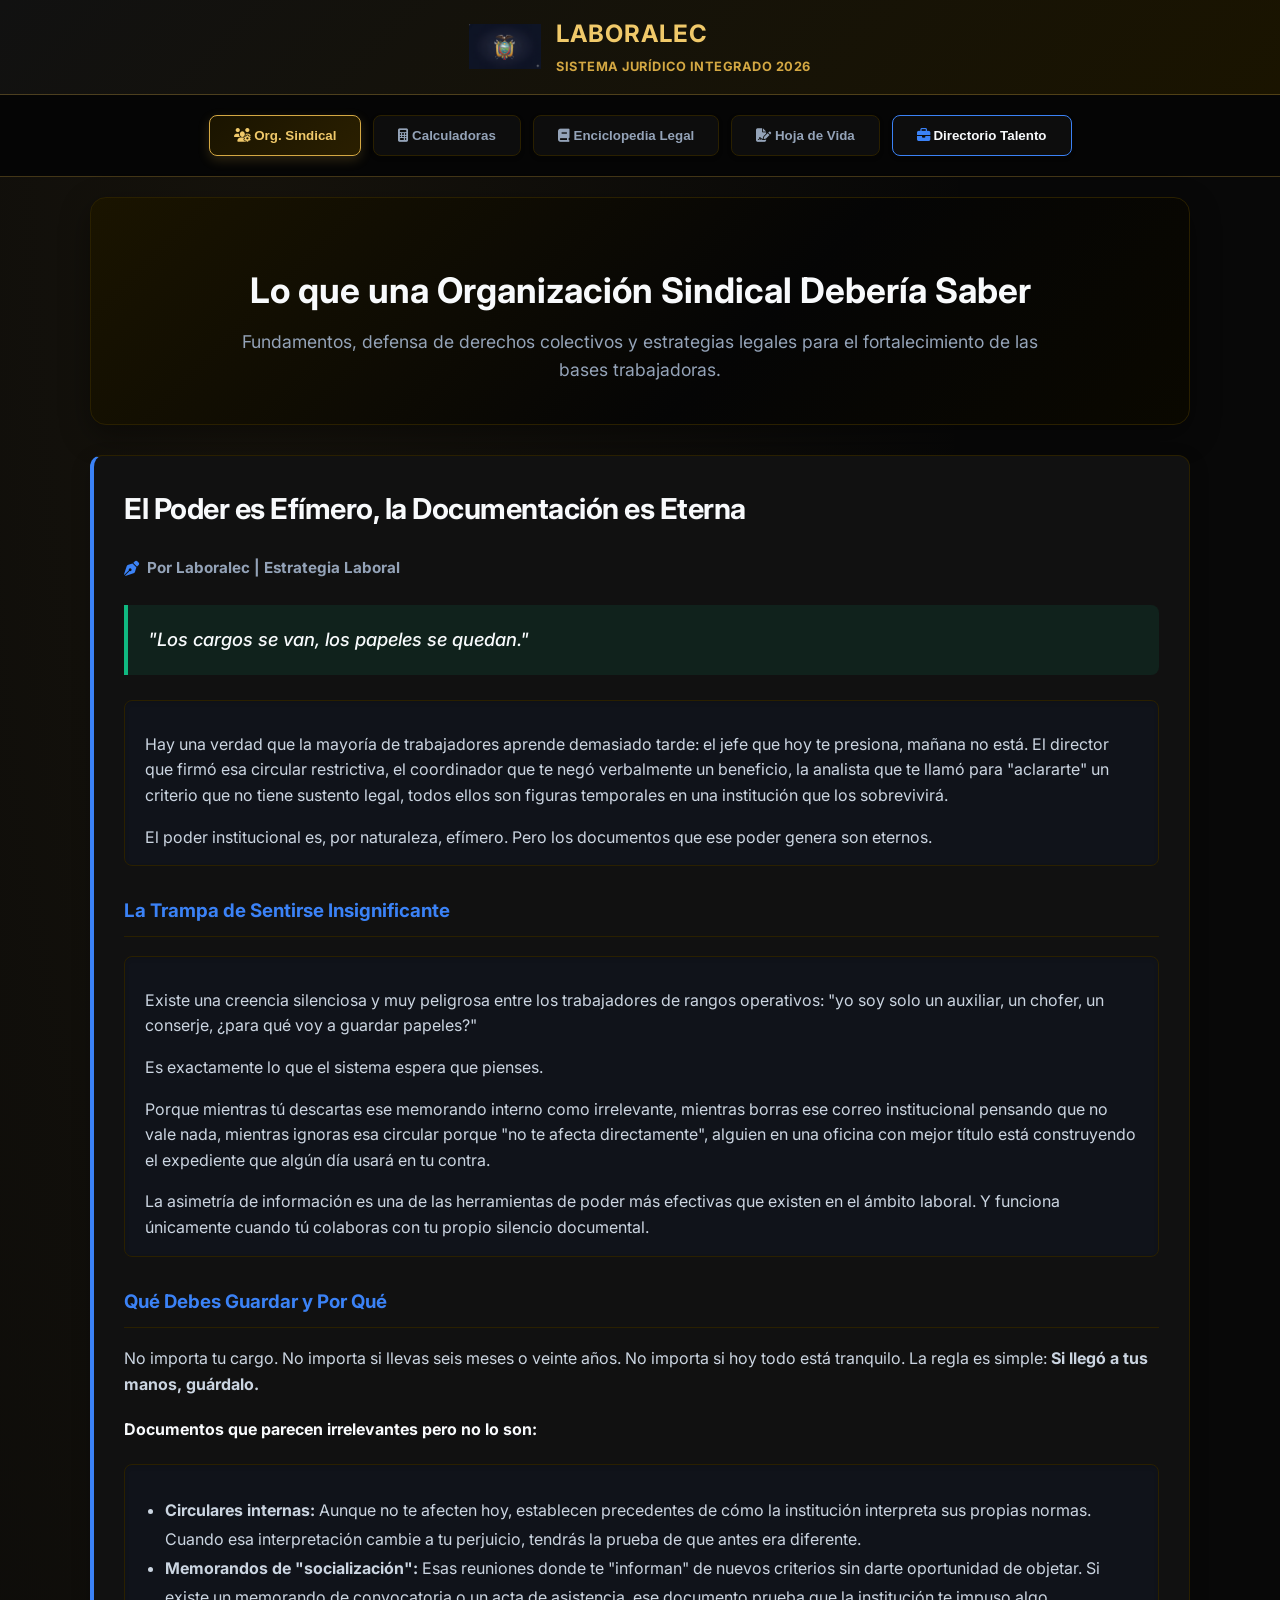
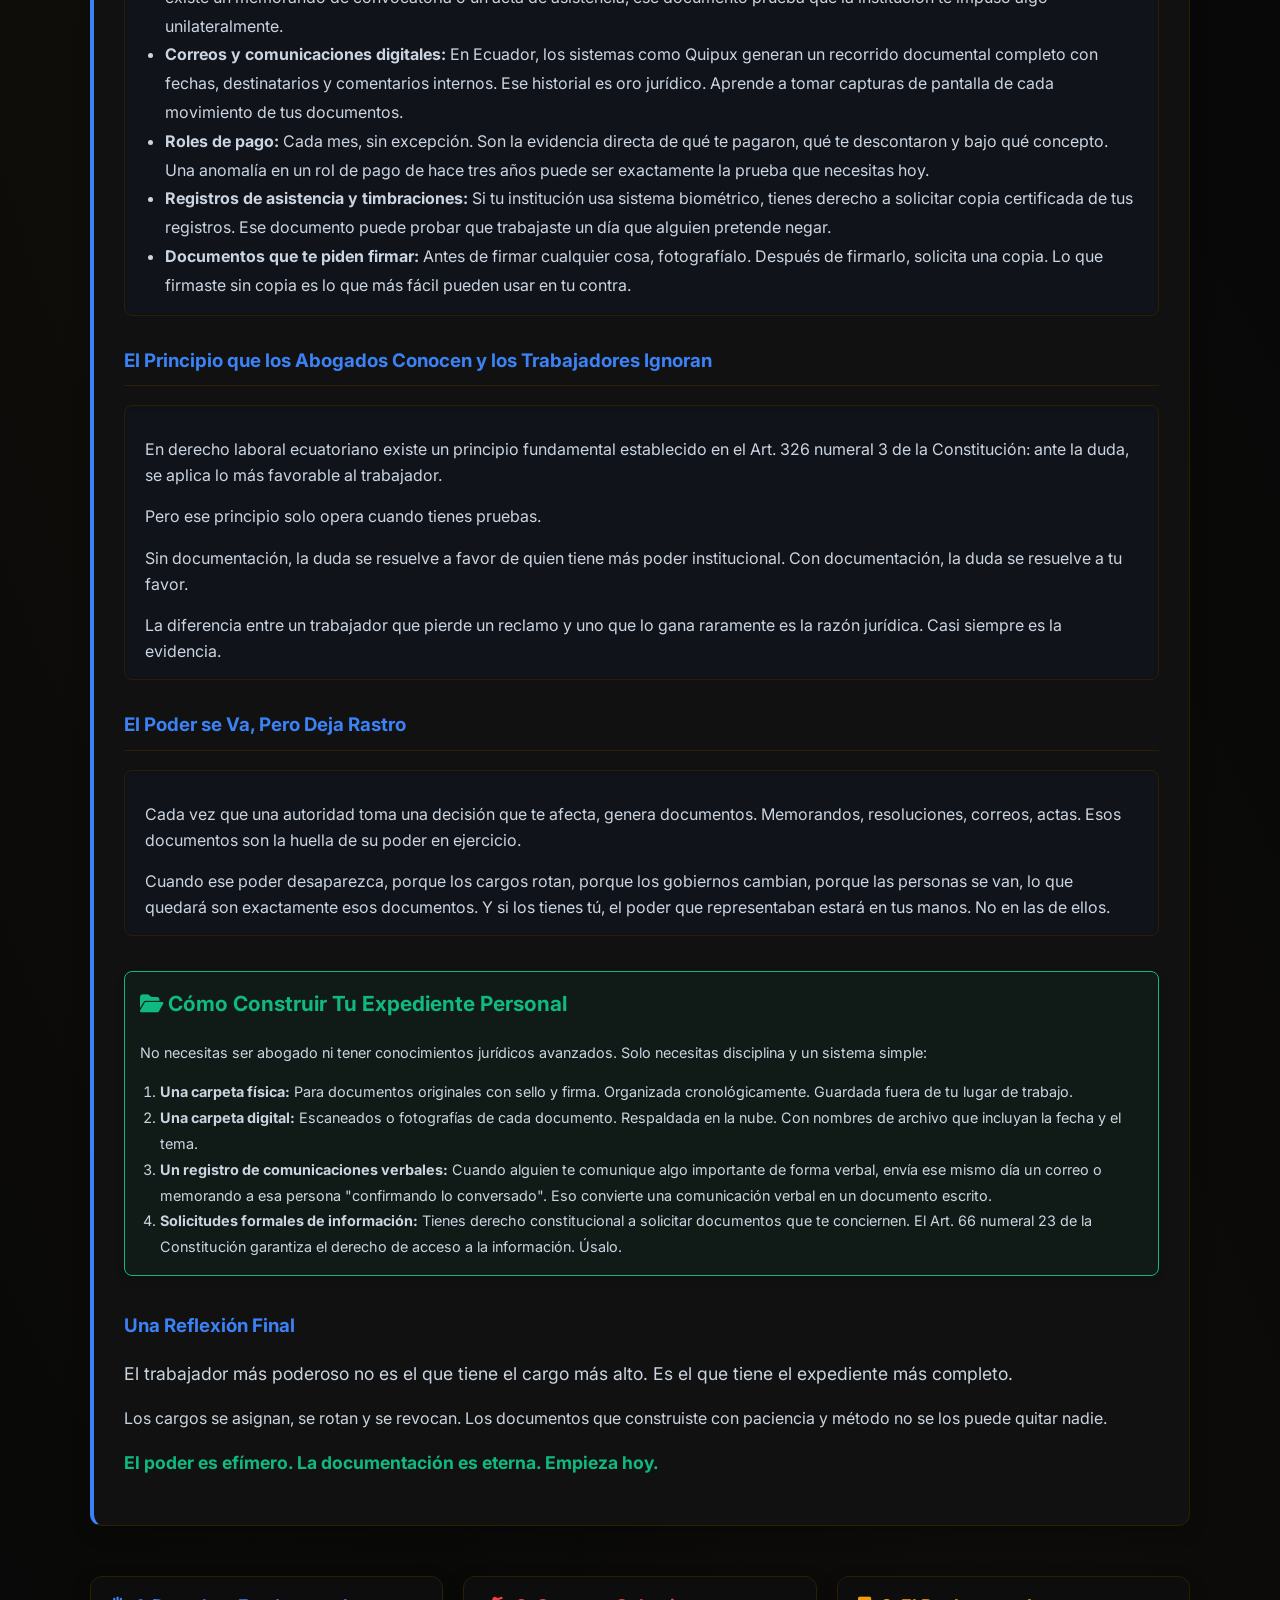
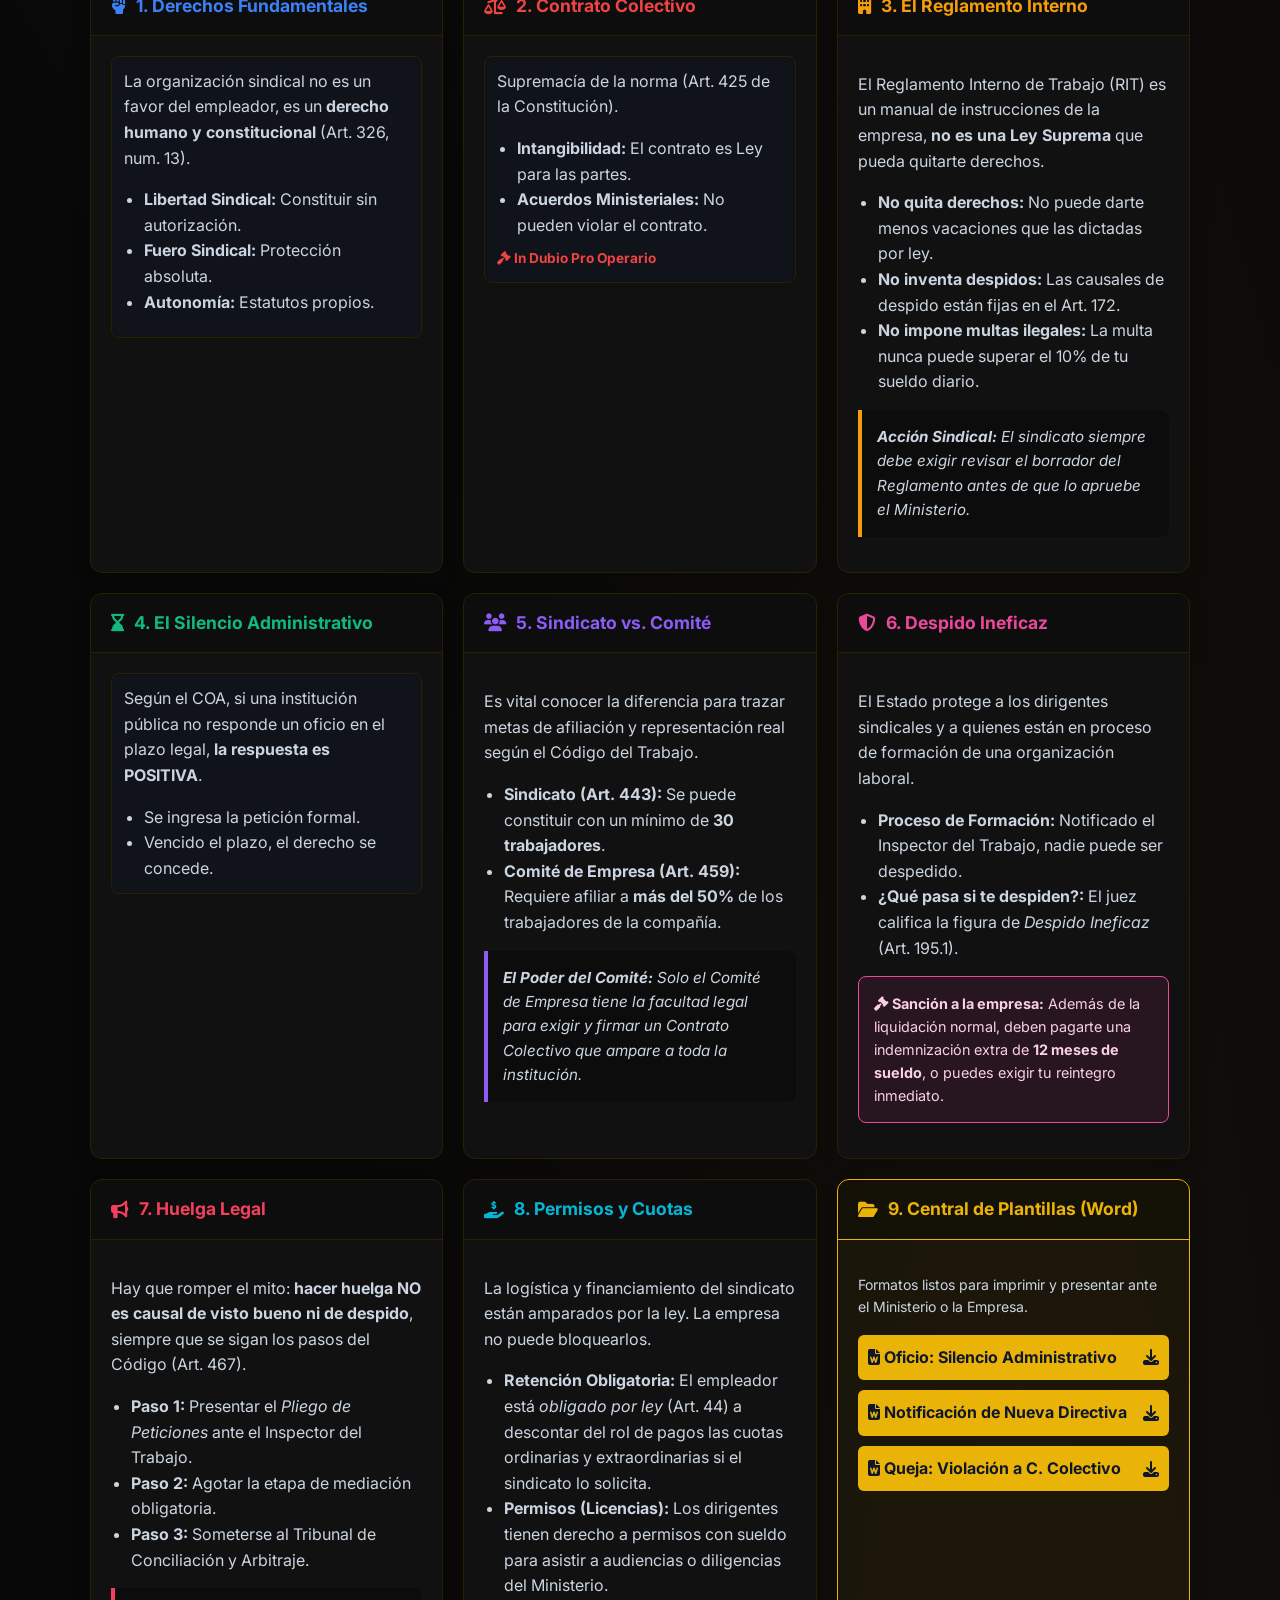
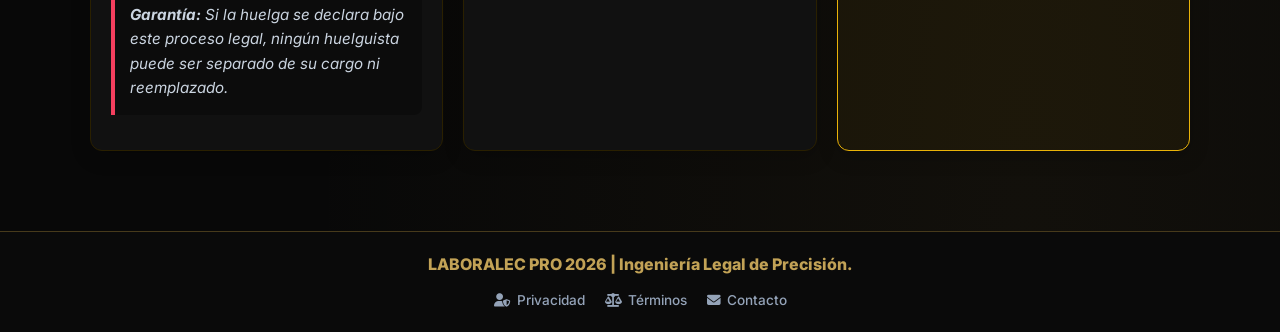
==== index.html @ 85e534f3 "Update index.html" ====
<!DOCTYPE html>
<html lang="es">
<head>
    <meta charset="UTF-8">
    <meta http-equiv="X-UA-Compatible" content="IE=edge">
    <meta name="viewport" content="width=device-width, initial-scale=1.0">
    
    <title>Calculadora Laboral Ecuador 2026 | Liquidación, Horas Extras y Más</title>
    <meta name="description" content="Calcula tu liquidación por despido intempestivo, horas extras, décimos y aportes IESS gratis. Basado en el Código del Trabajo ecuatoriano actualizado 2026.">
    <meta name="keywords" content="calculadora laboral Ecuador, despido intempestivo Ecuador, liquidación laboral 2026, derechos laborales Ecuador, calculo utilidades, Ministerio del Trabajo, buscar empleo Ecuador">
    
    <script async src="https://pagead2.googlesyndication.com/pagead/js/adsbygoogle.js?client=ca-pub-4278440613074024" crossorigin="anonymous"></script>

    <link href="https://cdnjs.cloudflare.com/ajax/libs/font-awesome/6.4.0/css/all.min.css" rel="stylesheet">
    <link href="https://fonts.googleapis.com/css2?family=Inter:wght@300;400;500;700;900&family=Roboto+Mono:wght@500&display=swap" rel="stylesheet">

    <script src="https://cdnjs.cloudflare.com/ajax/libs/pdf.js/2.16.105/pdf.min.js"></script>

    <style>
        /* --- ESTILOS GENERALES Y MODO OSCURO --- */
        :root { 
            --bg-main: #080808;          
            --card-bg: #111111;          
            --card-border: #2a2000;      
            --text-main: #cbd5e1;        
            --text-heading: #f8fafc;     
            --cv-accent: #3b82f6;        
            --btn-action: #10b981;       
            --cv-gray: #94a3b8; 
            --gold: #d4a843;
            --gold-edge: rgba(212,168,67,0.30);
            --gold-lt: #f0c96a;
            --purple: #8b5cf6;
        }
        
        body { 
            background-color: var(--bg-main);
            background-image: 
                radial-gradient(ellipse at 20% 0%, rgba(212,168,67,0.07) 0%, transparent 50%),
                radial-gradient(ellipse at 80% 100%, rgba(212,168,67,0.05) 0%, transparent 50%);
            color: var(--text-main); 
            font-family: 'Inter', sans-serif; 
            line-height: 1.6; 
            margin: 0; 
            padding: 0;
        }
        h1, h2, h3, h4, h5, h6 { color: var(--text-heading); }

        .legal-universe { max-width: 1100px; margin: 0 auto; padding: 20px; }
        .hero-legal { background: linear-gradient(135deg, #1a1400 0%, #050505 60%, #0a0800 100%); color: white; padding: 40px; border-radius: 16px; margin-bottom: 30px; text-align: center; border: 1px solid var(--card-border); box-shadow: 0 10px 30px rgba(0,0,0,0.4); }
        
        /* DISEÑO ENCUADRADO PROFESIONAL */
        .framed-text {
            background: rgba(15, 23, 42, 0.4);
            border: 1px solid var(--card-border);
            border-radius: 8px;
            padding: 15px 20px;
            margin-bottom: 15px;
            box-shadow: inset 0 2px 4px rgba(0,0,0,0.1);
        }
        .framed-text p:last-child, .framed-text ul:last-child { margin-bottom: 0; }

        input, select, textarea { 
            background-color: rgba(15, 23, 42, 0.6) !important; 
            color: var(--text-heading) !important; 
            border: 1px solid var(--card-border) !important; 
            border-radius: 6px !important;
            padding: 10px 12px !important;
            transition: all 0.3s ease;
            box-sizing: border-box;
            width: 100%;
        }
        input:focus, select:focus, textarea:focus { border-color: var(--cv-accent) !important; outline: none; box-shadow: 0 0 0 3px rgba(59, 130, 246, 0.2); }

        /* --- CUADROS (CARDS) --- */
        .grid-calculadoras { display: grid; grid-template-columns: repeat(auto-fit, minmax(320px, 1fr)); gap: 20px; padding: 20px 0; }
        .card { background: var(--card-bg); border: 1px solid var(--card-border); border-radius: 12px; overflow: hidden; transition: all 0.3s ease; box-shadow: 0 6px 20px rgba(0,0,0,0.2); }
        .card:hover { border-color: var(--gold); transform: translateY(-4px); box-shadow: 0 10px 30px rgba(212,168,67,0.1); }
        .card-header { background: rgba(0,0,0,0.25); padding: 15px 20px; border-bottom: 1px solid var(--card-border); }
        .card-header h3 { margin: 0; font-size: 1.1rem; display: flex; align-items: center; gap: 10px; }
        .card-body { padding: 20px; color: var(--text-main); }
        
        .form-group { margin-bottom: 15px; }
        .form-group label { display: block; font-size: 0.85rem; color: var(--cv-gray); margin-bottom: 6px; font-weight: 600; text-transform: uppercase; letter-spacing: 0.5px; }

        /* --- BASE LEGAL --- */
        .legal-grid { display: grid; grid-template-columns: 1fr; gap: 15px; }
        .legal-item { background: var(--card-bg); border: 1px solid var(--card-border); border-radius: 12px; overflow: hidden; transition: all 0.3s ease; box-shadow: 0 4px 10px rgba(0,0,0,0.1); }
        .legal-item:hover { border-color: var(--cv-accent); }
        summary { padding: 20px; cursor: pointer; list-style: none; display: flex; align-items: center; font-weight: 700; color: var(--text-heading); background: #0a0a0a; }
        summary:hover { background: rgba(51, 65, 85, 0.5); }
        .art-badge { background: var(--cv-accent); color: white; padding: 4px 12px; border-radius: 6px; font-size: 0.75rem; margin-right: 15px; font-family: 'Roboto Mono', monospace; min-width: 80px; text-align: center; box-shadow: 0 2px 4px rgba(0,0,0,0.2); }
        .legal-content { padding: 25px; border-top: 1px solid var(--card-border); color: var(--text-main); background: rgba(15, 23, 42, 0.2); }
        
        .law-box { background: rgba(0,0,0,0.3); padding: 15px; border-left: 4px solid var(--cv-accent); border-radius: 0 8px 8px 0; font-style: italic; margin: 15px 0; font-size: 0.95rem; }
        .tech-note { background: rgba(59,130,246,0.1); padding: 15px; border-radius: 8px; border: 1px solid var(--cv-accent); margin: 15px 0; font-size: 0.9rem; }
        .tech-table { width: 100%; border-collapse: collapse; margin: 15px 0; font-size: 0.9rem; color: var(--text-main); border-radius: 8px; overflow: hidden; }
        .tech-table th, .tech-table td { border: 1px solid var(--card-border); padding: 10px; text-align: left; }
        .tech-table th { background: rgba(0,0,0,0.4); color: var(--text-heading); font-weight: 700; }
        
        /* Animaciones para Pestañas */
        .tab-pane { display: none; animation: fadeIn 0.3s ease; }
        .tab-pane.active { display: block; }
        @keyframes fadeIn { from { opacity: 0; transform: translateY(10px); } to { opacity: 1; transform: translateY(0); } }

        /* --- GENERADOR DE CV --- */
        .cv-builder-wrapper { display: grid; grid-template-columns: 1fr 1fr; gap: 40px; margin-top: 20px; align-items: start; }
        @media(max-width: 1024px) { .cv-builder-wrapper { grid-template-columns: 1fr; } }

        .cv-editor { background: var(--card-bg); padding: 25px; border-radius: 12px; border: 1px solid var(--card-border); box-shadow: 0 6px 20px rgba(0,0,0,0.2); }
        .cv-section-title { font-size: 1.1rem; font-weight: 700; color: var(--text-heading); margin-top: 25px; margin-bottom: 15px; border-bottom: 2px solid var(--card-border); padding-bottom: 10px; display: flex; justify-content: space-between; align-items: center; }
        .cv-input-group { margin-bottom: 15px; position: relative; }
        
        .cv-btn-add { background: var(--btn-action); color: white; border: none; padding: 12px; width: 100%; border-radius: 8px; cursor: pointer; font-weight: 700; transition: all 0.2s; display: flex; align-items: center; justify-content: center; gap: 8px; margin-bottom: 15px; }
        .cv-btn-add:hover { background: #059669; transform: translateY(-1px); }
        .cv-btn-print { background: var(--cv-accent); color: white; padding: 18px; width: 100%; border: none; border-radius: 10px; font-size: 1.1rem; font-weight: 800; cursor: pointer; margin-top: 30px; display: flex; align-items: center; justify-content: center; gap: 10px; transition: transform 0.2s; box-shadow: 0 4px 15px rgba(59, 130, 246, 0.4); }
        .cv-btn-print:hover { background: #1d4ed8; transform: translateY(-2px); box-shadow: 0 6px 20px rgba(59, 130, 246, 0.6); }

        .photo-upload-container { background: rgba(59,130,246,0.1); padding: 20px; border-radius: 8px; border: 2px dashed var(--cv-accent); text-align: center; cursor: pointer; transition: all 0.2s; }
        .photo-upload-container:hover { background: rgba(59,130,246,0.2); border-color: #60a5fa; }

        /* VISTA PREVIA HOJA A4 */
        .cv-preview-container { background: #020617; padding: 40px; border-radius: 12px; display: flex; justify-content: center; overflow-x: auto; border: 1px solid var(--card-border); }
        .a4-page { width: 210mm; min-height: 297mm; background: white !important; padding: 40px; box-shadow: 0 20px 40px rgba(0,0,0,0.5); box-sizing: border-box; position: relative; color: #334155 !important; }
        
        .cv-header-grid { display: grid; grid-template-columns: 1fr; gap: 20px; align-items: center; border-bottom: 3px solid #2563eb; padding-bottom: 25px; margin-bottom: 25px; }
        .cv-header-grid.with-photo { grid-template-columns: auto 1fr; } 
        .cv-photo-display { width: 130px; height: 130px; border-radius: 50%; object-fit: cover; border: 4px solid #f1f5f9; display: none; } 
        .cv-name { font-size: 2.4rem; font-weight: 900; color: #0f172a !important; text-transform: uppercase; letter-spacing: -1px; line-height: 1; margin-bottom: 5px; }
        .cv-role { font-size: 1.2rem; color: #2563eb !important; font-weight: 600; text-transform: uppercase; letter-spacing: 1px; }
        .cv-contact-info { font-size: 0.9rem; margin-top: 10px; display: flex; flex-wrap: wrap; gap: 15px; color: #475569 !important; }
        .cv-contact-item i { color: #2563eb !important; margin-right: 5px; }
        
        .cv-body { display: grid; grid-template-columns: 2fr 1.1fr; gap: 40px; }
        .cv-section-head { font-size: 1rem; font-weight: 800; color: #0f172a !important; text-transform: uppercase; letter-spacing: 1px; margin-bottom: 15px; border-bottom: 2px solid #e2e8f0; padding-bottom: 5px; display: flex; align-items: center; gap: 10px; }
        .cv-section-head i { color: #2563eb !important; }
        
        .cv-item { margin-bottom: 20px; position: relative; }
        .cv-item::before { content: ''; position: absolute; left: -15px; top: 6px; width: 6px; height: 6px; background: #cbd5e1; border-radius: 50%; }
        .cv-item-title { font-weight: 800; color: #1e293b !important; font-size: 1.05rem; }
        .cv-item-subtitle { color: #2563eb !important; font-weight: 600; font-size: 0.9rem; }
        .cv-item-date { font-size: 0.85rem; color: #64748b !important; font-style: italic; margin-bottom: 5px; display: block; }
        .cv-item-desc { font-size: 0.95rem; text-align: justify; line-height: 1.5; color: #334155 !important; }
        .cv-skill-tag { display: inline-block; background: #e0f2fe !important; padding: 5px 10px; border-radius: 6px; font-size: 0.85rem; color: #0369a1 !important; margin: 0 5px 5px 0; font-weight: 600; border: 1px solid #bae6fd !important; }
        .ref-grid { display: grid; grid-template-columns: 1fr 1fr; gap: 15px; }
        .ref-card { background: #f8fafc !important; padding: 10px; border-radius: 6px; border: 1px solid #e2e8f0 !important; color:#334155 !important;}

        /* --- ESTILOS DE IMPRESIÓN --- */
        @media print {
            body * { visibility: hidden; }
            .cv-preview-container, .a4-page, .a4-page * { visibility: visible; }
            .cv-preview-container { position: absolute; left: 0; top: 0; width: 100%; height: 100%; margin: 0; padding: 0; background: white; border: none; }
            .a4-page { width: 100%; box-shadow: none; margin: 0; border: none; }
            header, nav, footer, .cv-editor { display: none !important; }
            @page { margin: 0; }
        }

        /* --- ESTILOS: DIRECTORIO DE TALENTO --- */
        .search-container { background: var(--card-bg); padding: 20px; border-radius: 12px; border: 1px solid var(--card-border); margin-bottom: 30px; display: flex; gap: 15px; flex-wrap: wrap; box-shadow: 0 4px 15px rgba(0,0,0,0.1); }
        .search-container input { flex: 1; min-width: 250px; }
        .search-container select { min-width: 180px; width: auto;}
        
        .candidate-card { background: var(--card-bg); border: 1px solid var(--card-border); border-radius: 12px; padding: 25px; transition: all 0.3s ease; position: relative; overflow: hidden; display: flex; flex-direction: column;}
        .candidate-card:hover { border-color: var(--btn-action); transform: translateY(-3px); box-shadow: 0 8px 25px rgba(16, 185, 129, 0.2); }
        .candidate-card::before { content: ''; position: absolute; top: 0; left: 0; width: 4px; height: 100%; background: var(--btn-action); }
        
        .candidate-header { display: flex; align-items: center; gap: 15px; margin-bottom: 15px; }
        .candidate-avatar { width: 60px; height: 60px; border-radius: 50%; background: rgba(59, 130, 246, 0.2); color: var(--cv-accent); display: flex; align-items: center; justify-content: center; font-size: 1.5rem; border: 2px solid var(--card-border); flex-shrink: 0; overflow: hidden;}
        .candidate-info h3 { margin: 0 0 5px 0; font-size: 1.2rem; }
        .candidate-info p { margin: 0; color: var(--cv-gray); font-size: 0.9rem; font-weight: 500; }
        
        .candidate-desc { font-size: 0.95rem; color: var(--text-main); margin-bottom: 20px; line-height: 1.5; display: -webkit-box; -webkit-line-clamp: 4; -webkit-box-orient: vertical; overflow: hidden; flex-grow: 1;}
        
        .btn-hire { background: rgba(16, 185, 129, 0.1); color: var(--btn-action); border: 1px solid var(--btn-action); padding: 10px 15px; width: 100%; border-radius: 8px; font-weight: 700; cursor: pointer; transition: all 0.2s; display: flex; justify-content: center; gap: 8px; align-items: center; text-decoration: none;}
        .btn-hire:hover { background: var(--btn-action); color: white; }

        .post-profile-btn { background: var(--cv-accent); color: white; padding: 15px 30px; border: none; border-radius: 8px; font-weight: bold; font-size: 1.1rem; cursor: pointer; transition: all 0.2s; box-shadow: 0 4px 15px rgba(59, 130, 246, 0.4); }
        .post-profile-btn:hover { background: #1d4ed8; transform: translateY(-2px); box-shadow: 0 6px 20px rgba(59, 130, 246, 0.6); }

        /* --- MODAL (VENTANA EMERGENTE) --- */
        .modal-overlay { position: fixed; top: 0; left: 0; width: 100%; height: 100%; background: rgba(0,0,0,0.8); z-index: 1000; display: none; justify-content: center; align-items: center; backdrop-filter: blur(5px); animation: fadeIn 0.3s ease; }
        .modal-container { background: var(--card-bg); border: 1px solid var(--cv-accent); border-radius: 12px; width: 90%; max-width: 600px; max-height: 90vh; overflow-y: auto; box-shadow: 0 15px 40px rgba(0,0,0,0.5); position: relative; animation: slideUp 0.4s ease; }
        .modal-header { padding: 20px 25px; border-bottom: 1px solid var(--card-border); display: flex; justify-content: space-between; align-items: center; background: rgba(0,0,0,0.2); }
        .modal-header h3 { margin: 0; color: var(--text-heading); font-size: 1.3rem; }
        .close-btn { background: transparent; border: none; color: var(--cv-gray); font-size: 1.5rem; cursor: pointer; transition: color 0.2s; }
        .close-btn:hover { color: #ef4444; }
        .modal-body { padding: 25px; }
        .form-grid { display: grid; grid-template-columns: 1fr 1fr; gap: 15px; margin-bottom: 15px; }
        @media(max-width: 600px) { .form-grid { grid-template-columns: 1fr; } }
        @keyframes slideUp { from { transform: translateY(30px); opacity: 0; } to { transform: translateY(0); opacity: 1; } }

        /* --- FOOTER Y NAVEGACIÓN --- */
        .legal-footer { text-align: center; padding: 20px; color: var(--cv-gray); font-size: 0.85rem; margin-top: 40px; border-top: 1px solid var(--gold-edge); background: #0a0a0a; }
        .footer-title { font-weight: 800; margin: 0; opacity: 0.8; font-size: 1rem; color: var(--text-heading); }
        .footer-links { display: flex; justify-content: center; gap: 20px; flex-wrap: wrap; margin-top: 12px; }
        .footer-links a { color: var(--cv-gray); text-decoration: none; display: flex; align-items: center; gap: 6px; transition: color 0.2s; font-weight: 500; }
        .footer-links a:hover { color: var(--cv-accent); }
        .footer-links a.highlight { color: var(--cv-accent); font-weight: 600; }
        
        .tab-btn { background: #0d0d0d; color: var(--cv-gray); padding: 12px 24px; border: 1px solid var(--card-border); border-radius: 8px; cursor: pointer; font-weight: bold; transition: all 0.2s ease; box-shadow: 0 2px 5px rgba(0,0,0,0.1); }
        .tab-btn:hover { border-color: var(--cv-gray); color: var(--text-heading); }
        .tab-btn.active { background: linear-gradient(135deg, #1a1400, #2a1f00); color: var(--gold-lt); border-color: var(--gold); box-shadow: 0 4px 12px rgba(212,168,67,0.2); }

        .result-panel { margin-top: 15px; padding: 15px; border-radius: 8px; background: rgba(59, 130, 246, 0.1); border: 1px solid var(--cv-accent); display: none; color: var(--text-heading); font-size: 0.95rem; line-height: 1.5; box-shadow: inset 0 2px 5px rgba(0,0,0,0.1); }
        
        /* INGENIERO ALASK - CUSTOM CHECKBOXES PARA DIAS LABORADOS */
        .chip-check { display: none; }
        .chip-label { border: 1px solid var(--card-border); padding: 6px 12px; border-radius: 6px; font-size: 0.8rem; cursor: pointer; display: flex; align-items: center; gap: 6px; background: rgba(15,23,42,0.6); transition:all 0.2s; user-select: none; }
        .chip-check:checked + .chip-label { background: rgba(59,130,246,0.15); border-color: var(--cv-accent); color: white; }
        .chip-label.feriado { border-color: var(--purple); color: var(--purple); }
        .chip-check:checked + .chip-label.feriado { background: rgba(139,92,246,0.15); color: white; }
        .chip-label.puente { border-color: var(--gold); color: var(--gold); }
        .chip-check:checked + .chip-label.puente { background: rgba(212,168,67,0.15); color: white; }
        .chip-label.finde { border-color: var(--cv-gray); color: var(--cv-gray); }
        .chip-check:checked + .chip-label.finde { background: rgba(148,163,184,0.15); color: white; }
    </style>
</head>
<body>

    <header>
        <div class="header-container" style="background: linear-gradient(135deg, #111111 0%, #1a1400 100%); border-bottom: 1px solid var(--gold-edge); padding: 15px; box-shadow: 0 4px 20px rgba(0,0,0,0.6);">
            <div class="brand-wrapper" style="display:flex; align-items:center; justify-content:center; gap: 15px;">
               <img src="escudo.svg.png" class="escudo-img" alt="Escudo Ecuador" style="height: 45px;">
                <div class="brand-text">
                    <h1 style="margin:0; font-size:1.5rem; letter-spacing: 1px; color: var(--gold-lt);">LABORALEC</h1>
                    <span style="font-size:0.8rem; color:var(--gold); font-weight: 700; letter-spacing: 0.5px;">SISTEMA JURÍDICO INTEGRADO 2026</span>
                </div>
            </div>
        </div>
    </header>

    <nav class="nav-wrapper" style="background: #050505; padding: 20px 0; text-align: center; border-bottom: 1px solid var(--gold-edge);">
        <div class="nav-tabs" id="main-nav" style="display:inline-flex; gap: 12px; flex-wrap: wrap; justify-content:center;">
            <button class="tab-btn active" onclick="app.navigate('tab-sindical', this)">
                <i class="fas fa-users-cog"></i> Org. Sindical
            </button>
            <button class="tab-btn" onclick="app.navigate('tab-calculadoras', this)">
                <i class="fas fa-calculator"></i> Calculadoras
            </button>
            <button class="tab-btn" onclick="app.navigate('tab-base-legal', this)">
                <i class="fas fa-book"></i> Enciclopedia Legal
            </button>
            <button class="tab-btn" onclick="app.navigate('tab-cv', this)">
                <i class="fas fa-file-signature"></i> Hoja de Vida
            </button>
            <button class="tab-btn" onclick="app.navigate('tab-talento', this)" style="border-color: var(--cv-accent); color: var(--text-heading);">
                <i class="fas fa-briefcase" style="color: var(--cv-accent);"></i> Directorio Talento
            </button>
        </div>
    </nav>

    <main class="main-content">

        <div id="tab-sindical" class="tab-pane active">
            <div class="legal-universe">
                <div class="hero-legal">
                    <h1 style="font-size: 2.2rem; margin-bottom: 10px;">Lo que una Organización Sindical Debería Saber</h1>
                    <p style="color:var(--cv-gray); font-size: 1.1rem; max-width: 800px; margin: 0 auto;">Fundamentos, defensa de derechos colectivos y estrategias legales para el fortalecimiento de las bases trabajadoras.</p>
                </div>

                <div class="card" style="margin-bottom: 30px; border-left: 4px solid var(--cv-accent);">
                    <div class="card-body" style="padding: 30px;">
                        <h2 style="color: var(--text-heading); margin-top: 0; font-size: 1.8rem; letter-spacing: -0.5px;">El Poder es Efímero, la Documentación es Eterna</h2>
                        <p style="color: var(--cv-gray); font-size: 0.95rem; margin-bottom: 25px; display: flex; align-items: center; gap: 8px;">
                            <i class="fas fa-pen-nib" style="color: var(--cv-accent);"></i> 
                            <strong>Por Laboralec | Estrategia Laboral</strong>
                        </p>
                        
                        <blockquote style="border-left: 4px solid var(--btn-action); padding-left: 20px; font-style: italic; font-size: 1.15rem; color: var(--text-heading); margin: 0 0 25px 0; background: rgba(16, 185, 129, 0.1); padding: 20px; border-radius: 0 8px 8px 0; font-weight: 500;">
                            "Los cargos se van, los papeles se quedan."
                        </blockquote>
                        
                        <div class="framed-text">
                            <p>Hay una verdad que la mayoría de trabajadores aprende demasiado tarde: el jefe que hoy te presiona, mañana no está. El director que firmó esa circular restrictiva, el coordinador que te negó verbalmente un beneficio, la analista que te llamó para "aclararte" un criterio que no tiene sustento legal, todos ellos son figuras temporales en una institución que los sobrevivirá.</p>
                            <p>El poder institucional es, por naturaleza, efímero. Pero los documentos que ese poder genera son eternos.</p>
                        </div>

                        <h3 style="color: var(--cv-accent); margin-top: 30px; border-bottom: 1px solid var(--card-border); padding-bottom: 10px;">La Trampa de Sentirse Insignificante</h3>
                        <div class="framed-text">
                            <p>Existe una creencia silenciosa y muy peligrosa entre los trabajadores de rangos operativos: "yo soy solo un auxiliar, un chofer, un conserje, ¿para qué voy a guardar papeles?"</p>
                            <p>Es exactamente lo que el sistema espera que pienses.</p>
                            <p>Porque mientras tú descartas ese memorando interno como irrelevante, mientras borras ese correo institucional pensando que no vale nada, mientras ignoras esa circular porque "no te afecta directamente", alguien en una oficina con mejor título está construyendo el expediente que algún día usará en tu contra.</p>
                            <p>La asimetría de información es una de las herramientas de poder más efectivas que existen en el ámbito laboral. Y funciona únicamente cuando tú colaboras con tu propio silencio documental.</p>
                        </div>

                        <h3 style="color: var(--cv-accent); margin-top: 30px; border-bottom: 1px solid var(--card-border); padding-bottom: 10px;">Qué Debes Guardar y Por Qué</h3>
                        <p>No importa tu cargo. No importa si llevas seis meses o veinte años. No importa si hoy todo está tranquilo. La regla es simple: <strong>Si llegó a tus manos, guárdalo.</strong></p>

                        <h4 style="color: var(--text-heading); margin-top: 20px;">Documentos que parecen irrelevantes pero no lo son:</h4>
                        <div class="framed-text">
                            <ul style="padding-left: 20px; line-height: 1.8;">
                                <li><strong>Circulares internas:</strong> Aunque no te afecten hoy, establecen precedentes de cómo la institución interpreta sus propias normas. Cuando esa interpretación cambie a tu perjuicio, tendrás la prueba de que antes era diferente.</li>
                                <li><strong>Memorandos de "socialización":</strong> Esas reuniones donde te "informan" de nuevos criterios sin darte oportunidad de objetar. Si existe un memorando de convocatoria o un acta de asistencia, ese documento prueba que la institución te impuso algo unilateralmente.</li>
                                <li><strong>Correos y comunicaciones digitales:</strong> En Ecuador, los sistemas como Quipux generan un recorrido documental completo con fechas, destinatarios y comentarios internos. Ese historial es oro jurídico. Aprende a tomar capturas de pantalla de cada movimiento de tus documentos.</li>
                                <li><strong>Roles de pago:</strong> Cada mes, sin excepción. Son la evidencia directa de qué te pagaron, qué te descontaron y bajo qué concepto. Una anomalía en un rol de pago de hace tres años puede ser exactamente la prueba que necesitas hoy.</li>
                                <li><strong>Registros de asistencia y timbraciones:</strong> Si tu institución usa sistema biométrico, tienes derecho a solicitar copia certificada de tus registros. Ese documento puede probar que trabajaste un día que alguien pretende negar.</li>
                                <li><strong>Documentos que te piden firmar:</strong> Antes de firmar cualquier cosa, fotografíalo. Después de firmarlo, solicita una copia. Lo que firmaste sin copia es lo que más fácil pueden usar en tu contra.</li>
                            </ul>
                        </div>

                        <h3 style="color: var(--cv-accent); margin-top: 30px; border-bottom: 1px solid var(--card-border); padding-bottom: 10px;">El Principio que los Abogados Conocen y los Trabajadores Ignoran</h3>
                        <div class="framed-text">
                            <p>En derecho laboral ecuatoriano existe un principio fundamental establecido en el Art. 326 numeral 3 de la Constitución: ante la duda, se aplica lo más favorable al trabajador.</p>
                            <p>Pero ese principio solo opera cuando tienes pruebas.</p>
                            <p>Sin documentación, la duda se resuelve a favor de quien tiene más poder institucional. Con documentación, la duda se resuelve a tu favor.</p>
                            <p>La diferencia entre un trabajador que pierde un reclamo y uno que lo gana raramente es la razón jurídica. Casi siempre es la evidencia.</p>
                        </div>

                        <h3 style="color: var(--cv-accent); margin-top: 30px; border-bottom: 1px solid var(--card-border); padding-bottom: 10px;">El Poder se Va, Pero Deja Rastro</h3>
                        <div class="framed-text">
                            <p>Cada vez que una autoridad toma una decisión que te afecta, genera documentos. Memorandos, resoluciones, correos, actas. Esos documentos son la huella de su poder en ejercicio.</p>
                            <p>Cuando ese poder desaparezca, porque los cargos rotan, porque los gobiernos cambian, porque las personas se van, lo que quedará son exactamente esos documentos. Y si los tienes tú, el poder que representaban estará en tus manos. No en las de ellos.</p>
                        </div>

                        <div class="tech-note" style="border-color: var(--btn-action); background: rgba(16, 185, 129, 0.05); margin-top: 35px; box-shadow: 0 4px 10px rgba(0,0,0,0.1);">
                            <h3 style="color: var(--btn-action); margin-top: 0; font-size: 1.3rem;"><i class="fas fa-folder-open"></i> Cómo Construir Tu Expediente Personal</h3>
                            <p>No necesitas ser abogado ni tener conocimientos jurídicos avanzados. Solo necesitas disciplina y un sistema simple:</p>
                            <ol style="padding-left: 20px; line-height: 1.8; margin-bottom: 0;">
                                <li><strong>Una carpeta física:</strong> Para documentos originales con sello y firma. Organizada cronológicamente. Guardada fuera de tu lugar de trabajo.</li>
                                <li><strong>Una carpeta digital:</strong> Escaneados o fotografías de cada documento. Respaldada en la nube. Con nombres de archivo que incluyan la fecha y el tema.</li>
                                <li><strong>Un registro de comunicaciones verbales:</strong> Cuando alguien te comunique algo importante de forma verbal, envía ese mismo día un correo o memorando a esa persona "confirmando lo conversado". Eso convierte una comunicación verbal en un documento escrito.</li>
                                <li><strong>Solicitudes formales de información:</strong> Tienes derecho constitucional a solicitar documentos que te conciernen. El Art. 66 numeral 23 de la Constitución garantiza el derecho de acceso a la información. Úsalo.</li>
                            </ol>
                        </div>

                        <h3 style="color: var(--cv-accent); margin-top: 35px;">Una Reflexión Final</h3>
                        <p style="font-size: 1.1rem;">El trabajador más poderoso no es el que tiene el cargo más alto. Es el que tiene el expediente más completo.</p>
                        <p>Los cargos se asignan, se rotan y se revocan. Los documentos que construiste con paciencia y método no se los puede quitar nadie.</p>
                        <p style="color: var(--btn-action); font-weight: 700; font-size: 1.1rem;">El poder es efímero. La documentación es eterna. Empieza hoy.</p>
                    </div>
                </div>

                <div class="grid-calculadoras">
                    <div class="card">
                        <div class="card-header"><h3 style="color:#3b82f6;"><i class="fas fa-fist-raised"></i> 1. Derechos Fundamentales</h3></div>
                        <div class="card-body">
                            <div class="framed-text" style="margin-bottom: 0; padding: 12px;">
                                <p style="margin-top: 0;">La organización sindical no es un favor del empleador, es un <strong>derecho humano y constitucional</strong> (Art. 326, num. 13).</p>
                                <ul style="padding-left: 20px; margin-bottom: 10px;">
                                    <li><strong>Libertad Sindical:</strong> Constituir sin autorización.</li>
                                    <li><strong>Fuero Sindical:</strong> Protección absoluta.</li>
                                    <li><strong>Autonomía:</strong> Estatutos propios.</li>
                                </ul>
                            </div>
                        </div>
                    </div>

                    <div class="card">
                        <div class="card-header"><h3 style="color:#ef4444;"><i class="fas fa-balance-scale-left"></i> 2. Contrato Colectivo</h3></div>
                        <div class="card-body">
                            <div class="framed-text" style="margin-bottom: 0; padding: 12px;">
                                <p style="margin-top: 0;">Supremacía de la norma (Art. 425 de la Constitución).</p>
                                <ul style="padding-left: 20px; margin-bottom: 10px;">
                                    <li><strong>Intangibilidad:</strong> El contrato es Ley para las partes.</li>
                                    <li><strong>Acuerdos Ministeriales:</strong> No pueden violar el contrato.</li>
                                </ul>
                                <div style="color:#ef4444; font-weight: bold; margin-top: 10px; font-size: 0.85rem;"><i class="fas fa-gavel"></i> In Dubio Pro Operario</div>
                            </div>
                        </div>
                    </div>

                    <div class="card">
                        <div class="card-header"><h3 style="color:#f59e0b;"><i class="fas fa-building"></i> 3. El Reglamento Interno</h3></div>
                        <div class="card-body">
                            <p>El Reglamento Interno de Trabajo (RIT) es un manual de instrucciones de la empresa, <strong>no es una Ley Suprema</strong> que pueda quitarte derechos.</p>
                            <ul style="padding-left: 20px; margin-bottom: 15px;">
                                <li><strong>No quita derechos:</strong> No puede darte menos vacaciones que las dictadas por ley.</li>
                                <li><strong>No inventa despidos:</strong> Las causales de despido están fijas en el Art. 172.</li>
                                <li><strong>No impone multas ilegales:</strong> La multa nunca puede superar el 10% de tu sueldo diario.</li>
                            </ul>
                            <div class="law-box" style="border-left-color: #f59e0b;"><strong>Acción Sindical:</strong> El sindicato siempre debe exigir revisar el borrador del Reglamento antes de que lo apruebe el Ministerio.</div>
                        </div>
                    </div>

                    <div class="card">
                        <div class="card-header"><h3 style="color:#10b981;"><i class="fas fa-hourglass-end"></i> 4. El Silencio Administrativo</h3></div>
                        <div class="card-body">
                            <div class="framed-text" style="margin-bottom: 0; padding: 12px;">
                                <p style="margin-top: 0;">Según el COA, si una institución pública no responde un oficio en el plazo legal, <strong>la respuesta es POSITIVA</strong>.</p>
                                <ul style="padding-left: 20px; margin-bottom: 0;">
                                    <li>Se ingresa la petición formal.</li>
                                    <li>Vencido el plazo, el derecho se concede.</li>
                                </ul>
                            </div>
                        </div>
                    </div>

                    <div class="card">
                        <div class="card-header"><h3 style="color:#8b5cf6;"><i class="fas fa-users"></i> 5. Sindicato vs. Comité</h3></div>
                        <div class="card-body">
                            <p>Es vital conocer la diferencia para trazar metas de afiliación y representación real según el Código del Trabajo.</p>
                            <ul style="padding-left: 20px; margin-bottom: 15px;">
                                <li><strong>Sindicato (Art. 443):</strong> Se puede constituir con un mínimo de <strong>30 trabajadores</strong>.</li>
                                <li><strong>Comité de Empresa (Art. 459):</strong> Requiere afiliar a <strong>más del 50%</strong> de los trabajadores de la compañía.</li>
                            </ul>
                            <div class="law-box" style="border-left-color: #8b5cf6;"><strong>El Poder del Comité:</strong> Solo el Comité de Empresa tiene la facultad legal para exigir y firmar un Contrato Colectivo que ampare a toda la institución.</div>
                        </div>
                    </div>

                    <div class="card">
                        <div class="card-header"><h3 style="color:#ec4899;"><i class="fas fa-shield-alt"></i> 6. Despido Ineficaz</h3></div>
                        <div class="card-body">
                            <p>El Estado protege a los dirigentes sindicales y a quienes están en proceso de formación de una organización laboral.</p>
                            <ul style="padding-left: 20px; margin-bottom: 15px;">
                                <li><strong>Proceso de Formación:</strong> Notificado el Inspector del Trabajo, nadie puede ser despedido.</li>
                                <li><strong>¿Qué pasa si te despiden?:</strong> El juez califica la figura de <em>Despido Ineficaz</em> (Art. 195.1).</li>
                            </ul>
                            <div class="tech-note" style="border-color:#ec4899; color:#fbcfe8; background: rgba(236, 72, 153, 0.1);"><i class="fas fa-gavel"></i> <strong>Sanción a la empresa:</strong> Además de la liquidación normal, deben pagarte una indemnización extra de <strong>12 meses de sueldo</strong>, o puedes exigir tu reintegro inmediato.</div>
                        </div>
                    </div>

                    <div class="card">
                        <div class="card-header"><h3 style="color:#f43f5e;"><i class="fas fa-bullhorn"></i> 7. Huelga Legal</h3></div>
                        <div class="card-body">
                            <p>Hay que romper el mito: <strong>hacer huelga NO es causal de visto bueno ni de despido</strong>, siempre que se sigan los pasos del Código (Art. 467).</p>
                            <ul style="padding-left: 20px; margin-bottom: 15px;">
                                <li><strong>Paso 1:</strong> Presentar el <em>Pliego de Peticiones</em> ante el Inspector del Trabajo.</li>
                                <li><strong>Paso 2:</strong> Agotar la etapa de mediación obligatoria.</li>
                                <li><strong>Paso 3:</strong> Someterse al Tribunal de Conciliación y Arbitraje.</li>
                            </ul>
                            <div class="law-box" style="border-left-color: #f43f5e;"><strong>Garantía:</strong> Si la huelga se declara bajo este proceso legal, ningún huelguista puede ser separado de su cargo ni reemplazado.</div>
                        </div>
                    </div>

                    <div class="card">
                        <div class="card-header"><h3 style="color:#06b6d4;"><i class="fas fa-hand-holding-usd"></i> 8. Permisos y Cuotas</h3></div>
                        <div class="card-body">
                            <p>La logística y financiamiento del sindicato están amparados por la ley. La empresa no puede bloquearlos.</p>
                            <ul style="padding-left: 20px; margin-bottom: 15px;">
                                <li><strong>Retención Obligatoria:</strong> El empleador está <em>obligado por ley</em> (Art. 44) a descontar del rol de pagos las cuotas ordinarias y extraordinarias si el sindicato lo solicita.</li>
                                <li><strong>Permisos (Licencias):</strong> Los dirigentes tienen derecho a permisos con sueldo para asistir a audiencias o diligencias del Ministerio.</li>
                            </ul>
                        </div>
                    </div>

                    <div class="card" style="border-color: #eab308; background: rgba(234, 179, 8, 0.05);">
                        <div class="card-header" style="border-bottom-color: #eab308;"><h3 style="color:#eab308;"><i class="fas fa-folder-open"></i> 9. Central de Plantillas (Word)</h3></div>
                        <div class="card-body">
                            <p style="margin-bottom:16px; font-size:0.88rem;">Formatos listos para imprimir y presentar ante el Ministerio o la Empresa.</p>
                            
                            <a href="silencio_administrativo.docx" download style="background:#eab308; color:#0f172a; padding:10px; width:100%; border:none; border-radius:6px; cursor:pointer; font-weight:bold; margin-bottom:10px; display:flex; justify-content:space-between; align-items:center; text-decoration:none; box-sizing:border-box;">
                                <span><i class="fas fa-file-word"></i> Oficio: Silencio Administrativo</span> <i class="fas fa-download"></i>
                            </a>
                            
                            <a href="notificacion_directiva.docx" download style="background:#eab308; color:#0f172a; padding:10px; width:100%; border:none; border-radius:6px; cursor:pointer; font-weight:bold; margin-bottom:10px; display:flex; justify-content:space-between; align-items:center; text-decoration:none; box-sizing:border-box;">
                                <span><i class="fas fa-file-word"></i> Notificación de Nueva Directiva</span> <i class="fas fa-download"></i>
                            </a>

                            <a href="queja_contrato_colectivo.docx" download style="background:#eab308; color:#0f172a; padding:10px; width:100%; border:none; border-radius:6px; cursor:pointer; font-weight:bold; display:flex; justify-content:space-between; align-items:center; text-decoration:none; box-sizing:border-box;">
                                <span><i class="fas fa-file-word"></i> Queja: Violación a C. Colectivo</span> <i class="fas fa-download"></i>
                            </a>
                        </div>
                    </div>
                </div>
            </div>
        </div>

        <div id="tab-calculadoras" class="tab-pane">
            <div class="legal-universe">
                <div class="hero-legal">
                    <h1 style="font-size: 2.2rem; margin-bottom: 10px;">Calculadoras Laborales 2026</h1>
                    <p style="color:var(--cv-gray); font-size: 1.1rem; max-width: 800px; margin: 0 auto;">Resultados basados en el Código del Trabajo ecuatoriano y el SBU vigente de $482.00.</p>
                </div>
                
                <div class="grid-calculadoras">
                    
                    <div class="card">
                        <div class="card-header"><h3><i class="fas fa-hand-holding-medical" style="color:#60a5fa"></i> Aportes IESS</h3></div>
                        <div class="card-body">
                            <div class="framed-text" style="padding: 15px; margin-bottom: 15px;">
                                <div class="form-group"><label>Sueldo Nominal ($)</label><input type="number" id="iess_sueldo" value="482.00"></div>
                                <div class="form-group" style="margin-bottom:0;">
                                    <label>Régimen</label>
                                    <select id="iess_tipo">
                                        <option value="privado">Sector Privado (9.45%)</option>
                                        <option value="publico">Sector Público (11.45%)</option>
                                    </select>
                                </div>
                            </div>
                            <button class="btn-calc" onclick="calculators.iess()" style="background:#3b82f6; color:white; padding:12px; width:100%; border:none; border-radius:6px; cursor:pointer; font-weight:bold; box-shadow: 0 4px 10px rgba(59, 130, 246, 0.3);">CALCULAR</button>
                            <div id="res_iess" class="result-panel"></div>
                        </div>
                    </div>

                    <div class="card">
                        <div class="card-header"><h3><i class="fas fa-door-open" style="color:#ef4444"></i> Liquidación Final</h3></div>
                        <div class="card-body">
                            <div class="framed-text" style="padding: 15px; margin-bottom: 15px;">
                                <div class="form-group"><label>Remuneración ($)</label><input type="number" id="liq_sueldo"></div>
                                <div class="form-group"><label>Años de Servicio</label><input type="number" id="liq_anios"></div>
                                <div class="form-group" style="margin-bottom:0;">
                                    <label>Causal</label>
                                    <select id="liq_causa">
                                        <option value="intempestivo">Despido Intempestivo</option>
                                        <option value="renuncia">Renuncia / Desahucio</option>
                                    </select>
                                </div>
                            </div>
                            <button class="btn-action" onclick="calculators.liquidacion()" style="background:#10b981; color:white; padding:12px; width:100%; border:none; border-radius:6px; cursor:pointer; font-weight:bold; box-shadow: 0 4px 10px rgba(16, 185, 129, 0.3);">SIMULAR</button>
                            <div id="res_liq" class="result-panel"></div>
                        </div>
                    </div>

                    <div class="card">
                        <div class="card-header"><h3><i class="fas fa-clock" style="color:#f59e0b"></i> Horas Extras</h3></div>
                        <div class="card-body">
                            <div class="framed-text" style="padding: 15px; margin-bottom: 15px;">
                                <div class="form-group"><label>Sueldo ($)</label><input type="number" id="he_sueldo"></div>
                                <div class="grid-2" style="display:grid; grid-template-columns:1fr 1fr; gap:10px; margin-bottom:0;">
                                    <div class="form-group" style="margin-bottom:0;"><label>Horas 50%</label><input type="number" id="he_50"></div>
                                    <div class="form-group" style="margin-bottom:0;"><label>Horas 100%</label><input type="number" id="he_100"></div>
                                </div>
                            </div>
                            <button class="btn-calc" onclick="calculators.extras()" style="background:#3b82f6; color:white; padding:12px; width:100%; border:none; border-radius:6px; cursor:pointer; font-weight:bold; box-shadow: 0 4px 10px rgba(59, 130, 246, 0.3);">CALCULAR VALORES</button>
                            <div id="res_he" class="result-panel"></div>
                            
                            <a href="informe-horas.html" target="_blank" style="display:block; text-align:center; background: rgba(212,168,67,0.1); border: 1px solid var(--gold-edge); color: var(--gold); margin-top: 15px; padding: 12px; border-radius: 6px; text-decoration: none; font-weight: bold; font-size: 0.9rem; transition: all 0.2s;">
                                <i class="fas fa-file-alt" style="color:var(--gold);"></i> Redactar Informe MDT
                            </a>
                        </div>
                    </div>

                    <div class="card">
                        <div class="card-header"><h3><i class="fas fa-coins" style="color:#10b981"></i> Décimos</h3></div>
                        <div class="card-body">
                            <div class="framed-text" style="padding: 15px; margin-bottom: 15px;">
                                <div class="form-group"><label>Sueldo ($)</label><input type="number" id="dec_sueldo"></div>
                                <div class="form-group" style="margin-bottom:0;"><label>Meses</label><input type="number" id="dec_meses" value="12"></div>
                            </div>
                            <button class="btn-action" onclick="calculators.decimos()" style="background:#10b981; color:white; padding:12px; width:100%; border:none; border-radius:6px; cursor:pointer; font-weight:bold; box-shadow: 0 4px 10px rgba(16, 185, 129, 0.3);">CALCULAR</button>
                            <div id="res_dec" class="result-panel"></div>
                        </div>
                    </div>

                    <div class="card">
                        <div class="card-header"><h3><i class="fas fa-blind" style="color:#8b5cf6"></i> Jubilación Patronal</h3></div>
                        <div class="card-body">
                            <div class="framed-text" style="padding: 15px; margin-bottom: 15px;">
                                <div class="form-group"><label>Promedio 5 años ($)</label><input type="number" id="jub_prom"></div>
                                <div class="form-group"><label>Años Servicio</label><input type="number" id="jub_anios"></div>
                                <div class="form-group" style="margin-bottom:0;"><label>Edad Actual</label><input type="number" id="jub_edad"></div>
                            </div>
                            <button class="btn-calc" onclick="calculators.jubilacion()" style="background:#3b82f6; color:white; padding:12px; width:100%; border:none; border-radius:6px; cursor:pointer; font-weight:bold; box-shadow: 0 4px 10px rgba(59, 130, 246, 0.3);">CALCULAR PENSIÓN</button>
                            <div id="res_jub" class="result-panel"></div>
                        </div>
                    </div>

                    <div class="card">
                        <div class="card-header"><h3><i class="fas fa-landmark" style="color:#3b82f6"></i> LOSEP</h3></div>
                        <div class="card-body">
                            <div class="framed-text" style="padding: 15px; margin-bottom: 15px;">
                                <div class="form-group"><label>RMU Actual ($)</label><input type="number" id="losep_rmu"></div>
                                <div class="form-group" style="margin-bottom:0;"><label>Años Servicio</label><input type="number" id="losep_anios"></div>
                            </div>
                            <button class="btn-action" onclick="calculators.losep()" style="background:#10b981; color:white; padding:12px; width:100%; border:none; border-radius:6px; cursor:pointer; font-weight:bold; box-shadow: 0 4px 10px rgba(16, 185, 129, 0.3);">SIMULAR</button>
                            <div id="res_losep" class="result-panel"></div>
                        </div>
                    </div>

                    <div class="card" style="border-top:2px solid #d946ef; grid-column: 1 / -1;">
                        <div class="card-header">
                            <h3 style="color:#d946ef;"><i class="fas fa-hand-holding-heart"></i> Beneficio Social</h3>
                        </div>
                        <div class="card-body">
                            <div class="framed-text" style="padding: 15px; margin-bottom: 15px;">
                                <div class="grid-2" style="display:grid; grid-template-columns:1fr 1fr; gap:10px;">
                                    <div class="form-group"><label>Sueldo/RMU ($)</label><input type="text" id="bs_rmu" placeholder="Ej: 800"></div>
                                    <div class="form-group"><label>SBU Actual ($)</label><input type="text" id="bs_sbu" value="482.00"></div>
                                </div>
                                <div class="grid-2" style="display:grid; grid-template-columns:1fr 1fr; gap:10px;">
                                    <div class="form-group"><label>Años Servicio</label><input type="number" id="bs_anios" placeholder="Ej: 5"></div>
                                    <div class="form-group"><label>N° de Hijos</label><input type="number" id="bs_hijos" placeholder="Ej: 2"></div>
                                </div>
                                
                                <div class="form-group" style="margin-bottom:0;">
                                    <label style="display:flex; justify-content:space-between; align-items:center; margin-bottom: 8px;">
                                        <span>Días Laborados (Para Alimentación)</span>
                                        <label for="pdf-dias-laborados" style="margin:0; background:rgba(217, 70, 239, 0.1); color:#d946ef; padding:4px 10px; border-radius:4px; cursor:pointer; font-size:0.7rem; border:1px solid #d946ef; transition: all 0.2s;">
                                            <i class="fas fa-file-pdf"></i> Leer Biométrico
                                        </label>
                                        <input type="file" id="pdf-dias-laborados" accept="application/pdf" style="display:none;" onchange="procesarPDFDiasLaborados(event)">
                                    </label>
                                    <input type="number" id="bs_dias_laborados" placeholder="Ej: 20">
                                    <div id="pdf-dias-status" style="font-size: 0.75rem; color: #10b981; margin-top: 5px; display: none; font-weight: bold;">Calculando...</div>
                                    
                                    <div id="contenedor-dias-bs" style="margin-top: 10px;"></div>
                                </div>
                            </div>
                            <p style="font-size:0.75rem; color:var(--cv-gray); margin-top:-5px; margin-bottom:15px; line-height:1.3; font-style: italic;">
                                *Hijos hasta 18 años o con discapacidad. Aplica Art. 23 (1% SBU) y Art. 24 (0.25% RMU). Alimentación calculada a $4.50 por día laborado.
                            </p>
                            <button type="button" id="btnCalcBS" style="background:#d946ef; color:white; padding:12px; width:100%; border:none; border-radius:6px; cursor:pointer; font-weight:bold; box-shadow: 0 4px 10px rgba(217, 70, 239, 0.3);">CALCULAR</button>
                            <div id="contenedorResultadoBS" class="result-panel" style="border-color:#d946ef;"></div>
                        </div>
                    </div>

                </div>
            </div>
        </div>

        <div id="tab-base-legal" class="tab-pane">
            <div class="legal-universe">
                <div class="hero-legal">
                    <h1 style="font-size: 2.2rem; margin-bottom: 10px;">Compendio Jurídico Laboral 2026</h1>
                    <p style="color:var(--cv-gray); font-size: 1.1rem;">Los Pilares Fundamentales del Código del Trabajo Ecuatoriano estructurados para consulta rápida.</p>
                </div>

                <div style="background: rgba(2, 132, 199, 0.15); border: 1px solid #0284c7; border-radius: 12px; padding: 20px; margin-bottom: 20px; display: flex; align-items: center; gap: 15px;">
                    <i class="fas fa-book-reader" style="font-size: 2rem; color: #38bdf8;"></i>
                    <div>
                        <h3 style="margin: 0 0 5px 0; color: #f8fafc;">Guía Completa: Despido Intempestivo 2026</h3>
                        <p style="margin: 0 0 10px 0; color: #cbd5e1; font-size: 0.95rem;">¿Te despidieron? Conoce tus derechos y cómo calcular tu liquidación paso a paso según la ley.</p>
                        <a href="despido-intempestivo.html" style="background: #0284c7; color: white; padding: 8px 15px; border-radius: 6px; text-decoration: none; font-weight: bold; font-size: 0.85rem; display: inline-block;">Leer Guía Completa &raquo;</a>
                    </div>
                </div>

                <div style="background: rgba(22, 163, 74, 0.15); border: 1px solid #16a34a; border-radius: 12px; padding: 20px; margin-bottom: 20px; display: flex; align-items: center; gap: 15px;">
                    <i class="fas fa-coins" style="font-size: 2rem; color: #4ade80;"></i>
                    <div>
                        <h3 style="margin: 0 0 5px 0; color: #f8fafc;">Guía Completa: Pago de Utilidades 2026</h3>
                        <p style="margin: 0 0 10px 0; color: #cbd5e1; font-size: 0.95rem;">Aprende cómo se calcula el 15%, las fechas máximas de pago y cómo registrar tus cargas familiares.</p>
                        <a href="utilidades.html" style="background: #16a34a; color: white; padding: 8px 15px; border-radius: 6px; text-decoration: none; font-weight: bold; font-size: 0.85rem; display: inline-block;">Leer Guía Completa &raquo;</a>
                    </div>
                </div>

                <div style="background: rgba(220, 38, 38, 0.15); border: 1px solid #dc2626; border-radius: 12px; padding: 20px; margin-bottom: 30px; display: flex; align-items: center; gap: 15px;">
                    <i class="fas fa-door-open" style="font-size: 2rem; color: #f87171;"></i>
                    <div>
                        <h3 style="margin: 0 0 5px 0; color: #f8fafc;">Renuncia Voluntaria y Desahucio</h3>
                        <p style="margin: 0 0 10px 0; color: #cbd5e1; font-size: 0.95rem;">¿Vas a dejar tu empleo? Conoce el proceso del SUT, los 15 días de aviso y calcula tu liquidación.</p>
                        <a href="renuncia-voluntaria.html" style="background: #dc2626; color: white; padding: 8px 15px; border-radius: 6px; text-decoration: none; font-weight: bold; font-size: 0.85rem; display: inline-block;">Leer Guía Completa &raquo;</a>
                    </div>
                </div>

                <div class="legal-grid">
                    
                    <details class="legal-item" open>
                        <summary><span class="art-badge" style="background:rgba(239,68,68,0.15); color:#fca5a5; border-color:rgba(239,68,68,0.3);">NUEVO</span> Acuerdo MDT-2026-046: El Fin de las 8 Horas</summary>
                        <div class="legal-content">
                            <h3 style="margin-top: 0; color: var(--text-heading); border-bottom: 1px solid var(--card-border); padding-bottom: 10px;">Análisis de la Normativa: Jornadas de 10 y 12 horas sin horas extras</h3>
                            
                            <div class="framed-text">
                                <p style="margin-top: 0;">El 18 de febrero de 2026, el Ministerio del Trabajo expidió el <strong>Acuerdo MDT-2026-046</strong>, redefiniendo la structure del tiempo de trabajo en Ecuador bajo la bandera de la "empleabilidad" y la "eficiencia".</p>
                                
                                <h4 style="color:#60a5fa;">1. La "Jornada Laboral Eficiente": 10 Horas al Día</h4>
                                <ul style="padding-left: 20px;">
                                    <li><strong>La Norma:</strong> Distribuye 40 horas semanales en jornadas de hasta 10 horas diarias (5 días a la semana).</li>
                                    <li><strong>Consecuencia Económica:</strong> El trabajador no recibe recargo suplementario si no supera las 40 horas semanales, eliminando el cálculo histórico a partir de la octava hora.</li>
                                    <li><strong>Afectación Personal:</strong> Reduce el tiempo útil diario para estudios, cuidado de dependientes o descanso.</li>
                                </ul>

                                <h4 style="color:#60a5fa; margin-top:15px;">2. Turnos Especiales: El Salto a las 12 Horas</h4>
                                <ul style="padding-left: 20px; margin-bottom:0;">
                                    <li><strong>La Norma:</strong> Permite jornadas de hasta 12 horas diarias para industrias que no pueden interrumpir operaciones.</li>
                                    <li><strong>Compensación:</strong> No se paga con dinero extra, se compensa con descanso (2 días libres por cada 5 trabajados).</li>
                                    <li><strong>Riesgo de Fatiga:</strong> Incrementa el riesgo de accidentes y fatiga crónica. Prohibido superar este límite para conductores.</li>
                                </ul>
                            </div>

                            <div class="framed-text">
                                <h4 style="color:#60a5fa; margin-top:0;">3. El "Banco de Horas"</h4>
                                <p>El artículo 9 legaliza la acumulación y compensación de horas según las altas y bajas de producción de la empresa, respetando las 40 horas semanales.</p>
                                <div class="law-box" style="margin-bottom:0; border-left-color: var(--cv-accent);">
                                    <strong>El Candado Legal:</strong> Se requiere mutuo consentimiento y prohíbe la imposición unilateral, aunque en la relación de dependencia la línea de la voluntariedad suele ser muy fina.
                                </div>
                            </div>
                    
                            <div class="framed-text">
                                <h4 style="color:#60a5fa; margin-top:0;">4. El Requisito del "Consentimiento" (La Letra Pequeña)</h4>
                                <p>Si bien se exige el consentimiento del trabajador (individual o colectivo), el literal "b" del artículo 6 establece una excepción clave: <em>no será aplicable si la aprobación de horarios se hace en el reglamento interno de trabajo</em>. Así, el empleador puede aplicar estos horarios modificando su reglamento sin tener que pedir firmas adicionales.</p>
                        
                                <h4 style="color:#60a5fa; margin-top:15px;">5. Condicionamiento al Empleo Joven</h4>
                                <p>El Ministerio dará "trámite preferente" a empresas que demuestren un 15% de nómina juvenil (18 a 29 años). Esto ataca el desempleo juvenil, pero abre la puerta a la desvinculación de personal antiguo (con mayor salario) para cumplir la cuota y obtener la vía rápida a los horarios de 10/12 horas.</p>
                        
                                <h4 style="color:#60a5fa; margin-top:15px;">6. Sectores Específicos</h4>
                                <ul style="padding-left: 20px; margin-bottom:0;">
                                    <li><strong>Radiólogos / Tecnólogos Médicos:</strong> 6 horas de exposición a radiaciones + 2 horas administrativas (8 horas diarias totales).</li>
                                </ul>
                            </div>
                    
                            <div class="tech-note" style="border-color:#f59e0b; background: rgba(245, 158, 11, 0.1); color:#fcd34d;">
                                <h4 style="margin-top: 0; color:#fcd34d;"><i class="fas fa-exclamation-triangle"></i> El Impacto Oculto en el Sector Público</h4>
                                <p>El artículo 2 es de <strong>estricto cumplimiento</strong> para todos los trabajadores sujetos al Código del Trabajo (incluyendo ministerios, empresas públicas, municipios y prefecturas).</p>
                                <ul>
                                    <li><strong>Solución estatal al déficit:</strong> Brinda una herramienta legal para exigir jornadas extensas sin desembolsar presupuesto en horas suplementarias/extraordinarias.</li>
                                    <li><strong>Contratos Colectivos:</strong> Aplicar estas jornadas de forma generalizada debería pasar por una negociación sindical.</li>
                                    <li><strong>El peligro del Reglamento Interno:</strong> Las autoridades podrían imponer estos horarios dinámicos modificando unilateralmente sus reglamentos internos.</li>
                                    <li><strong>Derechos Adquiridos:</strong> Imponer jornadas de 10 horas a trabajadores con décadas en jornada regular podría vulnerar la intangibilidad de derechos y generar reclamos en las inspectorías.</li>
                                </ul>
                            </div>
                    
                            <hr style="border: none; border-top: 1px solid var(--card-border); margin: 25px 0;">
                    
                            <h4 style="color:#60a5fa;">Conclusión para el Trabajador</h4>
                            <p>Este acuerdo representa un ahorro sustancial en costos operativos (horas extras) para el sector empresarial e institucional. Para el trabajador, significa tener que revisar con lupa sus contratos y adendas. Si firmas una <em>jornada eficiente</em> o un <em>turno especial</em>, el reloj de tus horas extras empezará a correr mucho más tarde de lo habitual.</p>
                        </div>
                    </details>
                    
                    <details class="legal-item">
                        <summary><span class="art-badge">Art. 55</span> Horas Suplementarias y Extraordinarias</summary>
                        <div class="legal-content">
                            <div class="framed-text" style="margin-bottom:0;">
                                <h4 style="margin-top:0;">Régimen de Recargos</h4>
                                <p>Compensación obligatoria por trabajo fuera de la jornada legal.</p>
                                <table class="tech-table">
                                    <tr><th>Tipo</th><th>Recargo</th><th>Límite</th></tr>
                                    <tr><td>Suplementaria</td><td>50%</td><td>Hasta las 24H00 (Máx 4h diarias).</td></tr>
                                    <tr><td>Extraordinaria</td><td>100%</td><td>Sábados, Domingos y Feriados.</td></tr>
                                </table>
                            </div>
                        </div>
                    </details>

                    <details class="legal-item">
                        <summary><span class="art-badge">Art. 69</span> Derecho a Vacaciones</summary>
                        <div class="legal-content">
                            <div class="framed-text" style="margin-bottom:0;">
                                <h4 style="margin-top:0;">Periodo de Descanso</h4>
                                <p>Derecho irrenunciable a 15 días de descanso tras un año de trabajo.</p>
                                <div class="tech-note" style="margin-bottom:0;"><strong>Regla de Antigüedad:</strong> A partir del 5to año en la misma empresa, se suma 1 día extra de vacaciones por cada año adicional (hasta 15 extra).</div>
                            </div>
                        </div>
                    </details>

                    <details class="legal-item">
                        <summary><span class="art-badge">Art. 97</span> Participación de Utilidades</summary>
                        <div class="legal-content">
                            <div class="framed-text" style="margin-bottom:0;">
                                <h4 style="margin-top:0;">Distribución del 15%</h4>
                                <p>El empleador debe repartir el 15% de las utilidades líquidas.</p>
                                <ul style="padding-left: 20px; margin-bottom:0;">
                                    <li><strong>10% Individual:</strong> Para todos los trabajadores por igual (según días laborados).</li>
                                    <li><strong>5% Cargas:</strong> Proporcional a cargas familiares (hijos/cónyuge).</li>
                                </ul>
                            </div>
                        </div>
                    </details>

                    <details class="legal-item">
                        <summary><span class="art-badge">Art. 111</span> Décimo Tercero (Bono Navideño)</summary>
                        <div class="legal-content">
                            <div class="framed-text" style="margin-bottom:0;">
                                <h4 style="margin-top:0;">Doceava Remuneración</h4>
                                <p>Corresponde a la doceava parte de todo lo ganado en el año calendario.</p>
                                <div class="law-box" style="margin-bottom:0;">Fecha máxima de pago: 24 de diciembre.</div>
                            </div>
                        </div>
                    </details>

                    <details class="legal-item">
                        <summary><span class="art-badge">Art. 113</span> Décimo Cuarto (Bono Escolar)</summary>
                        <div class="legal-content">
                            <div class="framed-text" style="margin-bottom:0;">
                                <h4 style="margin-top:0;">Bonificación Escolar</h4>
                                <p>Un Salario Básico Unificado completo ($482.00 en 2026).</p>
                                <p style="margin-bottom:0;"><strong>Costa:</strong> Marzo. <strong>Sierra:</strong> Agosto.</p>
                            </div>
                        </div>
                    </details>

                    <details class="legal-item">
                        <summary><span class="art-badge">Art. 152</span> Licencia por Maternidad</summary>
                        <div class="legal-content">
                            <div class="framed-text" style="margin-bottom:0;">
                                <h4 style="margin-top:0;">Protección a la Madre</h4>
                                <p>12 weeks de licencia remunerada por el nacimiento.</p>
                                <div class="tech-note" style="border-color:#ef4444; background: rgba(239, 68, 68, 0.1); color:#fca5a5; margin-bottom:0;">
                                    <strong>Despido Ineficaz:</strong> Prohibido despedir a embarazadas. Multa: 12 sueldos extra.
                                </div>
                            </div>
                        </div>
                    </details>

                    <details class="legal-item">
                        <summary><span class="art-badge">Art. 155</span> Guarderías y Cuidado Infantil</summary>
                        <div class="legal-content">
                            <div class="framed-text" style="margin-bottom:0;">
                                <h4 style="margin-top:0;">Obligación Patronal</h4>
                                <p style="margin-bottom:0;">Empresas con 50 o más trabajadores deben tener guardería o pagar servicio externo gratuito para el empleado.</p>
                            </div>
                        </div>
                    </details>

                    <details class="legal-item">
                        <summary><span class="art-badge">Art. 172</span> Causales de Visto Bueno</summary>
                        <div class="legal-content">
                            <div class="framed-text" style="margin-bottom:0;">
                                <h4 style="margin-top:0;">Despido Justificado</h4>
                                <p>El empleador puede terminar el contrato sin indemnización por:</p>
                                <ul style="padding-left: 20px; margin-bottom:0;">
                                    <li>Faltas repetidas e injustificadas de puntualidad.</li>
                                    <li>Indisciplina o desobediencia grave.</li>
                                    <li>Falta de probidad (conducta inmoral).</li>
                                </ul>
                            </div>
                        </div>
                    </details>

                    <details class="legal-item">
                        <summary><span class="art-badge">Art. 185</span> Bonificación por Desahucio</summary>
                        <div class="legal-content">
                            <div class="framed-text" style="margin-bottom:0;">
                                <h4 style="margin-top:0;">Bonificación del 25%</h4>
                                <p style="margin-bottom:0;">Pago del 25% de la última remuneración mensual por cada año de servicio completo al terminar la relación laboral.</p>
                            </div>
                        </div>
                    </details>

                    <details class="legal-item">
                        <summary><span class="art-badge">Art. 188</span> Despido Intempestivo</summary>
                        <div class="legal-content">
                            <div class="framed-text" style="margin-bottom:0;">
                                <h4 style="margin-top:0;">Tabla de Indemnización</h4>
                                <table class="tech-table" style="margin-bottom:0;">
                                    <tr><th>Tiempo</th><th>Pago</th></tr>
                                    <tr><td>Hasta 3 años</td><td>3 meses de sueldo (Mínimo legal).</td></tr>
                                    <tr><td>Más de 3 años</td><td>1 mes por año (Hasta 25 meses).</td></tr>
                                </table>
                            </div>
                        </div>
                    </details>

                    <details class="legal-item">
                        <summary><span class="art-badge">Art. 196</span> Fondos de Reserva</summary>
                        <div class="legal-content">
                            <div class="framed-text" style="margin-bottom:0;">
                                <h4 style="margin-top:0;">Ahorro del 8.33%</h4>
                                <p style="margin-bottom:0;">Derecho a partir del segundo año de trabajo (mes 13). Puede acumularse en el IESS o pagarse mensual.</p>
                            </div>
                        </div>
                    </details>

                    <details class="legal-item">
                        <summary><span class="art-badge">Art. 216</span> Jubilación Patronal</summary>
                        <div class="legal-content">
                            <div class="framed-text" style="margin-bottom:0;">
                                <h4 style="margin-top:0;">Pensión Vitalicia</h4>
                                <p style="margin-bottom:0;">Derecho tras cumplir 25 años de servicio con el mismo empleador (continuos o interrumpidos).</p>
                            </div>
                        </div>
                    </details>

                    <details class="legal-item">
                        <summary><span class="art-badge">L.O.D.</span> Sustitutos y Discapacidad</summary>
                        <div class="legal-content">
                            <div class="framed-text" style="margin-bottom:0;">
                                <h4 style="margin-top:0;">Protección Especial</h4>
                                <p>El cuidador de una persona con discapacidad severa tiene estabilidad laboral.</p>
                                <div class="tech-note" style="border-color:#ef4444; background: rgba(239, 68, 68, 0.1); color:#fca5a5; margin-bottom:0;">
                                    <strong>Indemnización Especial:</strong> 18 meses de sueldo extra si es despedido.
                                </div>
                            </div>
                        </div>
                    </details>

                    <details class="legal-item">
                        <summary><span class="art-badge">Ley Salud</span> Enfermedades Catastróficas</summary>
                        <div class="legal-content">
                            <div class="framed-text" style="margin-bottom:0;">
                                <h4 style="margin-top:0;">Estabilidad Reforzada</h4>
                                <p style="margin-bottom:0;">Prohibición absoluta de despido para trabajadores con enfermedades raras o catastróficas.</p>
                            </div>
                        </div>
                    </details>

                    <details class="legal-item">
                        <summary><span class="art-badge">Art. 347</span> Riesgos del Trabajo</summary>
                        <div class="legal-content">
                            <div class="framed-text" style="margin-bottom:0;">
                                <h4 style="margin-top:0;">Responsabilidad Patronal</h4>
                                <p style="margin-bottom:0;">El empleador debe indemnizar por accidentes ocurridos durante el trabajo o enfermedades profesionales derivadas del mismo.</p>
                            </div>
                        </div>
                    </details>

                </div>
            </div>
        </div>

        <div id="tab-cv" class="tab-pane">
            <div class="legal-universe">
                <h2 style="text-align:center; color:var(--text-heading); margin-bottom:5px; font-size: 2rem;">Generador de Hoja de Vida Profesional</h2>
                <p style="text-align:center; color:var(--cv-gray); margin-bottom:40px; font-size: 1.1rem;">Edición en tiempo real • Formato Harvard • Optimizado para impresión A4</p>
                
                <div class="cv-builder-wrapper">
                    <div class="cv-editor">
                        <div class="cv-section-title">1. Fotografía</div>
                        
                        <div class="form-group" style="text-align: center; border: 1px dashed var(--rim); padding: 16px; border-radius: 8px; margin-bottom: 16px; background: rgba(59,130,246,0.05);">
                            <label style="display:block; margin-bottom:10px; font-size:0.78rem; text-transform:uppercase; letter-spacing:1px; color: var(--cv-gray);">
                                <i class="fas fa-camera" style="color:var(--cv-accent); font-size:1.5rem; display:block; margin-bottom:6px;"></i>
                                Foto para Hoja de Vida
                            </label>
                            <input type="file" id="photo-input" accept="image/*" style="background:transparent !important; border:none !important; color:var(--text-main) !important; padding: 0 !important; cursor: pointer;" onchange="loadPhoto(event)">
                        </div>

                        <div class="cv-section-title">2. Datos Personales</div>
                        <div class="cv-input-group"><label>Nombre Completo</label><input type="text" oninput="updateCV('name', this.value)" placeholder="Ej: Juan Pérez"></div>
                        <div class="cv-input-group"><label>Cargo / Título</label><input type="text" oninput="updateCV('role', this.value)" placeholder="Ej: Abogado Laboral | Contador CPA"></div>
                        <div class="cv-input-group"><label>Email</label><input type="email" oninput="updateCV('email', this.value)" placeholder="email@ejemplo.com"></div>
                        <div class="cv-input-group"><label>Teléfono</label><input type="text" oninput="updateCV('phone', this.value)" placeholder="099 999 9999"></div>
                        <div class="cv-input-group"><label>Ciudad</label><input type="text" oninput="updateCV('location', this.value)" placeholder="Quito, Ecuador"></div>
                        
                        <div class="cv-section-title">3. Perfil Profesional</div>
                        <div class="cv-input-group">
                            <textarea rows="4" oninput="updateCV('profile', this.value)" placeholder="Resumen breve de tu experiencia y objetivos..."></textarea>
                        </div>

                        <div class="cv-section-title" style="margin-top:30px;">4. Experiencia Laboral</div>
                        <button class="cv-btn-add" onclick="addJob()"><i class="fas fa-plus-circle"></i> AGREGAR EXPERIENCIA</button>
                        <div id="editor-jobs"></div>

                        <div class="cv-section-title" style="margin-top:30px;">5. Formación Académica</div>
                        <button class="cv-btn-add" onclick="addEdu()"><i class="fas fa-plus-circle"></i> AGREGAR ESTUDIO</button>
                        <div id="editor-edu"></div>

                         <div class="cv-section-title" style="margin-top:30px;">6. Referencias Laborales</div>
                         <button class="cv-btn-add" onclick="addRefJob()"><i class="fas fa-user-tie"></i> AGREGAR REF. LABORAL</button>
                         <div id="editor-ref-job"></div>
 
                         <div class="cv-section-title" style="margin-top:30px;">7. Referencias Personales</div>
                         <button class="cv-btn-add" onclick="addRefPers()"><i class="fas fa-user-friends"></i> AGREGAR REF. PERSONAL</button>
                         <div id="editor-ref-pers"></div>

                        <div class="cv-section-title">8. Habilidades (Separar por comas)</div>
                        <div class="cv-input-group">
                            <input type="text" oninput="updateSkills(this.value)" placeholder="Ej: Derecho Laboral, Excel Avanzado, Inglés B2">
                        </div>

                        <button class="cv-btn-print" onclick="window.print()"><i class="fas fa-file-pdf"></i> GUARDAR PDF</button>
                    </div>

                    <div class="cv-preview-container">
                        <div class="a4-page" id="cv-document">
                            <div class="cv-header-grid" id="cv-header-grid">
                                <img src="" id="cv-photo-display" class="cv-photo-display">
                                <div>
                                    <div class="cv-name" id="prev-name">TU NOMBRE</div>
                                    <div class="cv-role" id="prev-role">TU TÍTULO PROFESIONAL</div>
                                    <div class="cv-contact-info">
                                        <div class="cv-contact-item"><i class="fas fa-envelope"></i> <span id="prev-email"><a href="/cdn-cgi/l/email-protection" class="__cf_email__" data-cfemail="d8bdb5b9b1b498bdb2bdb5a8b4b7f6bbb7b5">[email&#160;protected]</a></span></div>
                                        <div class="cv-contact-item"><i class="fas fa-phone"></i> <span id="prev-phone">099 999 9999</span></div>
                                        <div class="cv-contact-item"><i class="fas fa-map-marker-alt"></i> <span id="prev-location">Ciudad, País</span></div>
                                    </div>
                                </div>
                            </div>
                            <div class="cv-body">
                                <div class="cv-main-col">
                                    <div class="cv-section-head"><i class="fas fa-user-tie"></i> Perfil</div>
                                    <p id="prev-profile" style="margin-bottom: 25px; font-size: 0.95rem; color:#475569 !important; line-height: 1.6;">
                                        Tu descripción profesional aparecerá aquí.
                                    </p>
                                    <div class="cv-section-head"><i class="fas fa-briefcase"></i> Experiencia Laboral</div>
                                    <div id="prev-jobs-container"></div>
                                    
                                    <div class="cv-section-head" style="margin-top:20px;"><i class="fas fa-address-book"></i> Referencias</div>
                                    <div style="margin-bottom:10px; font-weight:700; color:#64748b !important; font-size:0.85rem;">LABORALES</div>
                                    <div class="ref-grid" id="prev-ref-job-container"></div>
                                    
                                    <div style="margin-top:15px; margin-bottom:10px; font-weight:700; color:#64748b !important; font-size:0.85rem;">PERSONALES</div>
                                    <div class="ref-grid" id="prev-ref-pers-container"></div>
                                </div>
                                <div class="cv-side-col">
                                    <div class="cv-section-head"><i class="fas fa-graduation-cap"></i> Educación</div>
                                    <div id="prev-edu-container"></div>
                                    
                                    <div class="cv-section-head" style="margin-top: 25px;"><i class="fas fa-star"></i> Habilidades</div>
                                    <div id="prev-skills-container"></div>
                                </div>
                            </div>
                        </div>
                    </div>
                </div>
            </div>
        </div>

        <div id="tab-talento" class="tab-pane">
            <div class="legal-universe">
                
                <div class="hero-legal" style="background: linear-gradient(135deg, #0f172a 0%, #064e3b 100%); border-color: #047857;">
                    <h1 style="font-size: 2.2rem; margin-bottom: 10px;">Directorio de Talento Ecuador</h1>
                    <p style="color:#a7f3d0; font-size: 1.1rem; max-width: 800px; margin: 0 auto 25px auto;">Encuentra a los mejores profesionales o anuncia tu disponibilidad laboral. Conectamos talento con oportunidades reales.</p>
                    <button class="post-profile-btn" onclick="openTalentModal()"><i class="fas fa-bullhorn"></i> Anunciar mi Perfil Gratis</button>
                </div>

                <div class="search-container">
                    <input type="text" placeholder="Buscar por profesión, habilidad o nombre..." style="border-radius: 8px;">
                    <select style="border-radius: 8px;">
                        <option value="">Todas las Ciudades</option>
                        <option value="quito">Quito</option>
                        <option value="guayaquil">Guayaquil</option>
                        <option value="cuenca">Cuenca</option>
                    </select>
                    <button class="tab-btn active" style="padding: 10px 25px;"><i class="fas fa-search"></i> Buscar</button>
                </div>

                <div class="grid-calculadoras" id="directorio-grid">
                    <p style="text-align:center; grid-column: 1/-1; color: var(--cv-gray);"><i class="fas fa-spinner fa-spin"></i> Cargando talentos desde la base de datos...</p>
                </div>

            </div>
        </div>

    </main>

    <div id="talentoModal" class="modal-overlay">
        <div class="modal-container">
            <div class="modal-header">
                <h3><i class="fas fa-bullhorn" style="color:var(--cv-accent);"></i> Publicar Perfil Profesional</h3>
                <button class="close-btn" onclick="closeTalentModal()"><i class="fas fa-times"></i></button>
            </div>
            <div class="modal-body">
                <p style="margin-top:0; color:var(--cv-gray); margin-bottom: 20px;">Llena este formulario para que las empresas puedan encontrarte en nuestra base de datos.</p>
                
                <div class="form-group" style="text-align: center; border: 2px dashed var(--card-border); padding: 15px; border-radius: 8px; margin-bottom: 15px;">
                    <label><i class="fas fa-camera" style="font-size: 1.5rem; color: var(--cv-accent); display:block; margin-bottom: 5px;"></i> Foto de Perfil (Opcional - Máx 2MB)</label>
                    <input type="file" id="talento_foto" accept="image/*" style="background: transparent !important; border: none !important; color: var(--text-main) !important;">
                </div>

                <div class="form-grid">
                    <div class="form-group"><label>Nombres Completos</label><input type="text" id="talento_nombre" placeholder="Ej: Ana Lucía Torres"></div>
                    <div class="form-group"><label>Profesión / Especialidad</label><input type="text" id="talento_profesion" placeholder="Ej: Analista Financiero"></div>
                </div>
                
                <div class="form-grid">
                    <div class="form-group"><label>Provincia / Ciudad</label><input type="text" id="talento_ciudad" placeholder="Ej: Guayas, Guayaquil"></div>
                    <div class="form-group"><label>Teléfono (WhatsApp)</label><input type="text" id="talento_telefono" placeholder="099..."></div>
                </div>
                
                <div class="form-group">
                    <label>Habilidades Clave (Separadas por comas)</label>
                    <input type="text" id="talento_habilidades" placeholder="Excel, Contabilidad, NIIF, Liderazgo...">
                </div>
                
                <div class="form-group">
                    <label>Resumen Profesional</label>
                    <textarea rows="4" id="talento_resumen" placeholder="Describe brevemente tu experiencia y lo que buscas..."></textarea>
                </div>
                
                <button class="post-profile-btn" id="btn_enviar_talento" style="width: 100%; margin-top: 10px;" onclick="submitTalentModal()"><i class="fas fa-paper-plane"></i> Enviar Solicitud de Publicación</button>
            </div>
        </div>
    </div>

    <footer class="legal-footer">
        <p class="footer-title" style="color: var(--gold-lt);">LABORALEC PRO 2026 | Ingeniería Legal de Precisión.</p>
        <div class="footer-links">
            <a href="privacidad.html"><i class="fas fa-user-shield"></i> Privacidad</a>
            <a href="terminos.html"><i class="fas fa-balance-scale"></i> Términos</a>
            <a href="contacto.html"><i class="fas fa-envelope"></i> Contacto</a>
        </div>
    </footer>

    <script data-cfasync="false" src="/cdn-cgi/scripts/5c5dd728/cloudflare-static/email-decode.min.js"></script><script>
        // =========================================================================
        // INGENIERO ALASK: ARRAYS DE FERIADOS ACTUALIZADOS
        // =========================================================================
        const FERIADOS_EC_GLOBAL = [
            // FERIADOS 2025 (COMPLETOS Y CORREGIDOS)
            '2025-01-01', '2025-03-03', '2025-03-04', '2025-04-18', 
            '2025-05-02', '2025-05-23', '2025-08-11', '2025-10-09', 
            '2025-10-10', '2025-11-03', '2025-11-04', '2025-12-25',
            
            // FERIADOS 2026 (CARNAVAL CORREGIDO PARA FEBRERO)
            '2026-01-01', '2026-01-02', '2026-02-16', '2026-02-17', 
            '2026-04-03', '2026-05-01', '2026-05-25', '2026-08-10', 
            '2026-10-09', '2026-11-02', '2026-11-03', '2026-12-25'
        ];

        // INGENIERO ALASK: INICIALIZACIÓN DEL MOTOR PDF
        pdfjsLib.GlobalWorkerOptions.workerSrc = 'https://cdnjs.cloudflare.com/ajax/libs/pdf.js/2.16.105/pdf.worker.min.js';

        // LÓGICA DE EXTRACCIÓN Y CHECKLIST DE DÍAS LABORADOS DESDE PDF
        async function procesarPDFDiasLaborados(event) {
            const file = event.target.files[0];
            if (!file) return;

            const status = document.getElementById('pdf-dias-status');
            const container = document.getElementById('contenedor-dias-bs');
            
            status.style.display = 'block';
            status.textContent = 'Analizando biométrico y limpiando falsas lecturas...';
            status.style.color = '#d946ef';
            container.innerHTML = '';

            try {
                const arrayBuffer = await file.arrayBuffer();
                const pdf = await pdfjsLib.getDocument(arrayBuffer).promise;
                let fullText = '';

                for (let i = 1; i <= pdf.numPages; i++) {
                    const page = await pdf.getPage(i);
                    const textContent = await page.getTextContent();
                    const pageText = textContent.items.map(item => item.str).join(' ');
                    fullText += pageText + ' ';
                }

                // Buscar fechas 
                const matchesFechas = [...fullText.matchAll(/\b(\d{1,2})[\/\-](\d{1,2})[\/\-](\d{4})\b/g)];
                let fechasUnicas = new Set();
                
                // Construcción de la UI del Checklist
                let diasHtml = '<div style="display:flex; flex-wrap:wrap; gap:8px; margin-top:12px; padding:12px; background:rgba(0,0,0,0.2); border-radius:6px; border:1px solid var(--card-border);">';

                for (let i = 0; i < matchesFechas.length; i++) {
                    const dia = matchesFechas[i][1].padStart(2, '0');
                    const mes = matchesFechas[i][2].padStart(2, '0');
                    const anio = matchesFechas[i][3];
                    const fechaStr = `${anio}-${mes}-${dia}`;

                    if (!fechasUnicas.has(fechaStr)) {
                        
                        // FILTRO 1: ¿Realmente fue a trabajar? (Buscamos marcas de reloj)
                        const startIndex = matchesFechas[i].index;
                        const endIndex = (i + 1 < matchesFechas.length) ? matchesFechas[i+1].index : fullText.length;
                        const chunk = fullText.substring(startIndex, endIndex);

                        const regexHoras = /\b([0-1]?[0-9]|2[0-3]):([0-5][0-9])(?::[0-5][0-9])?\b/g;
                        let matchHora;
                        const horasValidasMinutos = [];
                        
                        while ((matchHora = regexHoras.exec(chunk)) !== null) {
                            const h = parseInt(matchHora[1], 10);
                            const m = parseInt(matchHora[2], 10);
                            const minutos = h * 60 + m;
                            // Ignoramos tiempos ridículos de "Atraso" o "Exceso" (menores a 5 AM)
                            if (minutos >= 300) { 
                                horasValidasMinutos.push(minutos);
                            }
                        }

                        // Si hay Entrada y Salida válidas...
                        if (horasValidasMinutos.length >= 2) {
                            fechasUnicas.add(fechaStr);
                            
                            const dObj = new Date(anio, parseInt(mes) - 1, dia);
                            const dow = dObj.getDay(); // 0 = Domingo, 6 = Sábado
                            const esFeriado = FERIADOS_EC_GLOBAL.includes(fechaStr);
                            
                            // Lógica de sugerencia de puentes
                            let esPuenteSug = false;
                            if (dow === 5) {
                                const ayer = new Date(dObj); ayer.setDate(dObj.getDate() - 1);
                                if (FERIADOS_EC_GLOBAL.includes(ayer.toISOString().split('T')[0])) esPuenteSug = true;
                            } else if (dow === 1) {
                                const mañana = new Date(dObj); mañana.setDate(dObj.getDate() + 1);
                                if (FERIADOS_EC_GLOBAL.includes(mañana.toISOString().split('T')[0])) esPuenteSug = true;
                            }

                            // FILTRO 2: Determinar si se marca automáticamente
                            let isChecked = true;
                            let labelClase = "";
                            let tagTexto = "Normal";

                            if (dow === 0 || dow === 6) {
                                isChecked = false;
                                labelClase = "finde";
                                tagTexto = "Fin Semana";
                            } else if (esFeriado) {
                                isChecked = false;
                                labelClase = "feriado";
                                tagTexto = "Feriado";
                            } else if (esPuenteSug) {
                                isChecked = false; 
                                labelClase = "puente";
                                tagTexto = "Puente";
                            }

                            const dayName = ['Dom','Lun','Mar','Mié','Jue','Vie','Sáb'][dow];
                            
                            diasHtml += `
                                <label class="chip-label ${labelClase}">
                                    <input type="checkbox" class="chip-check dia-bs-check" ${isChecked ? 'checked' : ''} onchange="actualizarTotalDiasBS()">
                                    <strong>${dia}/${mes} (${dayName})</strong> - ${tagTexto}
                                </label>
                            `;
                        }
                    }
                }
                
                // INGENIERO ALASK: Se removió el texto de ayuda del JS aquí
                diasHtml += '</div>';
                
                if(fechasUnicas.size > 0) {
                    container.innerHTML = diasHtml;
                    actualizarTotalDiasBS();
                    status.textContent = `¡Listo! Revisa la lista y ajusta si es necesario.`;
                    status.style.color = '#10b981';
                } else {
                    status.textContent = 'No se encontraron días válidos con marcación de reloj en el PDF.';
                    status.style.color = '#ef4444';
                }
                
                setTimeout(() => { status.style.display = 'none'; }, 6000);

            } catch (err) {
                console.error(err);
                status.textContent = 'Error al procesar el PDF.';
                status.style.color = '#ef4444';
            }
            event.target.value = '';
        }

        function actualizarTotalDiasBS() {
            const checkboxes = document.querySelectorAll('.dia-bs-check');
            let cont = 0;
            checkboxes.forEach(cb => {
                if(cb.checked) cont++;
            });
            document.getElementById('bs_dias_laborados').value = cont;
            
            // Animación de impacto en el input
            const input = document.getElementById('bs_dias_laborados');
            input.style.borderColor = '#10b981';
            input.style.transform = 'scale(1.05)';
            setTimeout(() => {
                input.style.borderColor = '';
                input.style.transform = 'scale(1)';
            }, 300);
        }

        // =========================================================================
        // URL DE GOOGLE APPS SCRIPT CONECTADA CORRECTAMENTE
        // =========================================================================
        const scriptURL = 'https://script.google.com/macros/s/AKfycbyY3WTDAX2FUkPjtntdswkhDyh2D8WLF4cNONYHF_JVPwrpIz6hYfwQvd_1y8Mz-XEA/exec';

        // --- 1. LÓGICA DE LA VENTANA MODAL Y FOTOS ---
        let talentoFotoBase64 = "";
        let talentoFotoNombre = "";

        document.addEventListener("DOMContentLoaded", function() {
            cargarDirectorio();

            const inputFoto = document.getElementById('talento_foto');
            if(inputFoto) {
                inputFoto.addEventListener('change', function(e) {
                    const file = e.target.files[0];
                    if(file) {
                        if(file.size > 2 * 1024 * 1024) { 
                            alert("La imagen es muy pesada. Por favor elige una de menos de 2 Megabytes.");
                            inputFoto.value = '';
                            talentoFotoBase64 = "";
                            talentoFotoNombre = "";
                            return;
                        }
                        talentoFotoNombre = file.name;
                        const reader = new FileReader();
                        reader.onload = function(event) {
                            talentoFotoBase64 = event.target.result;
                        };
                        reader.readAsDataURL(file);
                    }
                });
            }
        });

        function openTalentModal() { document.getElementById('talentoModal').style.display = 'flex'; }
        function closeTalentModal() { document.getElementById('talentoModal').style.display = 'none'; }
        
        function submitTalentModal() {
            const nombre = document.getElementById('talento_nombre').value.trim();
            const profesion = document.getElementById('talento_profesion').value.trim();
            const ciudad = document.getElementById('talento_ciudad').value.trim();
            const telefono = document.getElementById('talento_telefono').value.trim();
            const habilidades = document.getElementById('talento_habilidades').value.trim();
            const resumen = document.getElementById('talento_resumen').value.trim();

            if(!nombre || !profesion || !telefono) {
                alert("Por favor, llena al menos tu Nombre, Profesión y Teléfono para poder contactarte.");
                return;
            }

            const btnEnviar = document.getElementById('btn_enviar_talento');
            const textoOriginal = btnEnviar.innerHTML;
            btnEnviar.innerHTML = '<i class="fas fa-spinner fa-spin"></i> Subiendo perfil (esto puede tardar unos segundos)...';
            btnEnviar.disabled = true;

            const formData = new FormData();
            formData.append('nombre', nombre);
            formData.append('profesion', profesion);
            formData.append('ciudad', ciudad);
            formData.append('telefono', telefono);
            formData.append('habilidades', habilidades);
            formData.append('resumen', resumen);
            formData.append('fotoBase64', talentoFotoBase64);
            formData.append('fotoName', talentoFotoNombre);

            fetch(scriptURL, { method: 'POST', body: formData, mode: 'no-cors' })
            .then(response => {
                alert("¡Misión Cumplida! El perfil de " + nombre + " ha sido publicado exitosamente.");
                document.getElementById('talento_nombre').value = '';
                document.getElementById('talento_profesion').value = '';
                document.getElementById('talento_ciudad').value = '';
                document.getElementById('talento_telefono').value = '';
                document.getElementById('talento_habilidades').value = '';
                document.getElementById('talento_resumen').value = '';
                document.getElementById('talento_foto').value = '';
                talentoFotoBase64 = "";
                talentoFotoNombre = "";
                btnEnviar.innerHTML = textoOriginal;
                btnEnviar.disabled = false;
                closeTalentModal();
                
                const grid = document.getElementById('directorio-grid');
                grid.innerHTML = '<p style="text-align:center; grid-column: 1/-1; color: var(--cv-gray);"><i class="fas fa-spinner fa-spin"></i> Actualizando base de datos...</p>';
                setTimeout(cargarDirectorio, 3000); 
            })
            .catch(error => {
                console.error('Error:', error);
                alert("Hubo un error de conexión al servidor.");
                btnEnviar.innerHTML = textoOriginal;
                btnEnviar.disabled = false;
            });
        }

        // --- LÓGICA PARA LEER DEL EXCEL Y MOSTRAR FOTOS ---
        function cargarDirectorio() {
            const grid = document.getElementById('directorio-grid');

            fetch(scriptURL)
            .then(res => res.json())
            .then(data => {
                grid.innerHTML = ''; 
                if(data.length === 0) {
                    grid.innerHTML = '<p style="text-align:center; grid-column: 1/-1; color:var(--cv-gray);">Aún no hay perfiles registrados. ¡Sé el primero!</p>';
                    return;
                }
                
                data.forEach(candidato => {
                    if(!candidato.nombre) return; 
                    
                    let skillsHtml = '';
                    if(candidato.habilidades) {
                        let skills = candidato.habilidades.split(',');
                        skills.forEach(skill => {
                            if(skill.trim()) skillsHtml += `<span class="cv-skill-tag">${skill.trim()}</span>`;
                        });
                    }

                    let telLimpio = String(candidato.telefono).replace(/\D/g,'');

                    let avatarHtml = `<div class="candidate-avatar"><i class="fas fa-user-tie"></i></div>`;
                    if (candidato.foto && candidato.foto.trim() !== "") {
                        avatarHtml = `<img src="${candidato.foto}" alt="Foto de ${candidato.nombre}" style="width: 60px; height: 60px; border-radius: 50%; object-fit: cover; border: 2px solid var(--cv-accent); flex-shrink: 0;">`;
                    }

                    let card = `
                    <div class="candidate-card">
                        <div class="candidate-header">
                            ${avatarHtml}
                            <div class="candidate-info">
                                <h3>${candidato.nombre}</h3>
                                <p><i class="fas fa-map-marker-alt" style="color:var(--cv-gray);"></i> ${candidato.ciudad}</p>
                            </div>
                        </div>
                        <div style="margin-bottom: 15px;">
                            <span class="cv-skill-tag" style="background: rgba(16, 185, 129, 0.2) !important; color: #10b981 !important; border-color: #10b981 !important;">${candidato.profesion}</span>
                            ${skillsHtml}
                        </div>
                        <p class="candidate-desc">${candidato.resumen}</p>
                        <a href="https://wa.me/593${telLimpio}" target="_blank" style="text-decoration:none; margin-top:auto;">
                            <button class="btn-hire"><i class="fab fa-whatsapp"></i> Contactar por WhatsApp</button>
                        </a>
                    </div>
                    `;
                    grid.innerHTML += card;
                });
            })
            .catch(err => {
                grid.innerHTML = '<p style="text-align:center; grid-column: 1/-1; color: #ef4444;">No se pudo conectar a la base de datos o está vacía.</p>';
            });
        }

        // --- 2. LÓGICA DE LAS CALCULADORAS (CON DESGLOSE POTENCIADO) ---
        const calculators = {
            iess: function() {
                const sueldo = parseFloat(document.getElementById('iess_sueldo').value) || 0;
                const tipo = document.getElementById('iess_tipo').value;
                const tasa = (tipo === 'privado') ? 0.0945 : 0.1145;
                const aporte = sueldo * tasa;
                this.showResult('res_iess', `<i class="fas fa-check-circle" style="color:var(--btn-action);"></i> Aporte Personal (${(tasa*100).toFixed(2)}%): <strong>$${aporte.toFixed(2)}</strong>`);
            },
            liquidacion: function() {
                const sueldo = parseFloat(document.getElementById('liq_sueldo').value) || 0;
                const anios = parseInt(document.getElementById('liq_anios').value) || 0;
                const causa = document.getElementById('liq_causa').value;
                let desahucio = sueldo * 0.25 * anios;
                let intempestivo = (causa === 'intempestivo') ? (anios <= 3 ? sueldo * 3 : sueldo * anios) : 0;
                this.showResult('res_liq', `
                    Desahucio (25%): $${desahucio.toFixed(2)}<br>
                    Indemnización Art.188: $${intempestivo.toFixed(2)}<br>
                    <hr style="border-color:var(--card-border); margin:10px 0;">
                    <strong style="color:var(--btn-action); font-size:1.1rem;">Total Estimado: $${(desahucio + intempestivo).toFixed(2)}</strong>
                `);
            },
            
            extras: function() {
                const sueldo = parseFloat(document.getElementById('he_sueldo').value) || 0;
                const h50 = parseFloat(document.getElementById('he_50').value) || 0;
                const h100 = parseFloat(document.getElementById('he_100').value) || 0;
                
                if(sueldo <= 0) return;
                
                const vh = sueldo / 240;
                const total50 = vh * 1.5 * h50;
                const total100 = vh * 2 * h100;
                const bruto = total50 + total100;
                const iess = bruto * 0.0945;
                const neto = bruto - iess;
                
                this.showResult('res_he', `
                    <div style="display:flex; justify-content:space-between; margin-bottom:6px; font-size:0.9rem;"><span>Valor Hora Normal:</span> <strong>$${vh.toFixed(2)}</strong></div>
                    <div style="display:flex; justify-content:space-between; margin-bottom:6px; font-size:0.9rem;"><span>Total Horas 50%:</span> <strong>$${total50.toFixed(2)}</strong></div>
                    <div style="display:flex; justify-content:space-between; margin-bottom:10px; font-size:0.9rem;"><span>Total Horas 100%:</span> <strong>$${total100.toFixed(2)}</strong></div>
                    
                    <hr style="border:none; border-top:1px solid var(--card-border); margin:10px 0;">
                    
                    <div style="display:flex; justify-content:space-between; margin-bottom:10px; font-size:0.95rem;">
                        <span>Total Bruto:</span> 
                        <strong style="color:var(--gold);">$${bruto.toFixed(2)}</strong>
                    </div>
                    
                    <div style="display:flex; justify-content:space-between; margin-bottom:10px; background: rgba(59,130,246,0.1); padding: 8px 10px; border-radius: 4px; border: 1px solid rgba(59,130,246,0.3); font-size:0.9rem;">
                        <span style="display:flex; align-items:center; gap:8px;"><i class="fas fa-shield-alt" style="color:var(--cv-accent);"></i> Aporte IESS (9.45%):</span> 
                        <strong style="color:#93b8ff;">-$${iess.toFixed(2)}</strong>
                    </div>
                    
                    <hr style="border:none; border-top:1px solid var(--card-border); margin:10px 0;">
                    
                    <div style="display:flex; justify-content:space-between; align-items:center;">
                        <span style="font-weight:600; color:var(--text-heading);">Total Neto a Recibir:</span> 
                        <strong style="color:var(--btn-action); font-size:1.15rem;">$${neto.toFixed(2)}</strong>
                    </div>
                `);
            },
            
            decimos: function() {
                const sueldo = parseFloat(document.getElementById('dec_sueldo').value) || 0;
                const meses = parseInt(document.getElementById('dec_meses').value) || 0;
                const sbu2026 = 482.00;
                const d13 = (sueldo * meses) / 12;
                const d14 = (sbu2026 / 12) * meses;
                this.showResult('res_dec', `
                    Proporcional 13ro: $${d13.toFixed(2)}<br>
                    Proporcional 14to: $${d14.toFixed(2)}<br>
                `);
            },
            
            jubilacion: function() {
                const prom = parseFloat(document.getElementById('jub_prom').value) || 0;
                const anios = parseInt(document.getElementById('jub_anios').value) || 0;
                const edad = parseInt(document.getElementById('jub_edad').value) || 0;

                if (prom <= 0 || anios <= 0 || edad <= 0) {
                    this.showResult('res_jub', '<span style="color:var(--cv-gray);">Ingresa todos los datos para calcular.</span>');
                    return;
                }
                
                if (anios < 20) {
                    this.showResult('res_jub', '<span style="color:#fca5a5;"><i class="fas fa-exclamation-triangle"></i> La ley exige mínimo 20 años de servicio en la misma empresa.</span>');
                    return;
                }

                const coeficientes = {
                    45: 15.9321, 46: 15.6599, 47: 15.3804, 48: 15.0934, 49: 14.7985, 50: 14.4956,
                    51: 14.1843, 52: 13.8643, 53: 13.5355, 54: 13.1975, 55: 12.8503, 56: 12.4939,
                    57: 12.1281, 58: 11.7532, 59: 11.3694, 60: 10.8202, 61: 10.5756, 62: 10.1664,
                    63: 9.7497, 64: 9.3262, 65: 8.8967, 66: 8.4623, 67: 8.0242, 68: 7.5836,
                    69: 7.1421, 70: 6.7013, 71: 6.2635, 72: 5.8306, 73: 5.4045, 74: 4.9873,
                    75: 4.5807, 76: 4.1865, 77: 3.8040, 78: 3.4357, 79: 3.0838, 80: 2.7505
                };
                
                let edadCalc = Math.max(45, Math.min(80, edad));
                const coef = coeficientes[edadCalc] || 10.8202;
                
                const fondoGlobal = prom * anios * 0.05;
                const pensionAnual = fondoGlobal / coef;
                let pensionMensual = pensionAnual / 12;
                
                let tope = "";
                if (pensionMensual > 482) {
                    pensionMensual = 482;
                    tope = '<p style="font-size:0.75rem; color:#f59e0b; margin-top:10px; font-style:italic; line-height:1.4;">*Pensión limitada al tope legal de 1 SBU ($482.00).</p>';
                }
                
                if (pensionMensual < 30) pensionMensual = 30;
                
                this.showResult('res_jub', `
                    <div style="display:flex; justify-content:space-between; margin-bottom:6px; font-size:0.9rem;"><span>Fondo Global Base:</span> <strong>$${fondoGlobal.toFixed(2)}</strong></div>
                    <div style="display:flex; justify-content:space-between; margin-bottom:10px; font-size:0.9rem;"><span>Coeficiente (Edad ${edad}):</span> <strong>${coef}</strong></div>
                    <hr style="border:none; border-top:1px solid var(--card-border); margin:10px 0;">
                    <div style="display:flex; justify-content:space-between; align-items:center;">
                        <span style="font-weight:600; color:var(--text-heading);">Pensión Mensual:</span> 
                        <strong style="color:#8b5cf6; font-size:1.15rem;">$${pensionMensual.toFixed(2)}</strong>
                    </div>
                    ${tope}
                `);
            },
            
            losep: function() {
                const rmu = parseFloat(document.getElementById('losep_rmu').value) || 0;
                const anios = parseInt(document.getElementById('losep_anios').value) || 0;
                const compensacion = 5 * 482 * anios; 
                const limite = 150 * 482;
                const final = compensacion > limite ? limite : compensacion;
                this.showResult('res_losep', `
                    Compensación estimada (Art. 129): <strong>$${final.toFixed(2)}</strong><br>
                    <small style="color:var(--cv-gray);">*Sujeto a disponibilidad presupuestaria institucional.</small>
                `);
            },
            showResult: function(id, html) {
                const el = document.getElementById(id);
                el.innerHTML = html;
                el.style.display = 'block';
            }
        };

        // --- 3. LÓGICA BENEFICIO SOCIAL ---
        document.addEventListener("DOMContentLoaded", function() {
            var btnCalcBS = document.getElementById('btnCalcBS');
            if(btnCalcBS) {
                btnCalcBS.addEventListener('click', function() {
                    var rmu = parseFloat(document.getElementById('bs_rmu').value.replace(',', '.')) || 0;
                    var sbu = parseFloat(document.getElementById('bs_sbu').value.replace(',', '.')) || 482;
                    var anios = parseInt(document.getElementById('bs_anios').value) || 0;
                    var hijos = parseInt(document.getElementById('bs_hijos').value) || 0;
                    var diasLaborados = parseInt(document.getElementById('bs_dias_laborados').value) || 0;

                    var subFamiliar = sbu * 0.01 * hijos; 
                    var subAntiguedad = rmu * 0.0025 * anios; 
                    var alimentacion = diasLaborados * 4.50;
                    var total = subFamiliar + subAntiguedad + alimentacion;

                    var resDiv = document.getElementById('contenedorResultadoBS');
                    resDiv.style.display = 'block';
                    resDiv.innerHTML = `
                        <p style="margin:0 0 5px 0;">Subsidio Familiar: <span style="color:#d946ef; float:right; font-weight:bold;">$${subFamiliar.toFixed(2)}</span></p>
                        <p style="margin:0 0 5px 0;">Subsidio Antigüedad: <span style="color:#d946ef; float:right; font-weight:bold;">$${subAntiguedad.toFixed(2)}</span></p>
                        <p style="margin:0 0 5px 0;">Alimentación: <span style="color:#d946ef; float:right; font-weight:bold;">$${alimentacion.toFixed(2)}</span></p>
                        <hr style="border-color: rgba(217, 70, 239, 0.3); margin: 10px 0;">
                        <p style="margin:0; font-weight:900; font-size:1.2rem;">Total Mensual: <span style="color:#d946ef; float:right;">$${total.toFixed(2)}</span></p>
                    `;
                });
            }
        });

        // --- 4. NAVEGACIÓN ---
        const app = {
            navigate: function(tabId, btnElement) {
                document.querySelectorAll('.tab-pane').forEach(tab => tab.classList.remove('active'));
                document.querySelectorAll('.tab-btn').forEach(btn => btn.classList.remove('active'));
                document.getElementById(tabId).classList.add('active');
                if(btnElement) btnElement.classList.add('active');
            }
        };

        // --- 5. LÓGICA DEL GENERADOR DE CV ---
        function loadPhoto(event) {
            const output = document.getElementById('cv-photo-display');
            const headerGrid = document.getElementById('cv-header-grid');
            output.src = URL.createObjectURL(event.target.files[0]);
            output.onload = function() { URL.revokeObjectURL(output.src); }
            output.style.display = 'block';
            headerGrid.classList.add('with-photo');
        }

        function updateCV(field, value) {
            const el = document.getElementById('prev-' + field);
            if(el) {
                if(value.trim() === "") {
                    if(field === 'name') el.innerText = "TU NOMBRE";
                    else if(field === 'role') el.innerText = "TU TÍTULO";
                    else el.innerText = "";
                } else {
                    el.innerText = value;
                }
            }
        }

        function updateSkills(value) {
            const container = document.getElementById('prev-skills-container');
            container.innerHTML = '';
            value.split(',').forEach(skill => {
                if(skill.trim() !== '') {
                    const tag = document.createElement('span');
                    tag.className = 'cv-skill-tag';
                    tag.innerText = skill.trim();
                    tag.style.cssText = "display:inline-block; background:#e0f2fe !important; padding:5px 10px; border-radius:6px; font-size:0.85rem; color:#0369a1 !important; margin:0 5px 5px 0; font-weight:600; border:1px solid #bae6fd !important;";
                    container.appendChild(tag);
                }
            });
        }

        let jobCount = 0;
        function addJob() {
            jobCount++;
            const editorContainer = document.getElementById('editor-jobs');
            const prevContainer = document.getElementById('prev-jobs-container');
            
            const jobDiv = document.createElement('div');
            jobDiv.className = 'cv-input-group framed-text';
            jobDiv.style.borderLeft = "4px solid #10b981";
            jobDiv.innerHTML = `
                <input type="text" placeholder="Cargo" oninput="document.getElementById('job-title-${jobCount}').innerText = this.value" style="margin-bottom:8px; font-weight:bold;">
                <input type="text" placeholder="Empresa" oninput="document.getElementById('job-company-${jobCount}').innerText = this.value" style="margin-bottom:8px;">
                <input type="text" placeholder="Período" oninput="document.getElementById('job-date-${jobCount}').innerText = this.value" style="margin-bottom:8px;">
                <textarea placeholder="Funciones..." oninput="document.getElementById('job-desc-${jobCount}').innerText = this.value" rows="2"></textarea>
            `;
            editorContainer.appendChild(jobDiv);

            const prevDiv = document.createElement('div');
            prevDiv.className = 'cv-item';
            prevDiv.innerHTML = `
                <div class="cv-item-title" id="job-title-${jobCount}" style="font-weight:800; color:#1e293b !important; font-size:1.05rem;">Cargo</div>
                <div class="cv-item-subtitle" id="job-company-${jobCount}" style="color:#1a3a6e !important; font-weight:600; font-size:0.9rem;">Empresa</div>
                <span class="cv-item-date" id="job-date-${jobCount}" style="font-size:0.85rem; color:#64748b !important; font-style:italic; margin-bottom:5px; display:block;">Período</span>
                <div class="cv-item-desc" id="job-desc-${jobCount}" style="font-size:0.95rem; text-align:justify; line-height:1.5; color:#334155 !important;">Descripción...</div>
            `;
            prevContainer.appendChild(prevDiv);
        }

        let eduCount = 0;
        function addEdu() {
            eduCount++;
            const editorContainer = document.getElementById('editor-edu');
            const prevContainer = document.getElementById('prev-edu-container');
            
            const eduDiv = document.createElement('div');
            eduDiv.className = 'cv-input-group framed-text';
            eduDiv.style.borderLeft = "4px solid #3b82f6";
            eduDiv.innerHTML = `
                <input type="text" placeholder="Título" oninput="document.getElementById('edu-title-${eduCount}').innerText = this.value" style="margin-bottom:8px; font-weight:bold;">
                <input type="text" placeholder="Institución" oninput="document.getElementById('edu-school-${eduCount}').innerText = this.value" style="margin-bottom:8px;">
                <input type="text" placeholder="Año" oninput="document.getElementById('edu-date-${eduCount}').innerText = this.value">
            `;
            editorContainer.appendChild(eduDiv);

            const prevDiv = document.createElement('div');
            prevDiv.className = 'cv-item';
            prevDiv.innerHTML = `
                <div class="cv-item-title" id="edu-title-${eduCount}" style="font-weight:800; color:#1e293b !important; font-size:1.05rem;">Título</div>
                <div class="cv-item-subtitle" id="edu-school-${eduCount}" style="color:#1a3a6e !important; font-weight:600; font-size:0.9rem;">Institución</div>
                <span class="cv-item-date" id="edu-date-${eduCount}" style="font-size:0.85rem; color:#64748b !important; font-style:italic; margin-bottom:5px; display:block;">Año</span>
            `;
            prevContainer.appendChild(prevDiv);
        }

        let refJobCount = 0;
        function addRefJob() {
            refJobCount++;
            const editorContainer = document.getElementById('editor-ref-job');
            const prevContainer = document.getElementById('prev-ref-job-container');

            const div = document.createElement('div');
            div.className = 'cv-input-group framed-text';
            div.style.borderLeft = "4px solid #6366f1";
            div.innerHTML = `
                <input type="text" placeholder="Nombre Contacto" oninput="document.getElementById('rj-name-${refJobCount}').innerText = this.value" style="margin-bottom:8px;">
                <input type="text" placeholder="Cargo/Empresa" oninput="document.getElementById('rj-role-${refJobCount}').innerText = this.value" style="margin-bottom:8px;">
                <input type="text" placeholder="Teléfono" oninput="document.getElementById('rj-tel-${refJobCount}').innerText = this.value">
            `;
            editorContainer.appendChild(div);

            const prevDiv = document.createElement('div');
            prevDiv.className = 'ref-card';
            prevDiv.style.cssText = "background:#f8fafc !important; padding:10px; border-radius:6px; border:1px solid #e2e8f0 !important; color:#334155 !important;";
            prevDiv.innerHTML = `
                <div style="font-weight:700; font-size:0.85rem;" id="rj-name-${refJobCount}">Nombre</div>
                <div style="font-size:0.8rem; color:#64748b !important;" id="rj-role-${refJobCount}">Cargo</div>
                <div style="font-size:0.8rem; color:#1a3a6e !important;" id="rj-tel-${refJobCount}">Teléfono</div>
            `;
            prevContainer.appendChild(prevDiv);
        }

        let refPersCount = 0;
        function addRefPers() {
            refPersCount++;
            const editorContainer = document.getElementById('editor-ref-pers');
            const prevContainer = document.getElementById('prev-ref-pers-container');

            const div = document.createElement('div');
            div.className = 'cv-input-group framed-text';
            div.style.borderLeft = "4px solid #f43f5e";
            div.innerHTML = `
                <input type="text" placeholder="Nombre" oninput="document.getElementById('rp-name-${refPersCount}').innerText = this.value" style="margin-bottom:8px;">
                <input type="text" placeholder="Teléfono" oninput="document.getElementById('rp-tel-${refPersCount}').innerText = this.value">
            `;
            editorContainer.appendChild(div);

            const prevDiv = document.createElement('div');
            prevDiv.className = 'ref-card';
            prevDiv.style.cssText = "background:#f8fafc !important; padding:10px; border-radius:6px; border:1px solid #e2e8f0 !important; color:#334155 !important;";
            prevDiv.innerHTML = `
                <div style="font-weight:700; font-size:0.85rem;" id="rp-name-${refPersCount}">Nombre</div>
                <div style="font-size:0.8rem; color
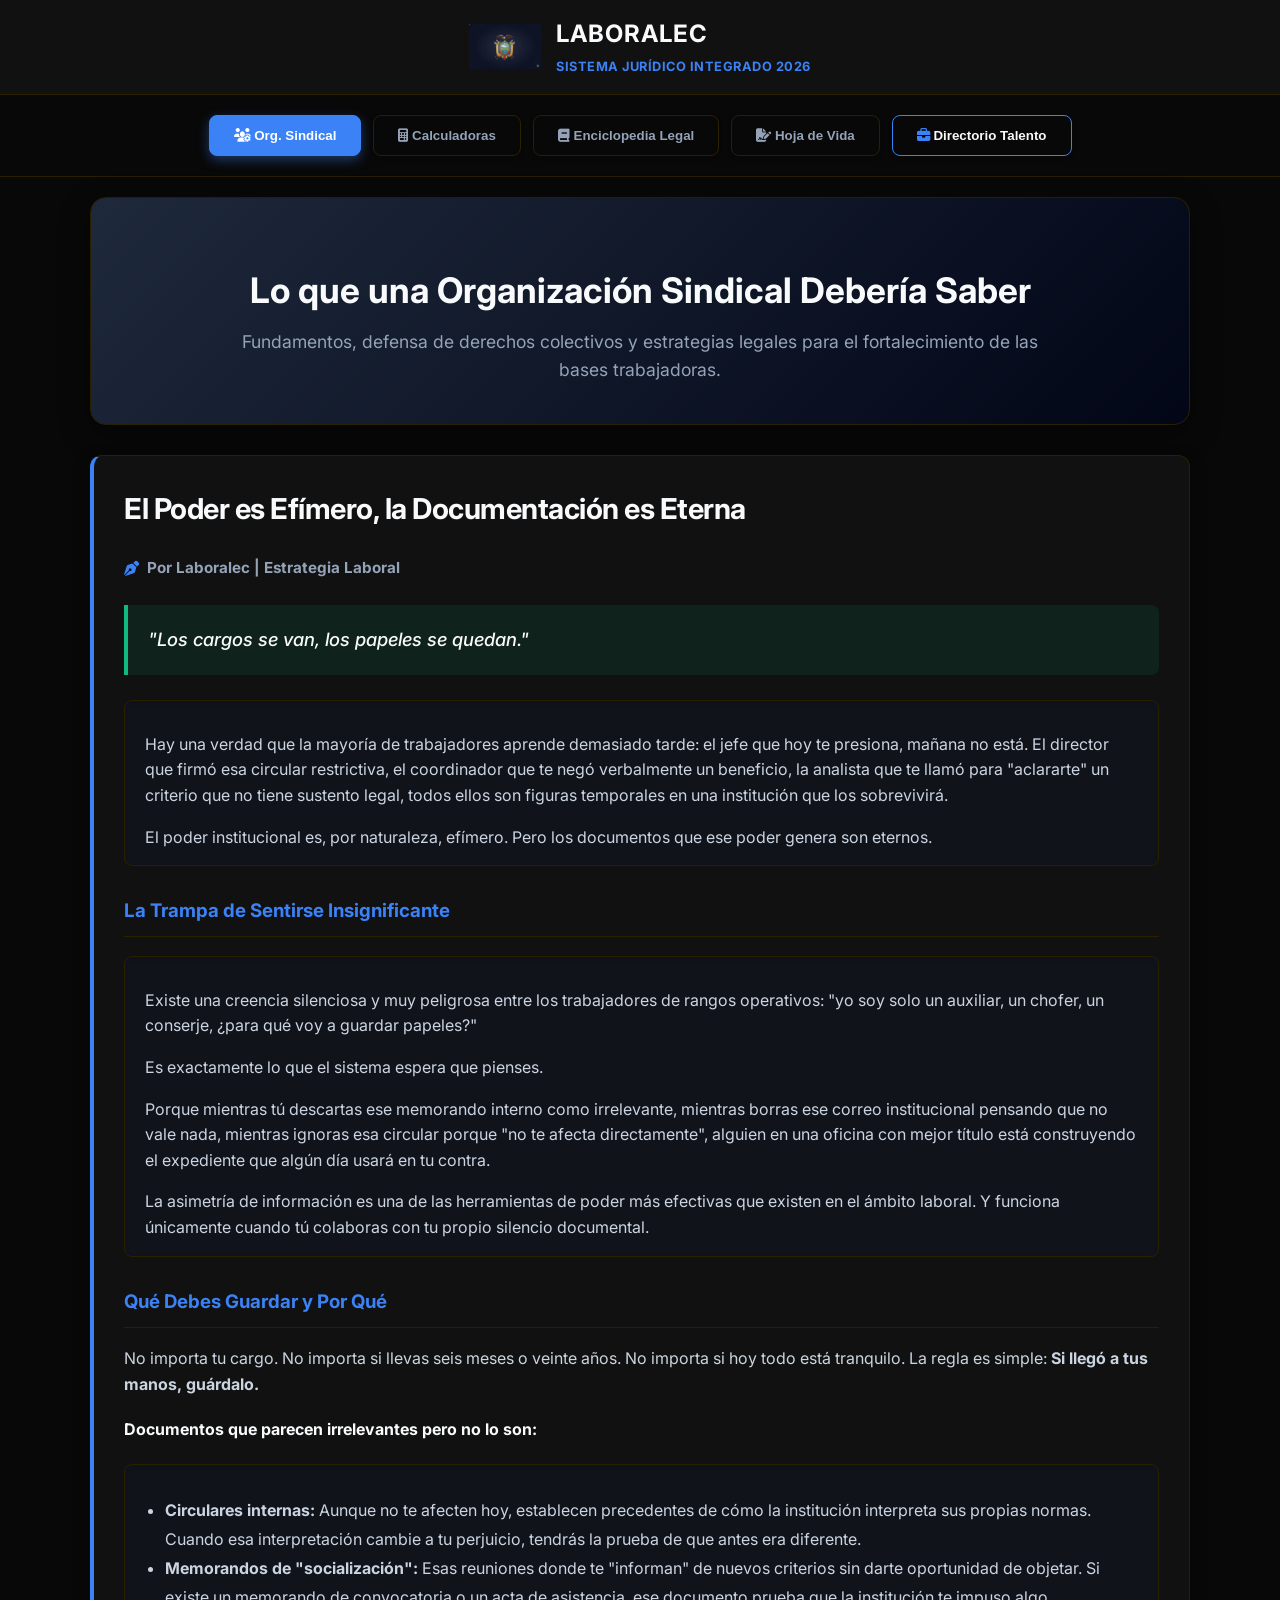
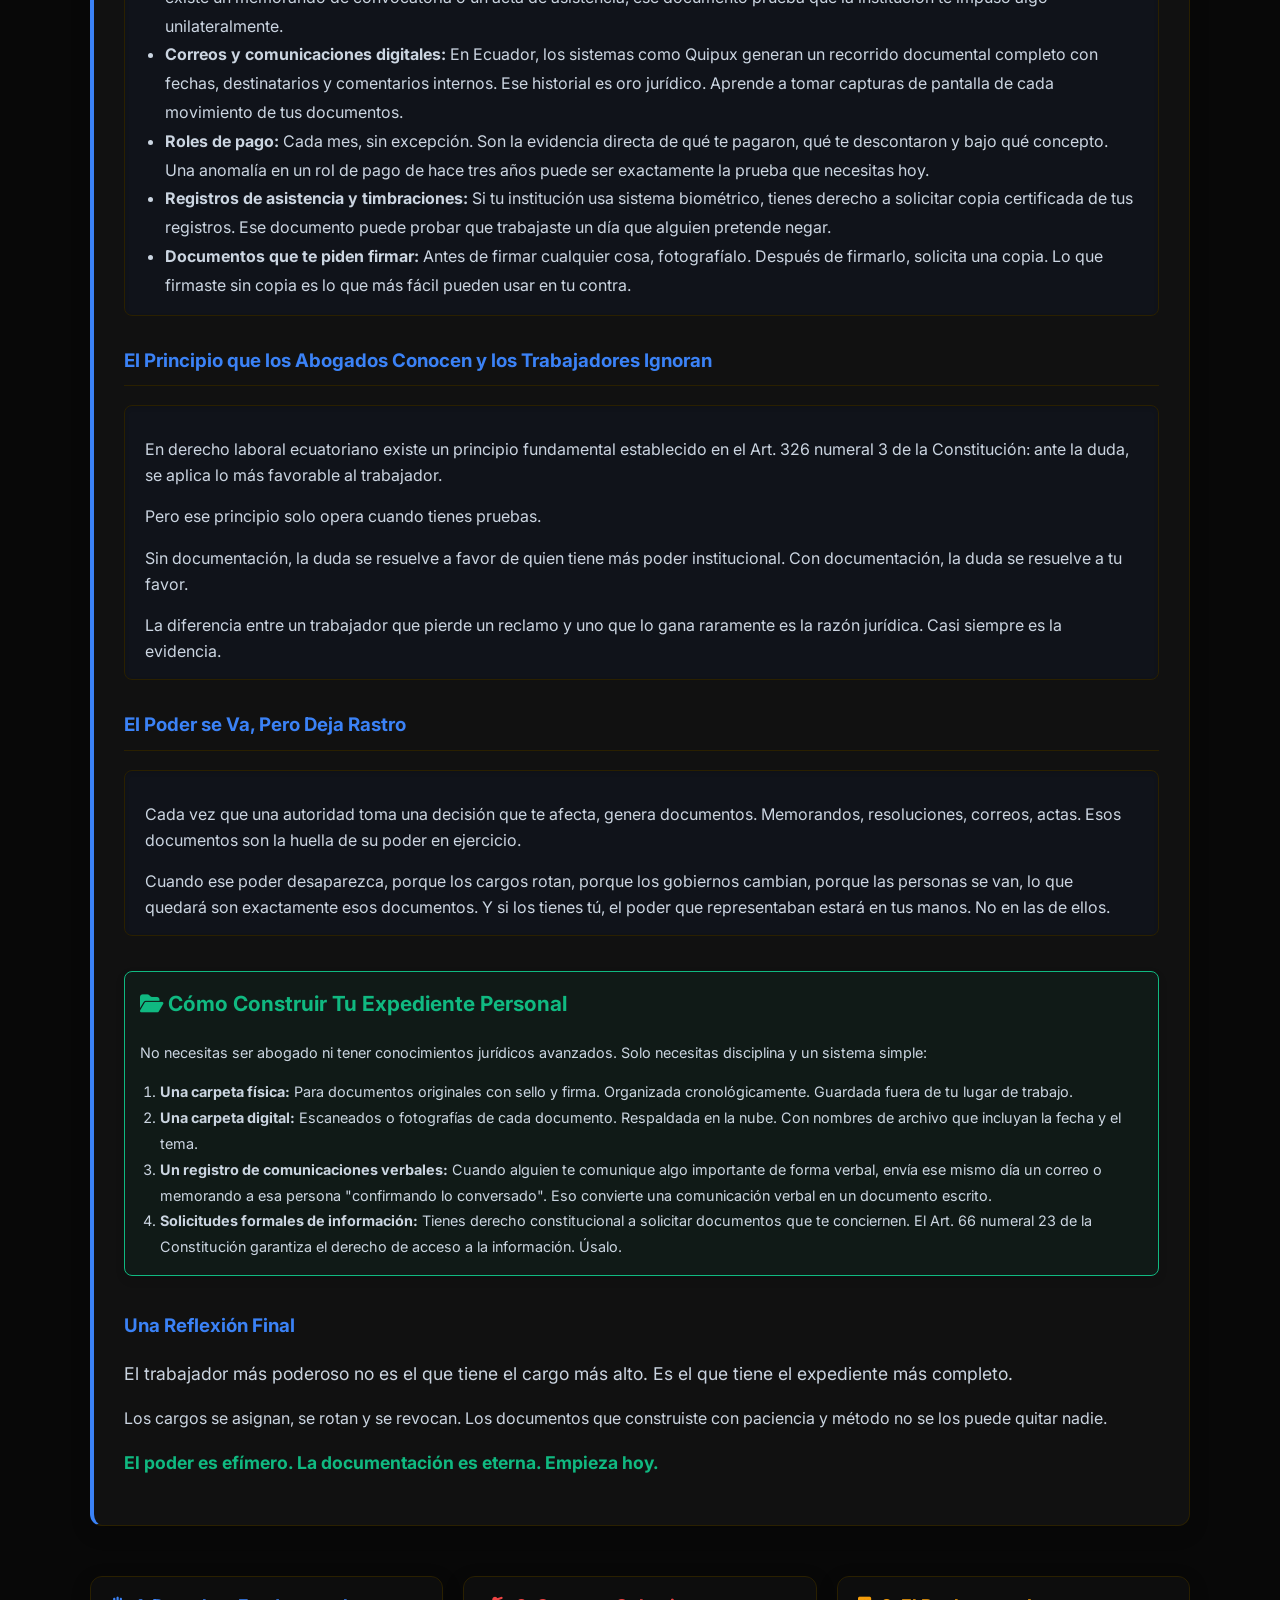
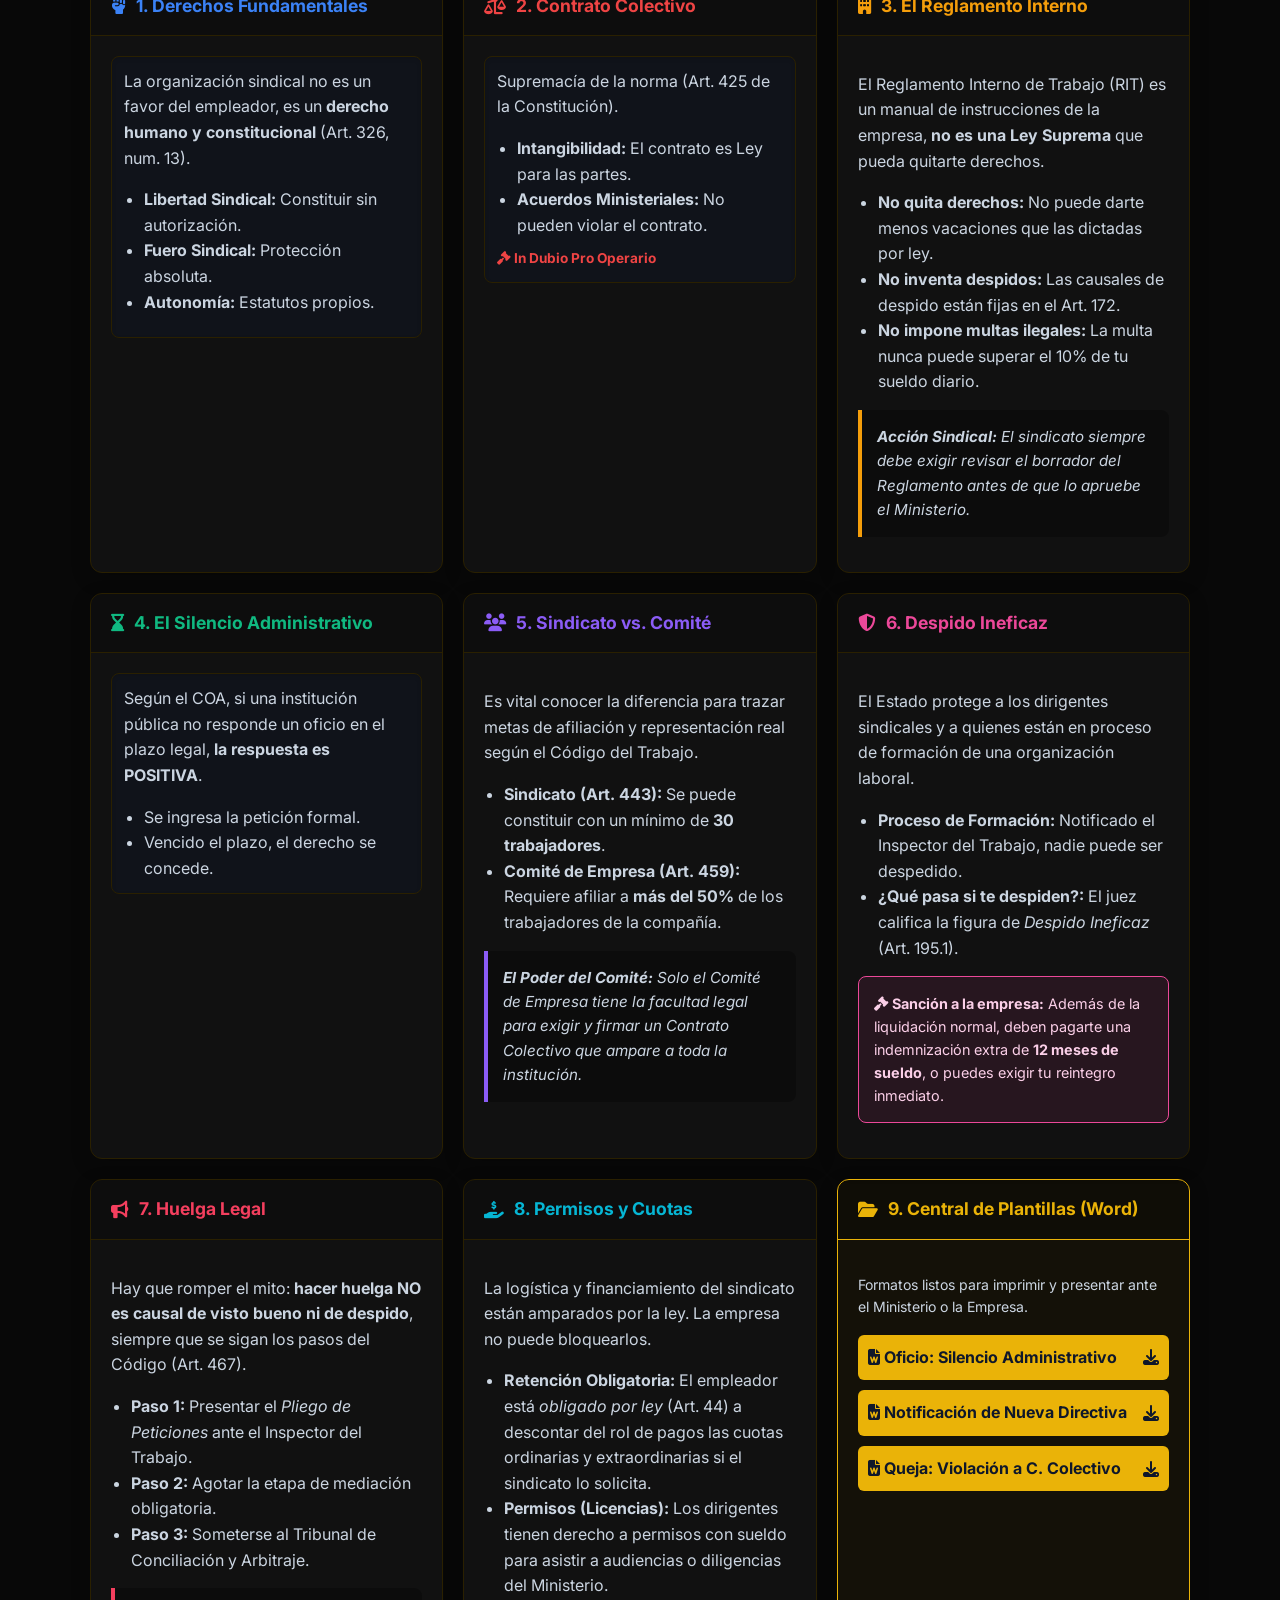
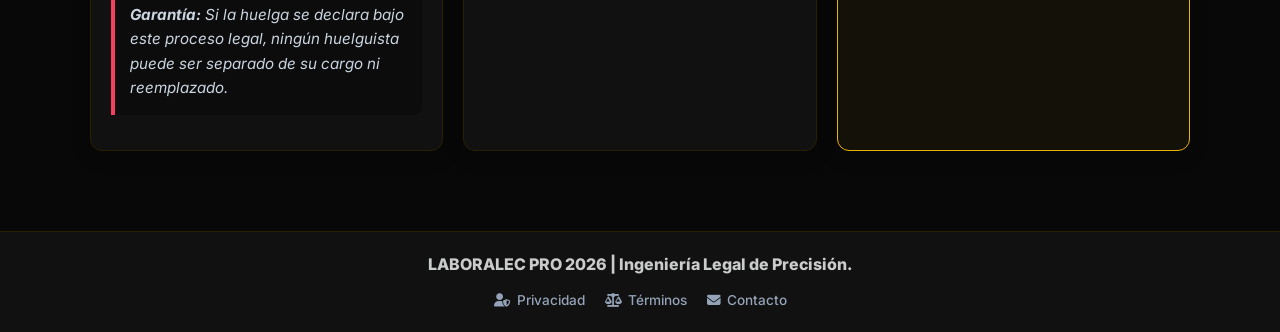
==== commit 729d805e: "Refactor CSS styles for improved consistency" ====
--- a/index.html
+++ b/index.html
@@ -33,21 +33,11 @@
             --purple: #8b5cf6;
         }
         
-        body { 
-            background-color: var(--bg-main);
-            background-image: 
-                radial-gradient(ellipse at 20% 0%, rgba(212,168,67,0.07) 0%, transparent 50%),
-                radial-gradient(ellipse at 80% 100%, rgba(212,168,67,0.05) 0%, transparent 50%);
-            color: var(--text-main); 
-            font-family: 'Inter', sans-serif; 
-            line-height: 1.6; 
-            margin: 0; 
-            padding: 0;
-        }
+        body { background-color: var(--bg-main); color: var(--text-main); font-family: 'Inter', sans-serif; line-height: 1.6; margin: 0; padding: 0;}
         h1, h2, h3, h4, h5, h6 { color: var(--text-heading); }
 
         .legal-universe { max-width: 1100px; margin: 0 auto; padding: 20px; }
-        .hero-legal { background: linear-gradient(135deg, #1a1400 0%, #050505 60%, #0a0800 100%); color: white; padding: 40px; border-radius: 16px; margin-bottom: 30px; text-align: center; border: 1px solid var(--card-border); box-shadow: 0 10px 30px rgba(0,0,0,0.4); }
+        .hero-legal { background: linear-gradient(135deg, #1e293b 0%, #020617 100%); color: white; padding: 40px; border-radius: 16px; margin-bottom: 30px; text-align: center; border: 1px solid var(--card-border); box-shadow: 0 10px 30px rgba(0,0,0,0.4); }
         
         /* DISEÑO ENCUADRADO PROFESIONAL */
         .framed-text {
@@ -75,7 +65,7 @@
         /* --- CUADROS (CARDS) --- */
         .grid-calculadoras { display: grid; grid-template-columns: repeat(auto-fit, minmax(320px, 1fr)); gap: 20px; padding: 20px 0; }
         .card { background: var(--card-bg); border: 1px solid var(--card-border); border-radius: 12px; overflow: hidden; transition: all 0.3s ease; box-shadow: 0 6px 20px rgba(0,0,0,0.2); }
-        .card:hover { border-color: var(--gold); transform: translateY(-4px); box-shadow: 0 10px 30px rgba(212,168,67,0.1); }
+        .card:hover { border-color: var(--cv-accent); transform: translateY(-4px); box-shadow: 0 10px 25px rgba(0,0,0,0.3); }
         .card-header { background: rgba(0,0,0,0.25); padding: 15px 20px; border-bottom: 1px solid var(--card-border); }
         .card-header h3 { margin: 0; font-size: 1.1rem; display: flex; align-items: center; gap: 10px; }
         .card-body { padding: 20px; color: var(--text-main); }
@@ -87,7 +77,7 @@
         .legal-grid { display: grid; grid-template-columns: 1fr; gap: 15px; }
         .legal-item { background: var(--card-bg); border: 1px solid var(--card-border); border-radius: 12px; overflow: hidden; transition: all 0.3s ease; box-shadow: 0 4px 10px rgba(0,0,0,0.1); }
         .legal-item:hover { border-color: var(--cv-accent); }
-        summary { padding: 20px; cursor: pointer; list-style: none; display: flex; align-items: center; font-weight: 700; color: var(--text-heading); background: #0a0a0a; }
+        summary { padding: 20px; cursor: pointer; list-style: none; display: flex; align-items: center; font-weight: 700; color: var(--text-heading); background: var(--card-bg); }
         summary:hover { background: rgba(51, 65, 85, 0.5); }
         .art-badge { background: var(--cv-accent); color: white; padding: 4px 12px; border-radius: 6px; font-size: 0.75rem; margin-right: 15px; font-family: 'Roboto Mono', monospace; min-width: 80px; text-align: center; box-shadow: 0 2px 4px rgba(0,0,0,0.2); }
         .legal-content { padding: 25px; border-top: 1px solid var(--card-border); color: var(--text-main); background: rgba(15, 23, 42, 0.2); }
@@ -190,16 +180,16 @@
         @keyframes slideUp { from { transform: translateY(30px); opacity: 0; } to { transform: translateY(0); opacity: 1; } }
 
         /* --- FOOTER Y NAVEGACIÓN --- */
-        .legal-footer { text-align: center; padding: 20px; color: var(--cv-gray); font-size: 0.85rem; margin-top: 40px; border-top: 1px solid var(--gold-edge); background: #0a0a0a; }
+        .legal-footer { text-align: center; padding: 20px; color: var(--cv-gray); font-size: 0.85rem; margin-top: 40px; border-top: 1px solid var(--card-border); background: var(--card-bg); }
         .footer-title { font-weight: 800; margin: 0; opacity: 0.8; font-size: 1rem; color: var(--text-heading); }
         .footer-links { display: flex; justify-content: center; gap: 20px; flex-wrap: wrap; margin-top: 12px; }
         .footer-links a { color: var(--cv-gray); text-decoration: none; display: flex; align-items: center; gap: 6px; transition: color 0.2s; font-weight: 500; }
         .footer-links a:hover { color: var(--cv-accent); }
         .footer-links a.highlight { color: var(--cv-accent); font-weight: 600; }
         
-        .tab-btn { background: #0d0d0d; color: var(--cv-gray); padding: 12px 24px; border: 1px solid var(--card-border); border-radius: 8px; cursor: pointer; font-weight: bold; transition: all 0.2s ease; box-shadow: 0 2px 5px rgba(0,0,0,0.1); }
+        .tab-btn { background: var(--bg-main); color: var(--cv-gray); padding: 12px 24px; border: 1px solid var(--card-border); border-radius: 8px; cursor: pointer; font-weight: bold; transition: all 0.2s ease; box-shadow: 0 2px 5px rgba(0,0,0,0.1); }
         .tab-btn:hover { border-color: var(--cv-gray); color: var(--text-heading); }
-        .tab-btn.active { background: linear-gradient(135deg, #1a1400, #2a1f00); color: var(--gold-lt); border-color: var(--gold); box-shadow: 0 4px 12px rgba(212,168,67,0.2); }
+        .tab-btn.active { background: var(--cv-accent); color: white; border-color: var(--cv-accent); box-shadow: 0 4px 12px rgba(59, 130, 246, 0.4); }
 
         .result-panel { margin-top: 15px; padding: 15px; border-radius: 8px; background: rgba(59, 130, 246, 0.1); border: 1px solid var(--cv-accent); display: none; color: var(--text-heading); font-size: 0.95rem; line-height: 1.5; box-shadow: inset 0 2px 5px rgba(0,0,0,0.1); }
         
@@ -218,18 +208,18 @@
 <body>
 
     <header>
-        <div class="header-container" style="background: linear-gradient(135deg, #111111 0%, #1a1400 100%); border-bottom: 1px solid var(--gold-edge); padding: 15px; box-shadow: 0 4px 20px rgba(0,0,0,0.6);">
+        <div class="header-container" style="background: var(--card-bg); border-bottom: 1px solid var(--card-border); padding: 15px; box-shadow: 0 4px 12px rgba(0,0,0,0.1);">
             <div class="brand-wrapper" style="display:flex; align-items:center; justify-content:center; gap: 15px;">
                <img src="escudo.svg.png" class="escudo-img" alt="Escudo Ecuador" style="height: 45px;">
                 <div class="brand-text">
-                    <h1 style="margin:0; font-size:1.5rem; letter-spacing: 1px; color: var(--gold-lt);">LABORALEC</h1>
-                    <span style="font-size:0.8rem; color:var(--gold); font-weight: 700; letter-spacing: 0.5px;">SISTEMA JURÍDICO INTEGRADO 2026</span>
+                    <h1 style="margin:0; font-size:1.5rem; letter-spacing: 1px;">LABORALEC</h1>
+                    <span style="font-size:0.8rem; color:var(--cv-accent); font-weight: 700; letter-spacing: 0.5px;">SISTEMA JURÍDICO INTEGRADO 2026</span>
                 </div>
             </div>
         </div>
     </header>
 
-    <nav class="nav-wrapper" style="background: #050505; padding: 20px 0; text-align: center; border-bottom: 1px solid var(--gold-edge);">
+    <nav class="nav-wrapper" style="background: var(--bg-main); padding: 20px 0; text-align: center; border-bottom: 1px solid var(--card-border);">
         <div class="nav-tabs" id="main-nav" style="display:inline-flex; gap: 12px; flex-wrap: wrap; justify-content:center;">
             <button class="tab-btn active" onclick="app.navigate('tab-sindical', this)">
                 <i class="fas fa-users-cog"></i> Org. Sindical
@@ -938,7 +928,7 @@
                                     <div class="cv-name" id="prev-name">TU NOMBRE</div>
                                     <div class="cv-role" id="prev-role">TU TÍTULO PROFESIONAL</div>
                                     <div class="cv-contact-info">
-                                        <div class="cv-contact-item"><i class="fas fa-envelope"></i> <span id="prev-email"><a href="/cdn-cgi/l/email-protection" class="__cf_email__" data-cfemail="d8bdb5b9b1b498bdb2bdb5a8b4b7f6bbb7b5">[email&#160;protected]</a></span></div>
+                                        <div class="cv-contact-item"><i class="fas fa-envelope"></i> <span id="prev-email"><a href="/cdn-cgi/l/email-protection" class="__cf_email__" data-cfemail="bfdad2ded6d3ffdad5dad2cfd3d091dcd0d2">[email&#160;protected]</a></span></div>
                                         <div class="cv-contact-item"><i class="fas fa-phone"></i> <span id="prev-phone">099 999 9999</span></div>
                                         <div class="cv-contact-item"><i class="fas fa-map-marker-alt"></i> <span id="prev-location">Ciudad, País</span></div>
                                     </div>
@@ -1043,7 +1033,7 @@
     </div>
 
     <footer class="legal-footer">
-        <p class="footer-title" style="color: var(--gold-lt);">LABORALEC PRO 2026 | Ingeniería Legal de Precisión.</p>
+        <p class="footer-title">LABORALEC PRO 2026 | Ingeniería Legal de Precisión.</p>
         <div class="footer-links">
             <a href="privacidad.html"><i class="fas fa-user-shield"></i> Privacidad</a>
             <a href="terminos.html"><i class="fas fa-balance-scale"></i> Términos</a>
@@ -1655,8 +1645,7 @@
             div.className = 'cv-input-group framed-text';
             div.style.borderLeft = "4px solid #6366f1";
             div.innerHTML = `
-                <input type="text" placeholder="Nombre Contacto" oninput="document.getElementById('rj-name-${refJobCount}').innerText = this.value" style="margin-bottom:8px;">
-                <input type="text" placeholder="Cargo/Empresa" oninput="document.getElementById('rj-role-${refJobCount}').innerText = this.value" style="margin-bottom:8px;">
+                <input type="text" placeholder="Nombr${refJobCount}').innerText = this.value" style="margin-bottom:8px;">
                 <input type="text" placeholder="Teléfono" oninput="document.getElementById('rj-tel-${refJobCount}').innerText = this.value">
             `;
             editorContainer.appendChild(div);
@@ -1692,4 +1681,14 @@
             prevDiv.style.cssText = "background:#f8fafc !important; padding:10px; border-radius:6px; border:1px solid #e2e8f0 !important; color:#334155 !important;";
             prevDiv.innerHTML = `
                 <div style="font-weight:700; font-size:0.85rem;" id="rp-name-${refPersCount}">Nombre</div>
-                <div style="font-size:0.8rem; color
+                <div style="font-size:0.8rem; color:#1a3a6e !important;" id="rp-tel-${refPersCount}">Teléfono</div>
+            `;
+            prevContainer.appendChild(prevDiv);
+        }
+
+        // Init Editor
+        addJob();
+        addEdu();
+    </script>
+</body>
+</html>
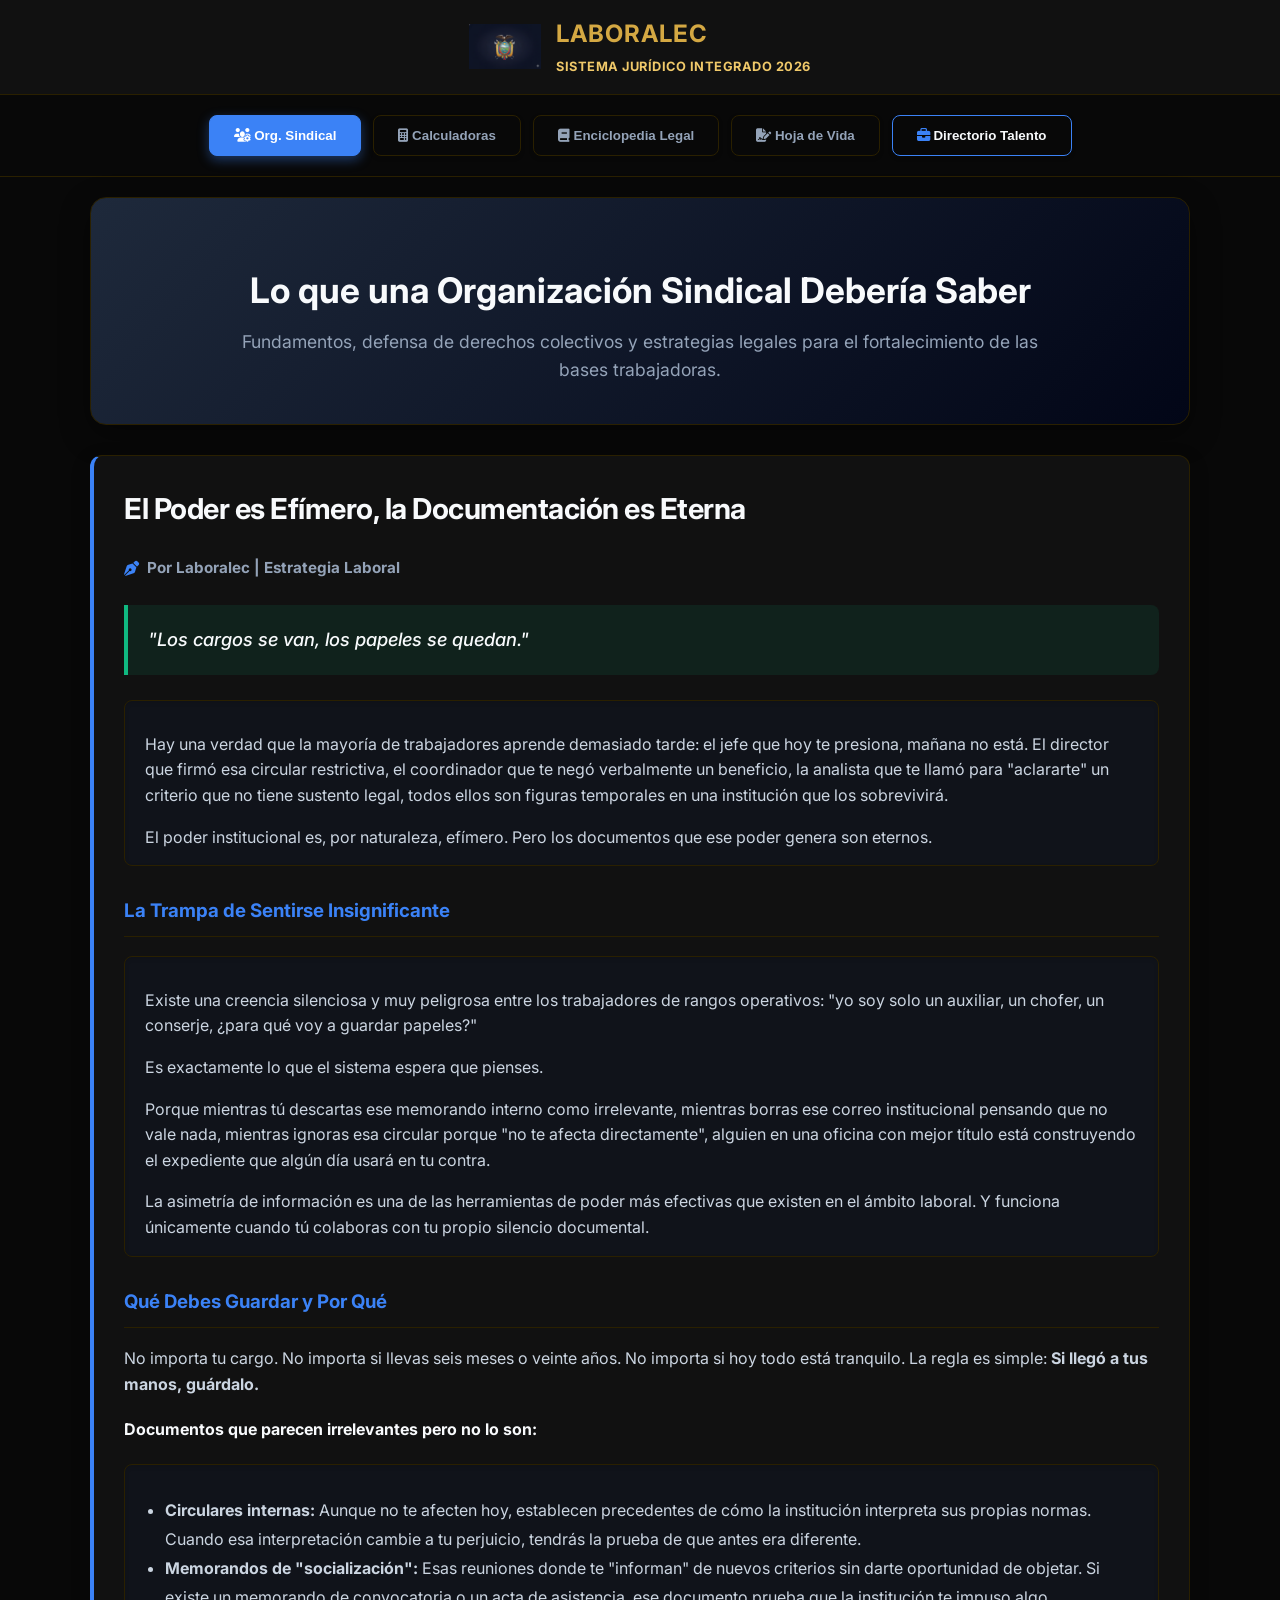
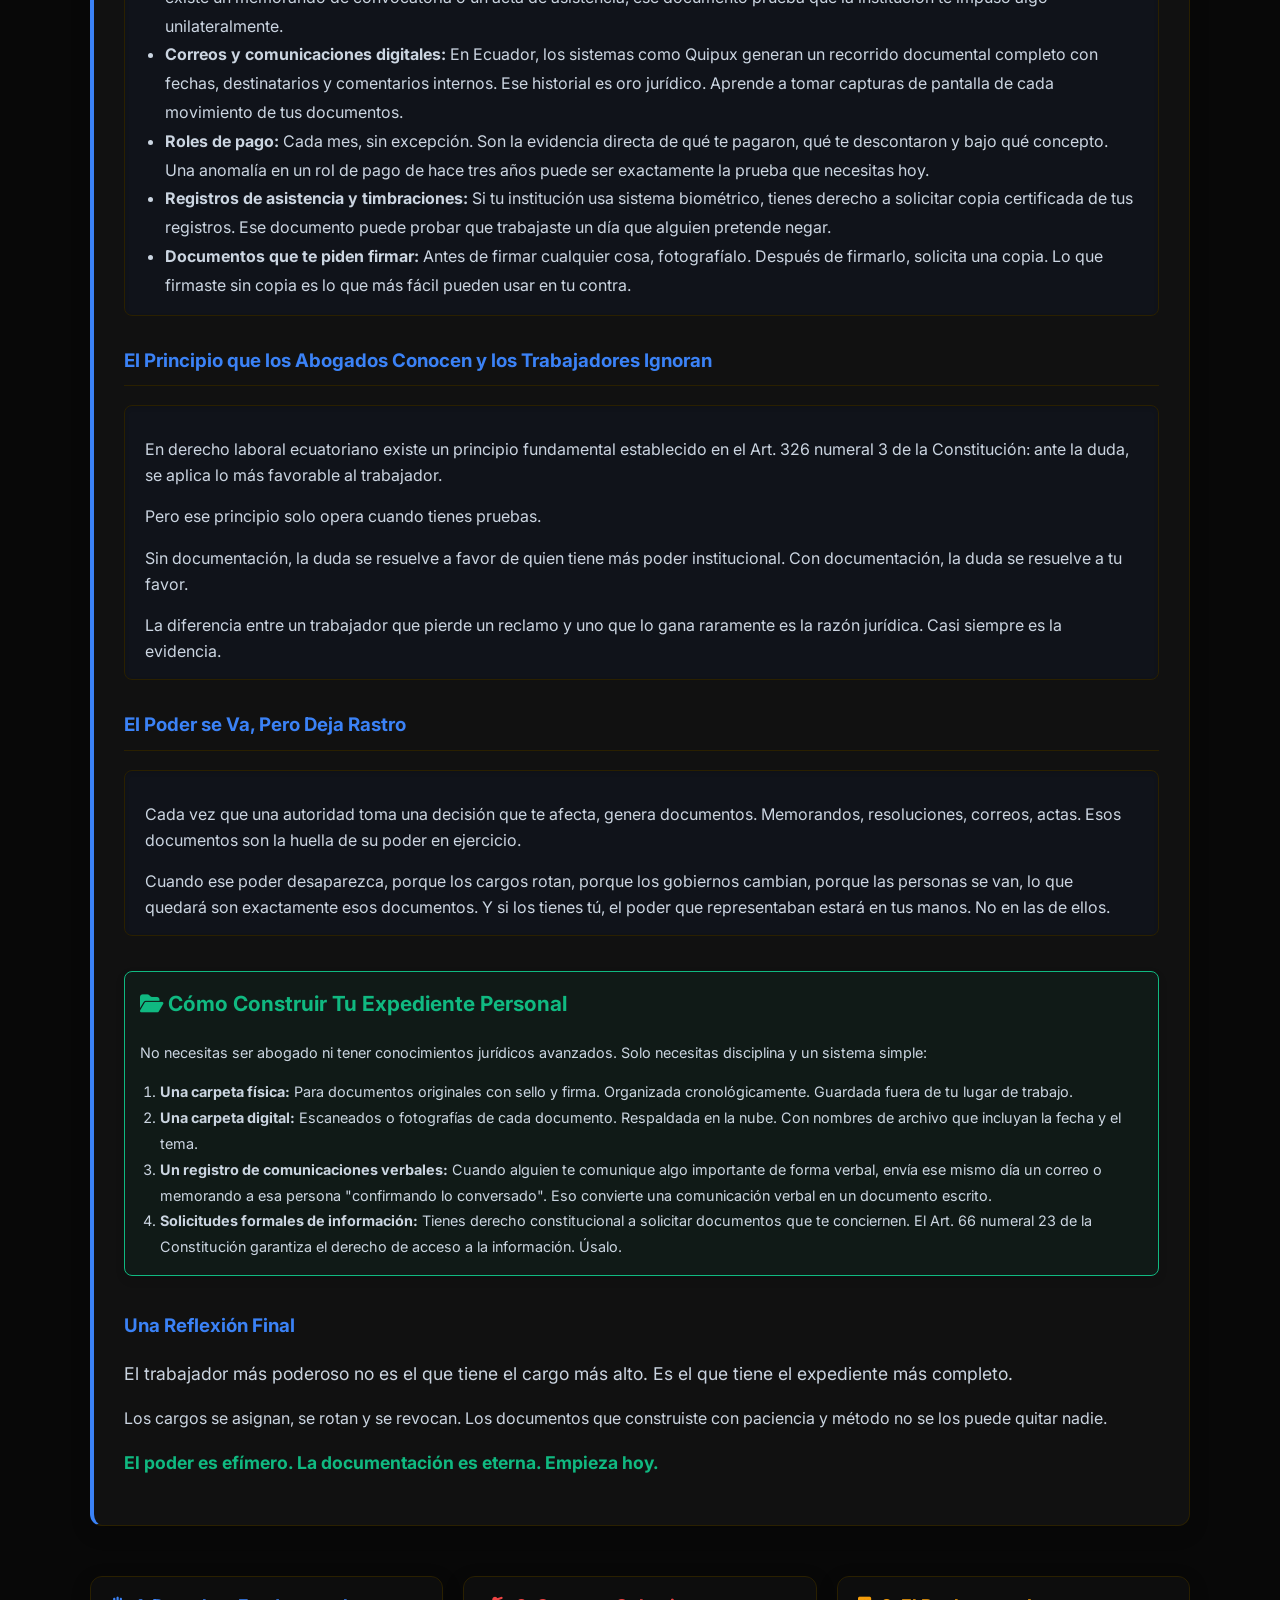
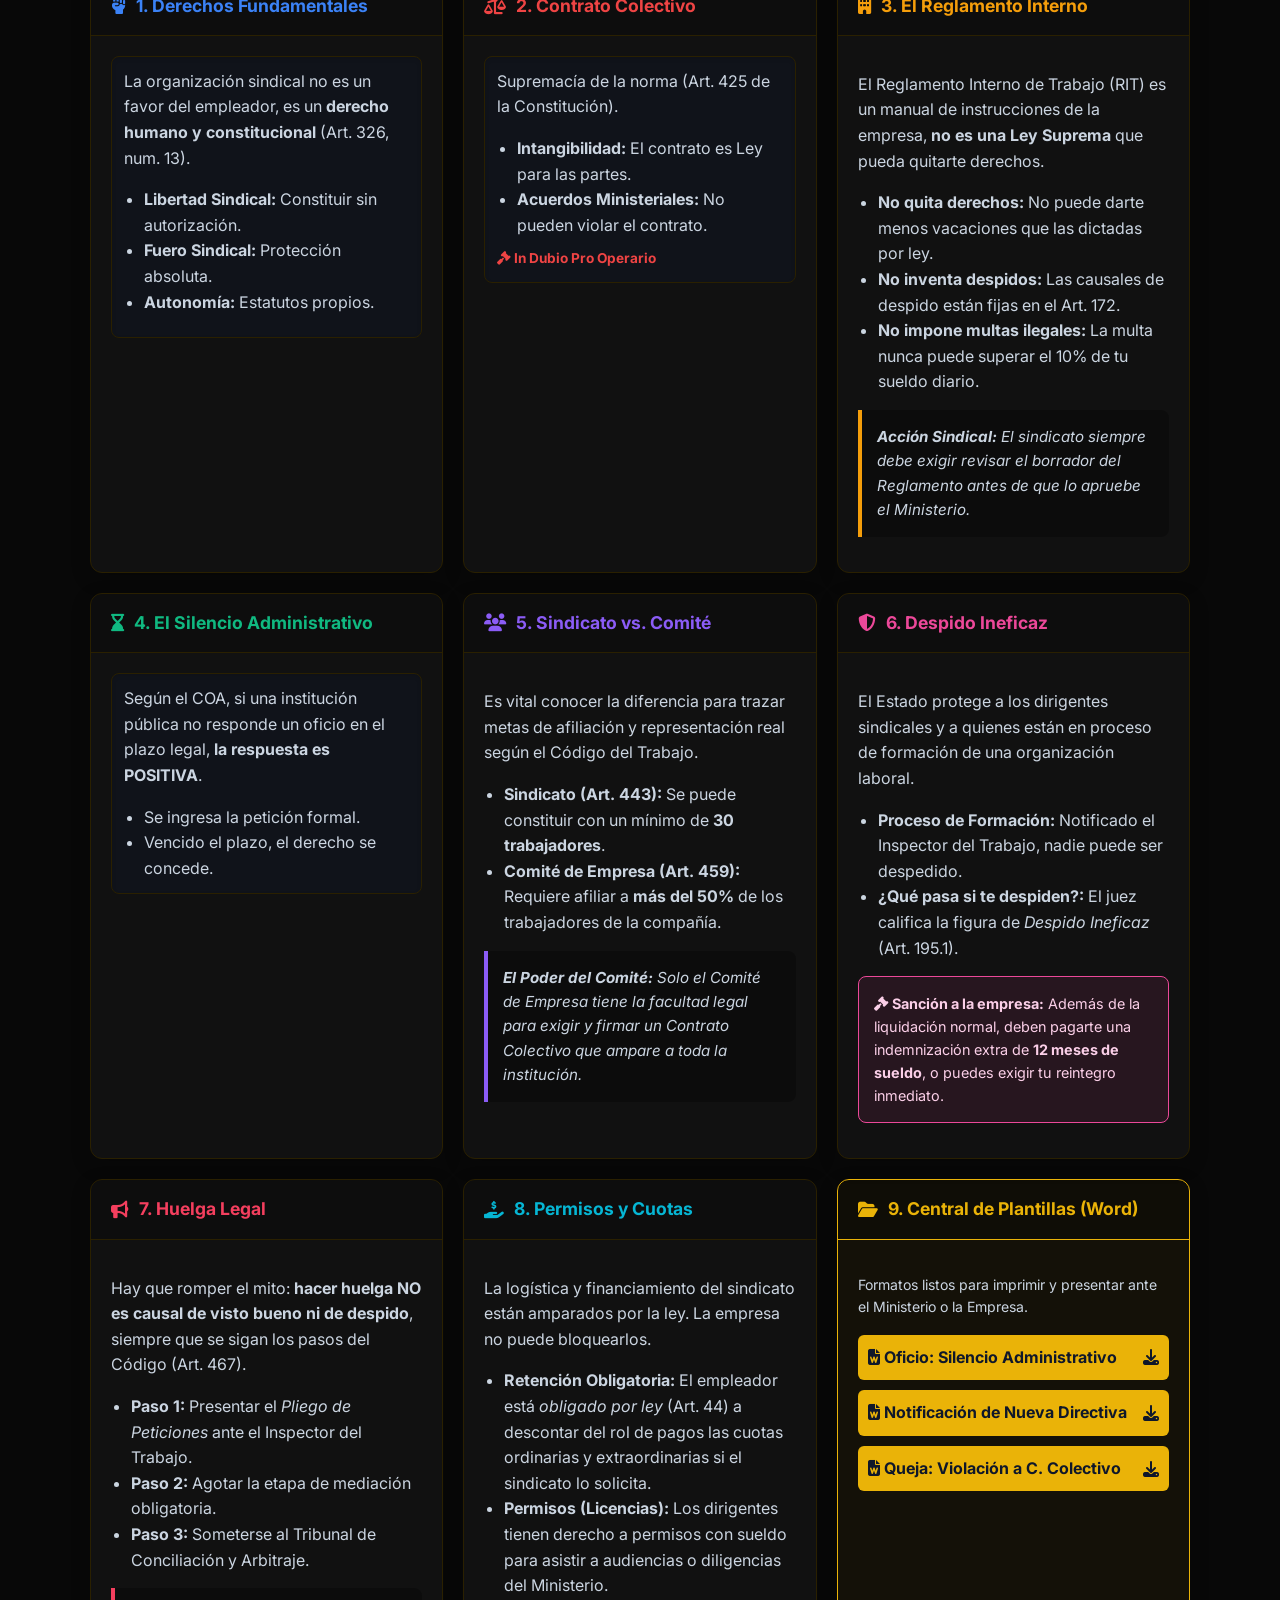
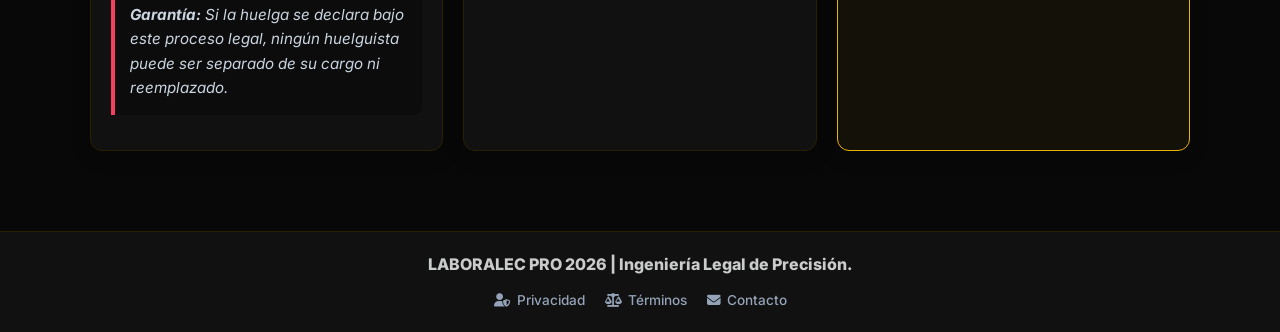
==== commit eb4946e9: "Update card hover styles and header text colors" ====
--- a/index.html
+++ b/index.html
@@ -65,7 +65,7 @@
         /* --- CUADROS (CARDS) --- */
         .grid-calculadoras { display: grid; grid-template-columns: repeat(auto-fit, minmax(320px, 1fr)); gap: 20px; padding: 20px 0; }
         .card { background: var(--card-bg); border: 1px solid var(--card-border); border-radius: 12px; overflow: hidden; transition: all 0.3s ease; box-shadow: 0 6px 20px rgba(0,0,0,0.2); }
-        .card:hover { border-color: var(--cv-accent); transform: translateY(-4px); box-shadow: 0 10px 25px rgba(0,0,0,0.3); }
+        .card:hover { border-color: #d4a843; transform: translateY(-4px); box-shadow: 0 10px 25px rgba(212,168,67,0.15); }
         .card-header { background: rgba(0,0,0,0.25); padding: 15px 20px; border-bottom: 1px solid var(--card-border); }
         .card-header h3 { margin: 0; font-size: 1.1rem; display: flex; align-items: center; gap: 10px; }
         .card-body { padding: 20px; color: var(--text-main); }
@@ -212,8 +212,8 @@
             <div class="brand-wrapper" style="display:flex; align-items:center; justify-content:center; gap: 15px;">
                <img src="escudo.svg.png" class="escudo-img" alt="Escudo Ecuador" style="height: 45px;">
                 <div class="brand-text">
-                    <h1 style="margin:0; font-size:1.5rem; letter-spacing: 1px;">LABORALEC</h1>
-                    <span style="font-size:0.8rem; color:var(--cv-accent); font-weight: 700; letter-spacing: 0.5px;">SISTEMA JURÍDICO INTEGRADO 2026</span>
+                    <h1 style="margin:0; font-size:1.5rem; letter-spacing: 1px; color: #d4a843;">LABORALEC</h1>
+                    <span style="font-size:0.8rem; color:#f0c96a; font-weight: 700; letter-spacing: 0.5px;">SISTEMA JURÍDICO INTEGRADO 2026</span>
                 </div>
             </div>
         </div>
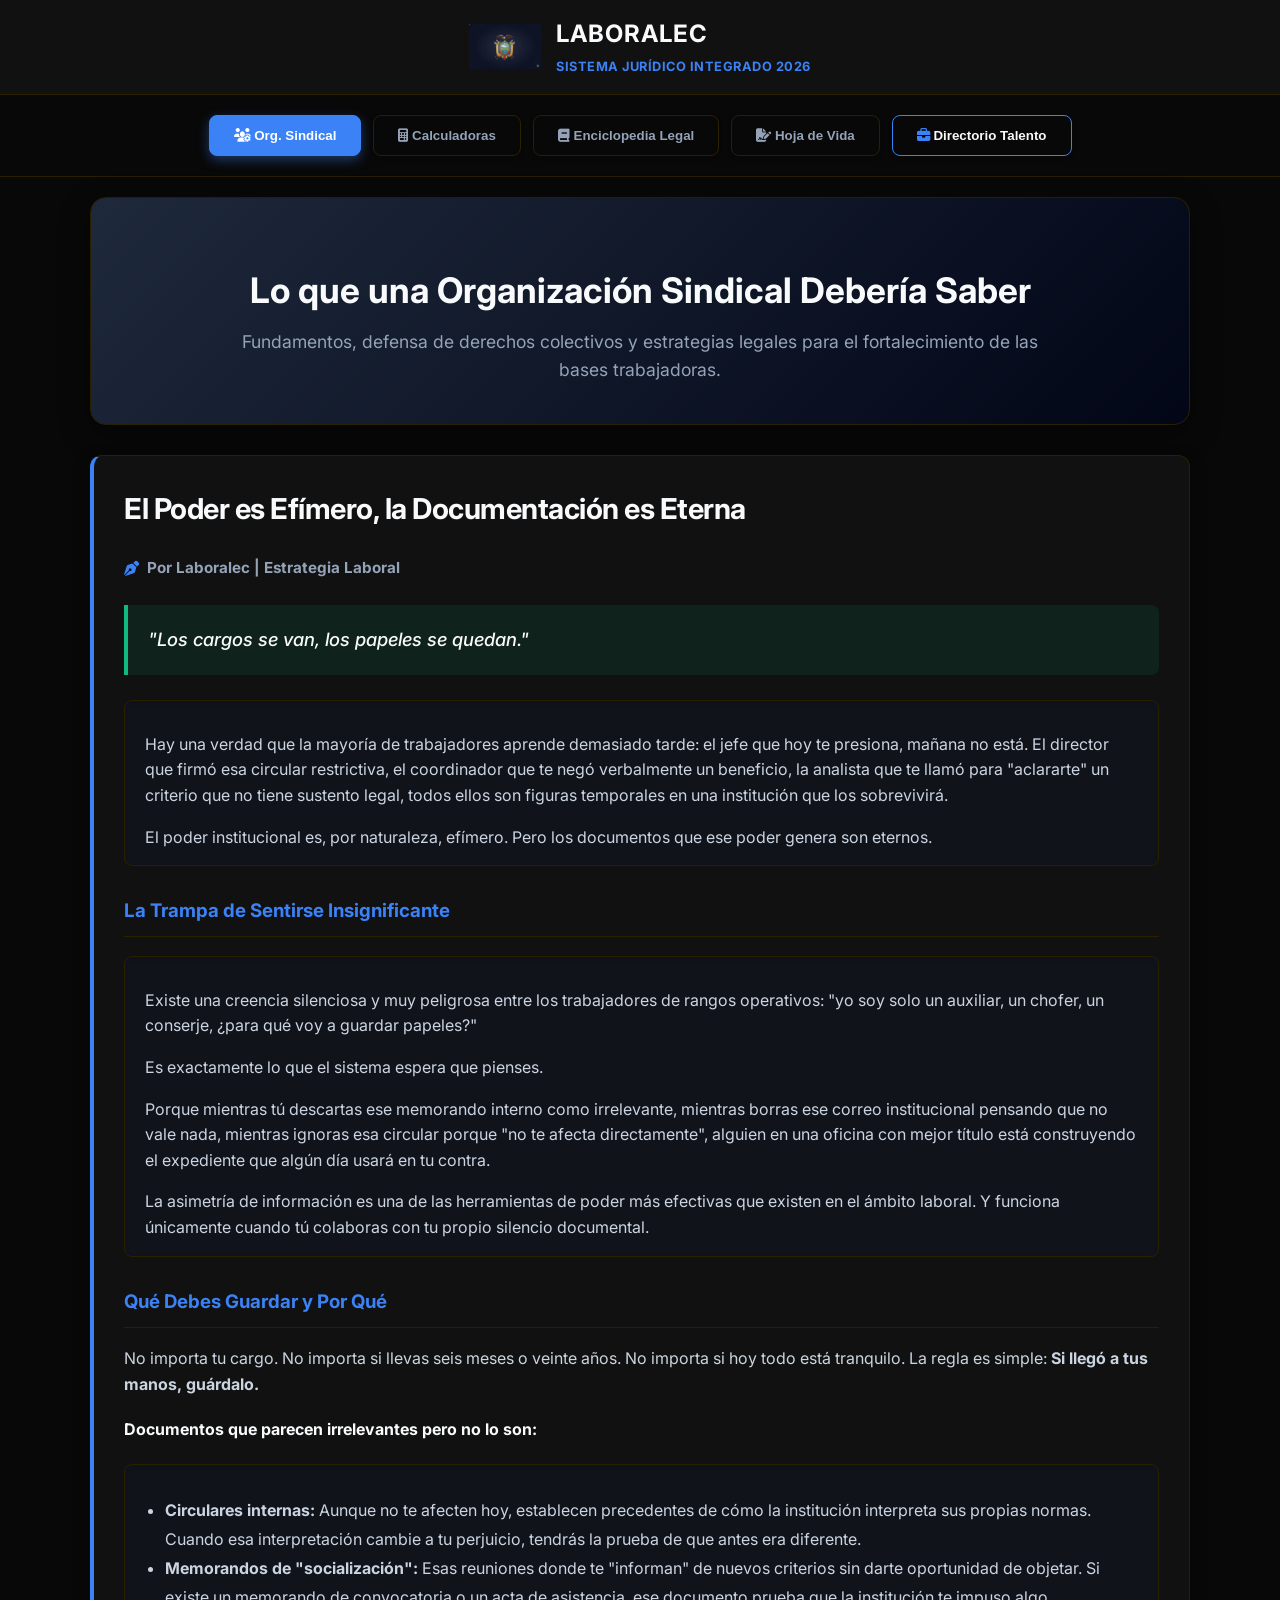
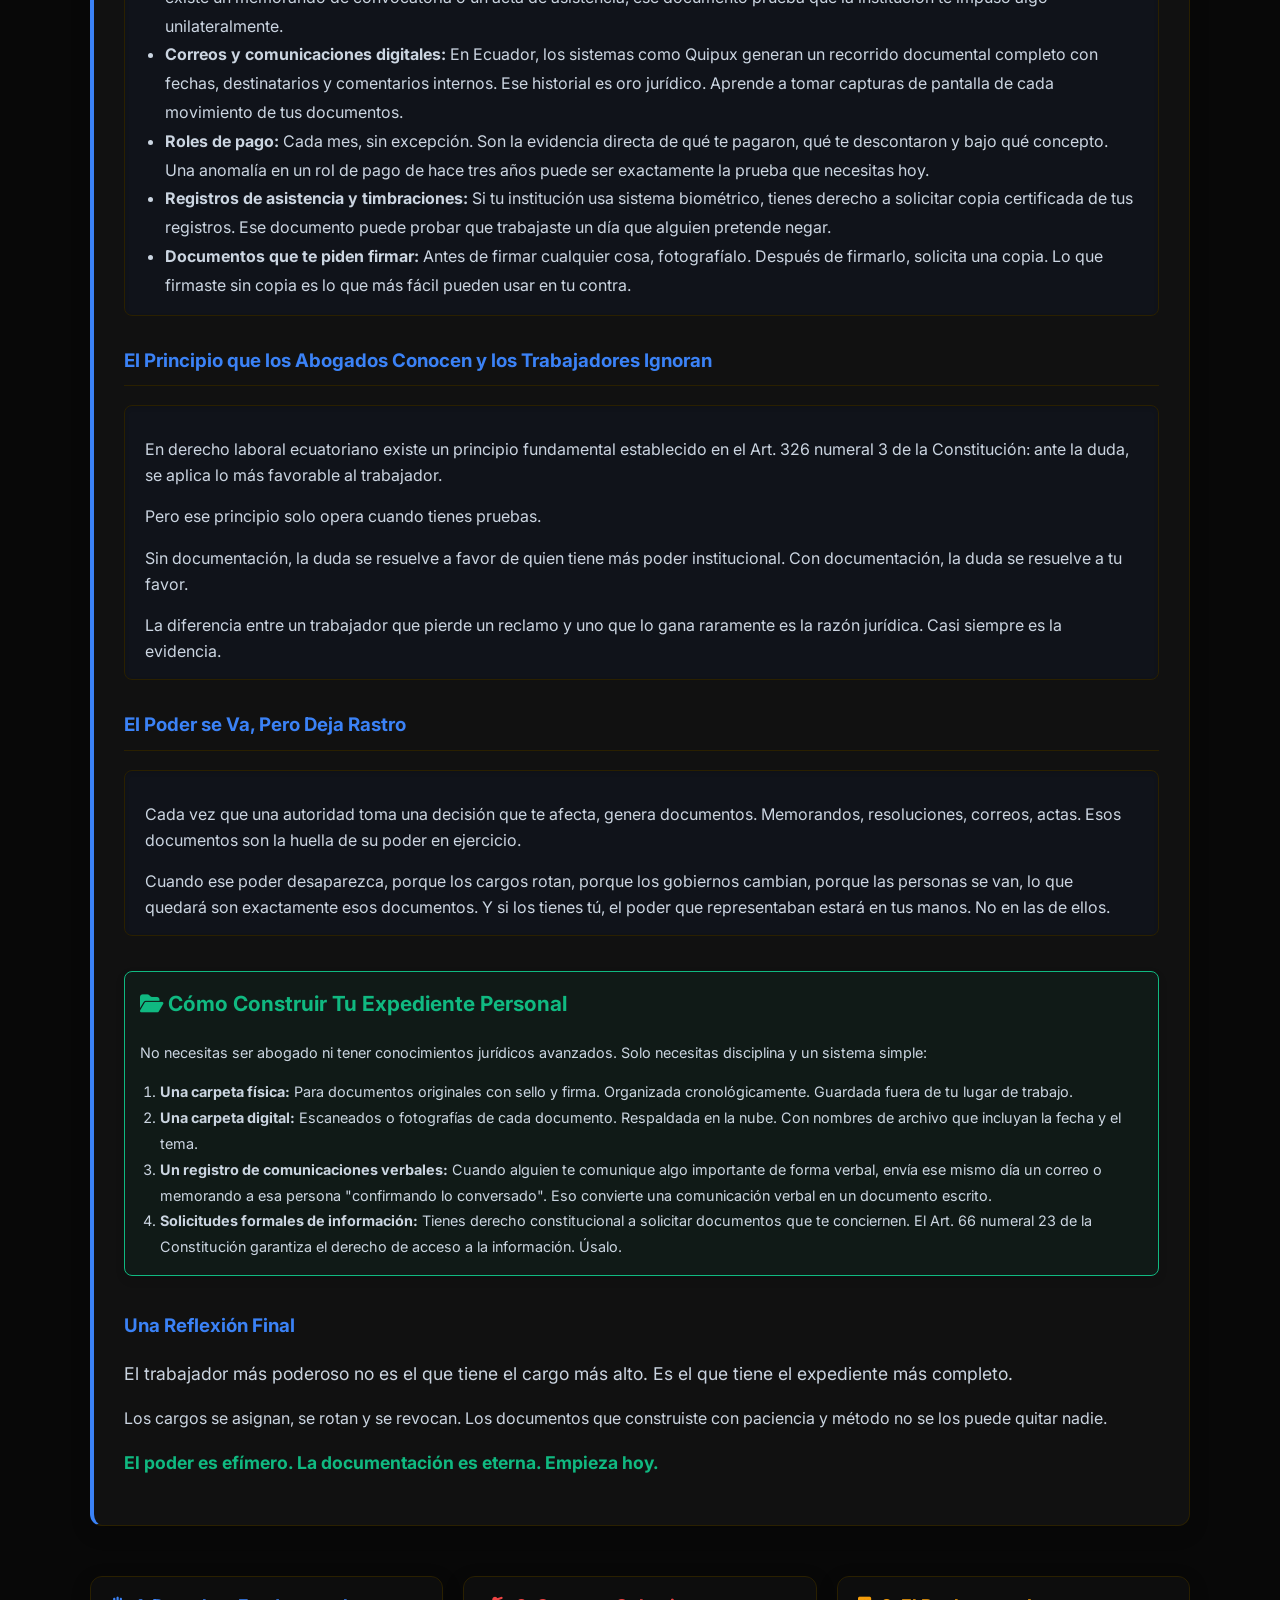
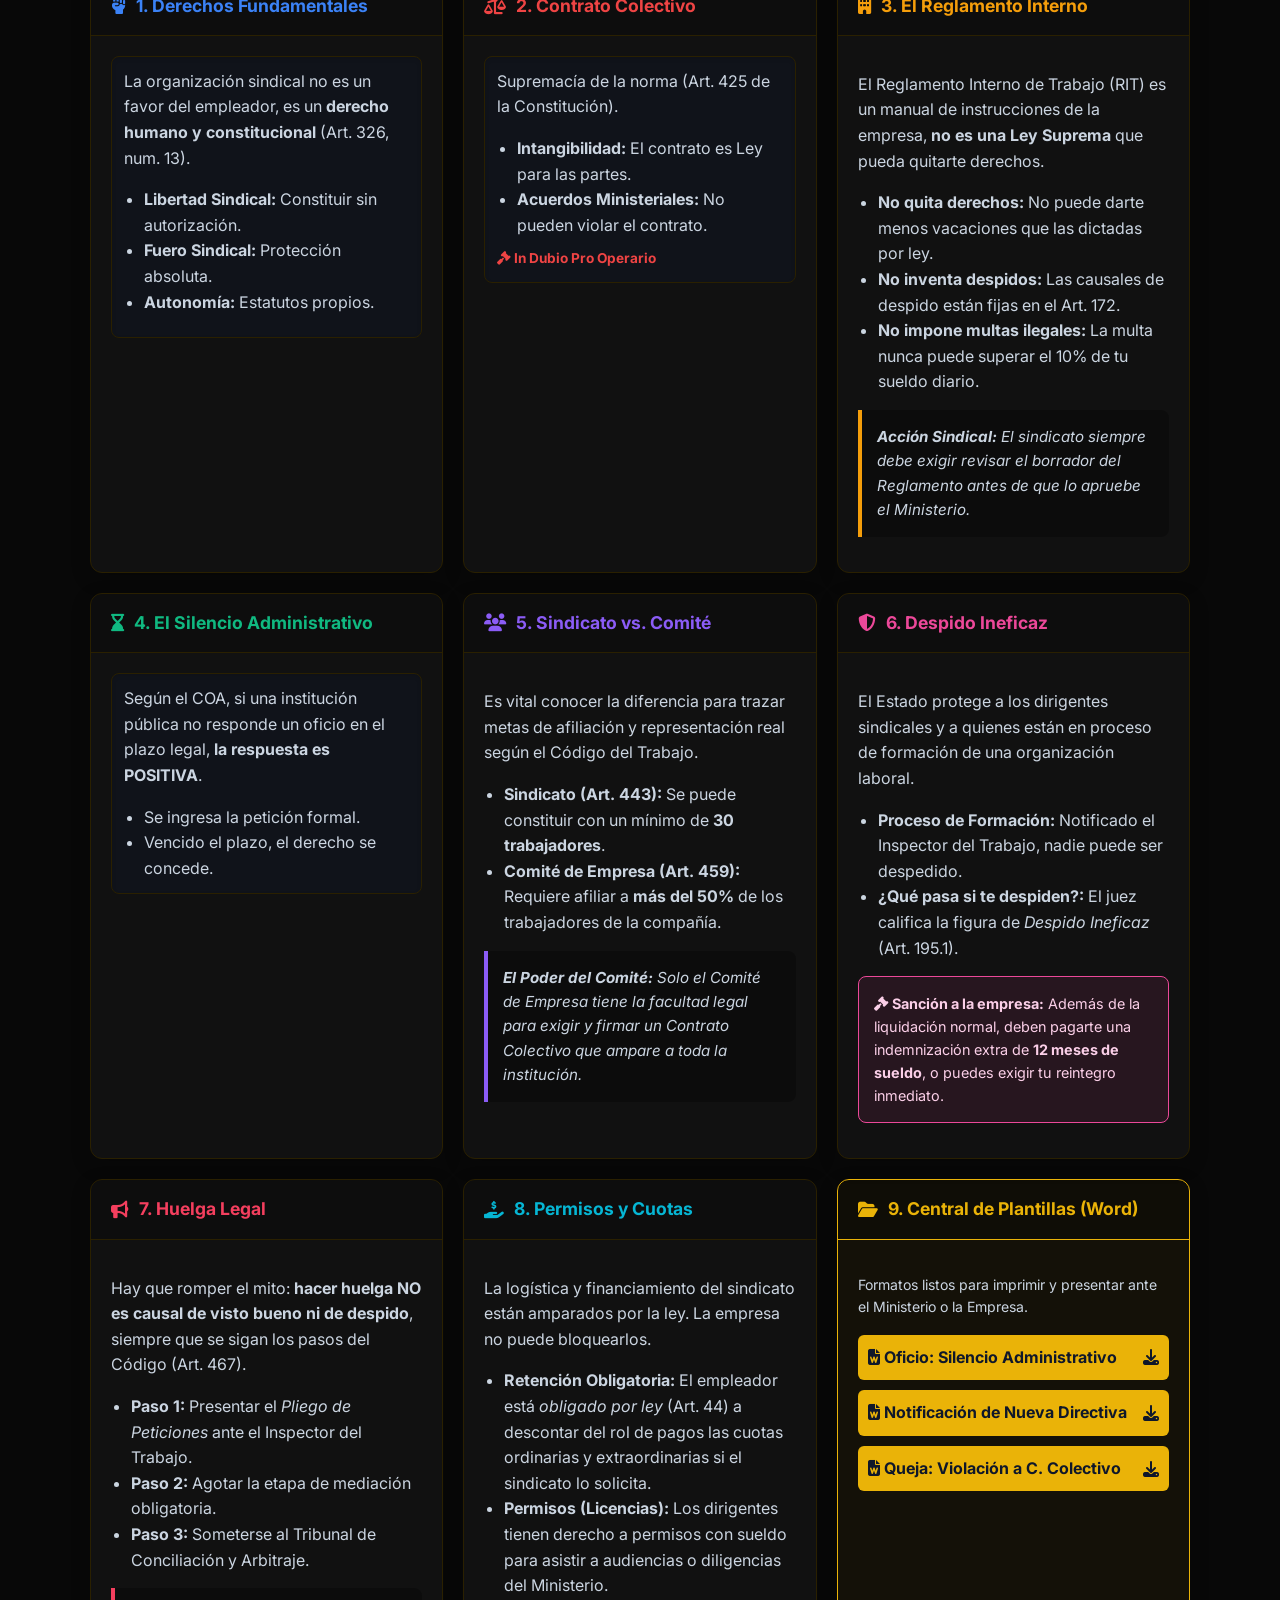
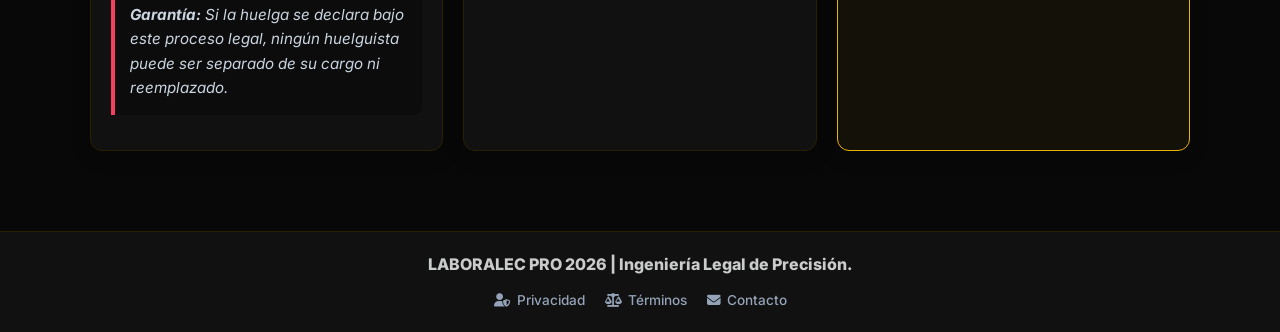
==== commit bce3e061: "Refactor card styles and header text colors" ====
--- a/index.html
+++ b/index.html
@@ -65,7 +65,7 @@
         /* --- CUADROS (CARDS) --- */
         .grid-calculadoras { display: grid; grid-template-columns: repeat(auto-fit, minmax(320px, 1fr)); gap: 20px; padding: 20px 0; }
         .card { background: var(--card-bg); border: 1px solid var(--card-border); border-radius: 12px; overflow: hidden; transition: all 0.3s ease; box-shadow: 0 6px 20px rgba(0,0,0,0.2); }
-        .card:hover { border-color: #d4a843; transform: translateY(-4px); box-shadow: 0 10px 25px rgba(212,168,67,0.15); }
+        .card:hover { border-color: var(--cv-accent); transform: translateY(-4px); box-shadow: 0 10px 25px rgba(0,0,0,0.3); }
         .card-header { background: rgba(0,0,0,0.25); padding: 15px 20px; border-bottom: 1px solid var(--card-border); }
         .card-header h3 { margin: 0; font-size: 1.1rem; display: flex; align-items: center; gap: 10px; }
         .card-body { padding: 20px; color: var(--text-main); }
@@ -212,8 +212,8 @@
             <div class="brand-wrapper" style="display:flex; align-items:center; justify-content:center; gap: 15px;">
                <img src="escudo.svg.png" class="escudo-img" alt="Escudo Ecuador" style="height: 45px;">
                 <div class="brand-text">
-                    <h1 style="margin:0; font-size:1.5rem; letter-spacing: 1px; color: #d4a843;">LABORALEC</h1>
-                    <span style="font-size:0.8rem; color:#f0c96a; font-weight: 700; letter-spacing: 0.5px;">SISTEMA JURÍDICO INTEGRADO 2026</span>
+                    <h1 style="margin:0; font-size:1.5rem; letter-spacing: 1px;">LABORALEC</h1>
+                    <span style="font-size:0.8rem; color:var(--cv-accent); font-weight: 700; letter-spacing: 0.5px;">SISTEMA JURÍDICO INTEGRADO 2026</span>
                 </div>
             </div>
         </div>
@@ -1137,33 +1137,39 @@
                                 if (FERIADOS_EC_GLOBAL.includes(mañana.toISOString().split('T')[0])) esPuenteSug = true;
                             }
 
-                            // FILTRO 2: Determinar si se marca automáticamente
+                            // FILTRO 2: Solo mostrar dias con dudas
+                            const minEntrada = Math.min(...horasValidasMinutos);
+                            const minSalida = Math.max(...horasValidasMinutos);
+                            const jornadaMinutos = minSalida - minEntrada;
+                            const jornadaCompleta = 525; // 8h45 = 525 min
+                            const jornadaIncompleta = jornadaMinutos < (jornadaCompleta - 30);
+
+                            let labelClase = "";
+                            let tagTexto = "";
+                            let mostrar = false;
                             let isChecked = true;
-                            let labelClase = "";
-                            let tagTexto = "Normal";
 
                             if (dow === 0 || dow === 6) {
-                                isChecked = false;
-                                labelClase = "finde";
-                                tagTexto = "Fin Semana";
+                                mostrar = true; isChecked = false;
+                                labelClase = "finde"; tagTexto = "Fin Semana";
                             } else if (esFeriado) {
-                                isChecked = false;
-                                labelClase = "feriado";
-                                tagTexto = "Feriado";
+                                mostrar = true; isChecked = false;
+                                labelClase = "feriado"; tagTexto = "Feriado";
                             } else if (esPuenteSug) {
-                                isChecked = false; 
-                                labelClase = "puente";
-                                tagTexto = "Puente";
+                                mostrar = true; isChecked = false;
+                                labelClase = "puente"; tagTexto = "Puente";
+                            } else if (jornadaIncompleta) {
+                                mostrar = true; isChecked = true;
+                                const hh = Math.floor(jornadaMinutos/60);
+                                const mm = jornadaMinutos % 60;
+                                tagTexto = "Incompleta (" + hh + "h" + (mm > 0 ? mm + "m" : "") + ")";
+                            } else {
+                                mostrar = false; isChecked = true;
                             }
 
                             const dayName = ['Dom','Lun','Mar','Mié','Jue','Vie','Sáb'][dow];
-                            
-                            diasHtml += `
-                                <label class="chip-label ${labelClase}">
-                                    <input type="checkbox" class="chip-check dia-bs-check" ${isChecked ? 'checked' : ''} onchange="actualizarTotalDiasBS()">
-                                    <strong>${dia}/${mes} (${dayName})</strong> - ${tagTexto}
-                                </label>
-                            `;
+
+                            if (mostrar) { diasHtml += '<label class="chip-label ' + labelClase + '"><input type="checkbox" class="chip-check dia-bs-check" ' + (isChecked ? 'checked' : '') + ' onchange="actualizarTotalDiasBS()"><strong>' + dia + '/' + mes + ' (' + dayName + ')</strong> - ' + tagTexto + '</label>'; }
                         }
                     }
                 }
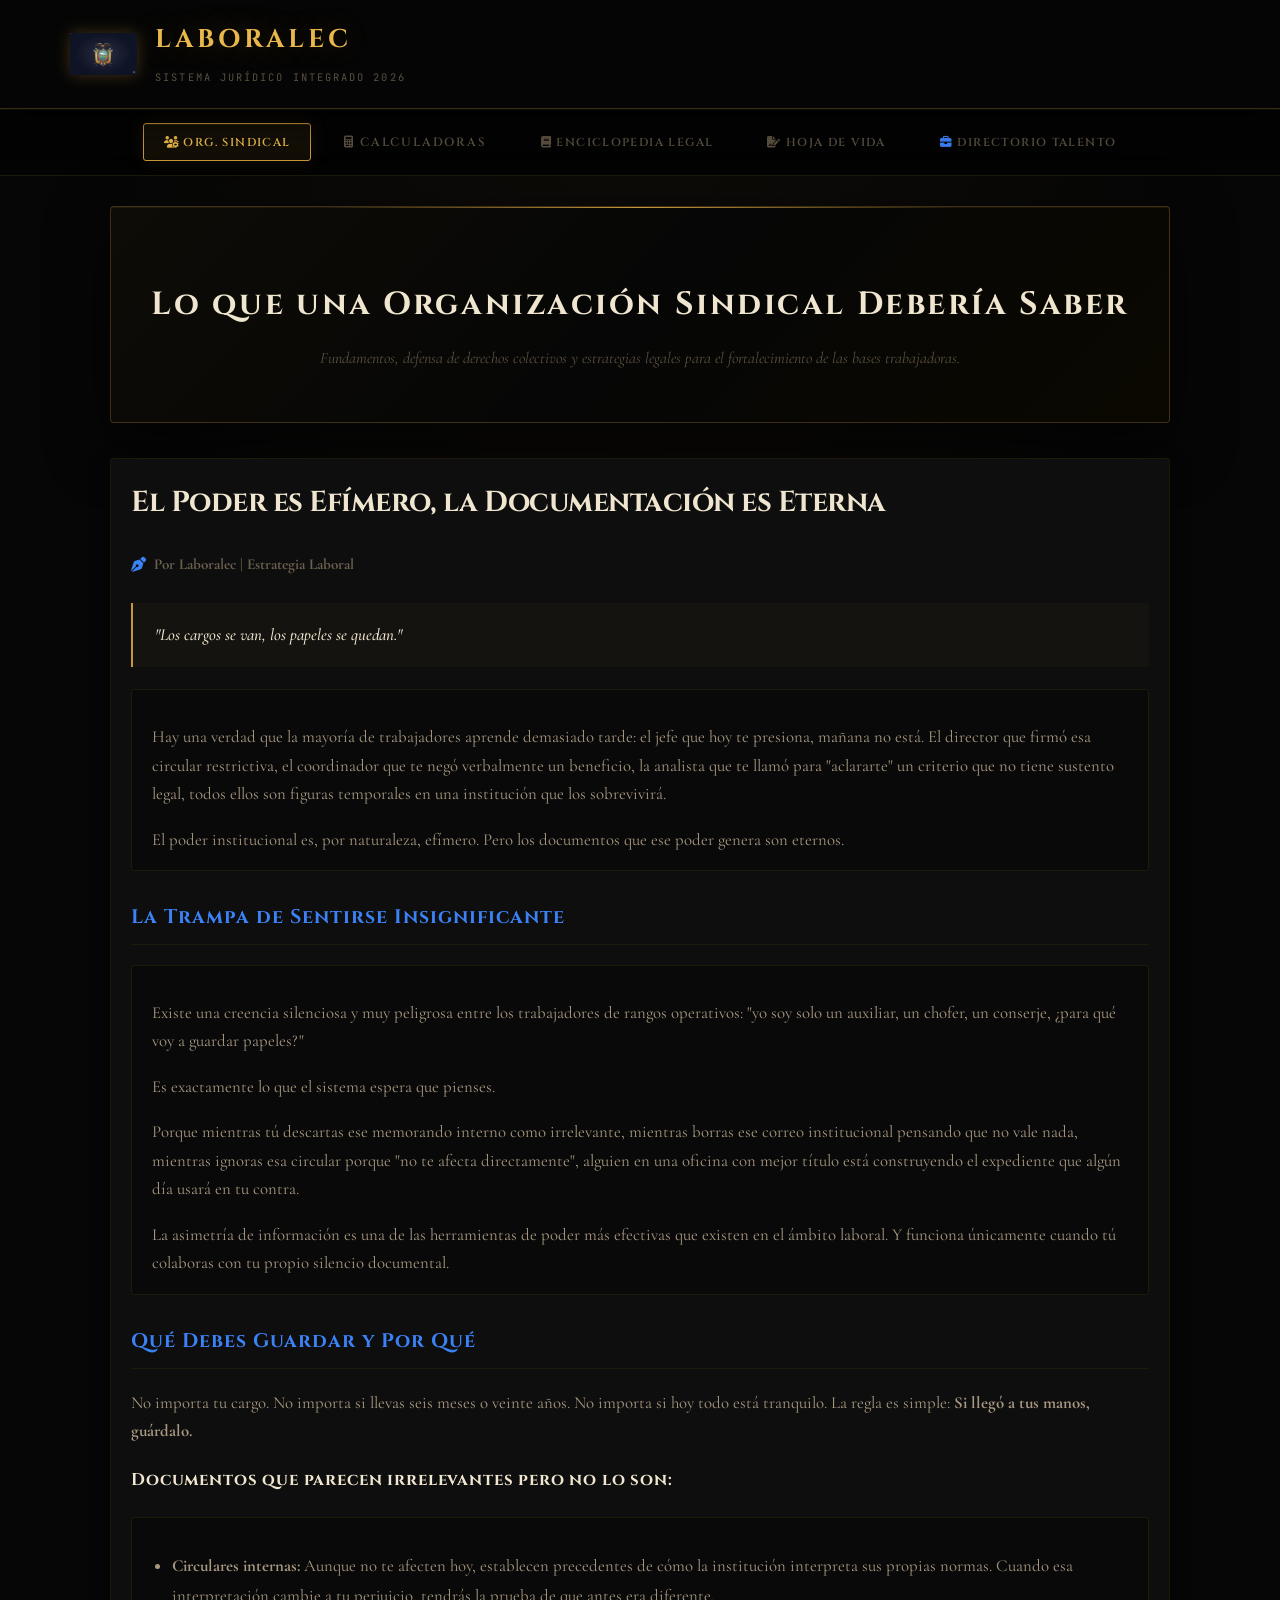
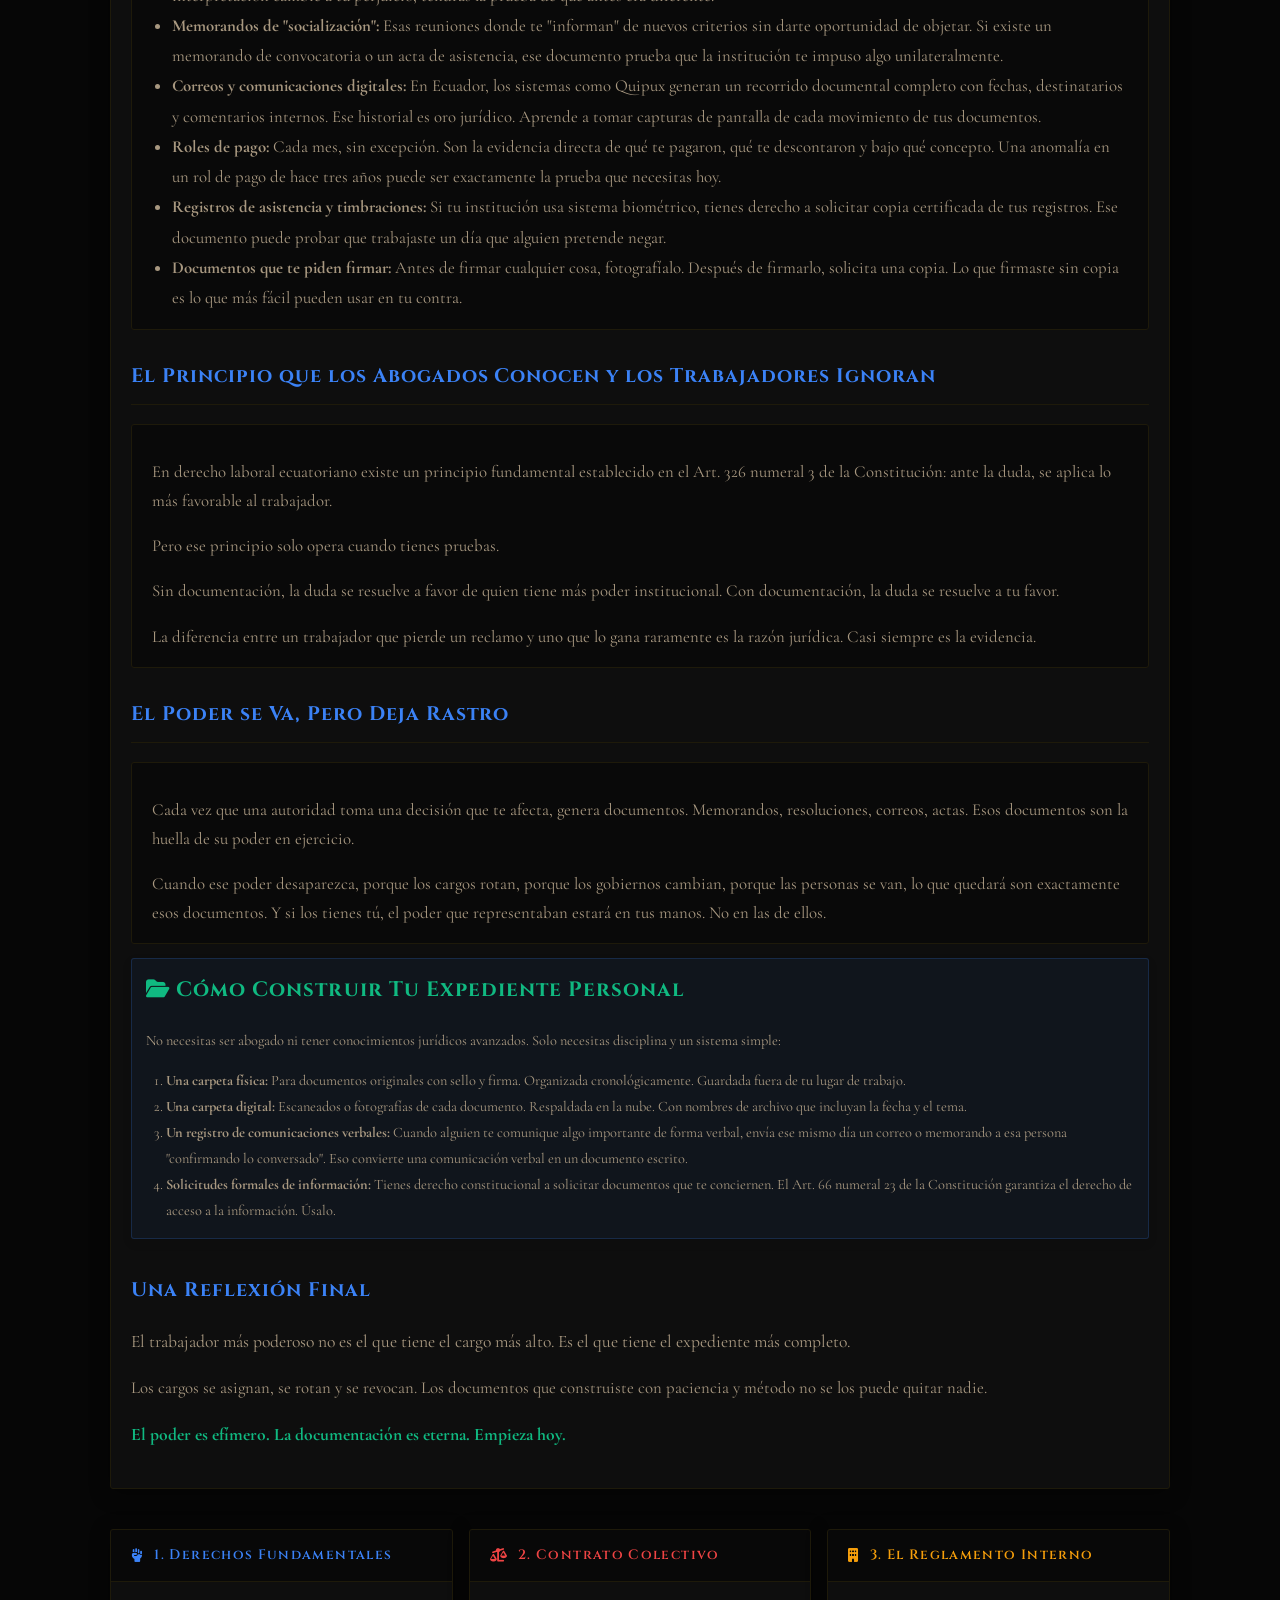
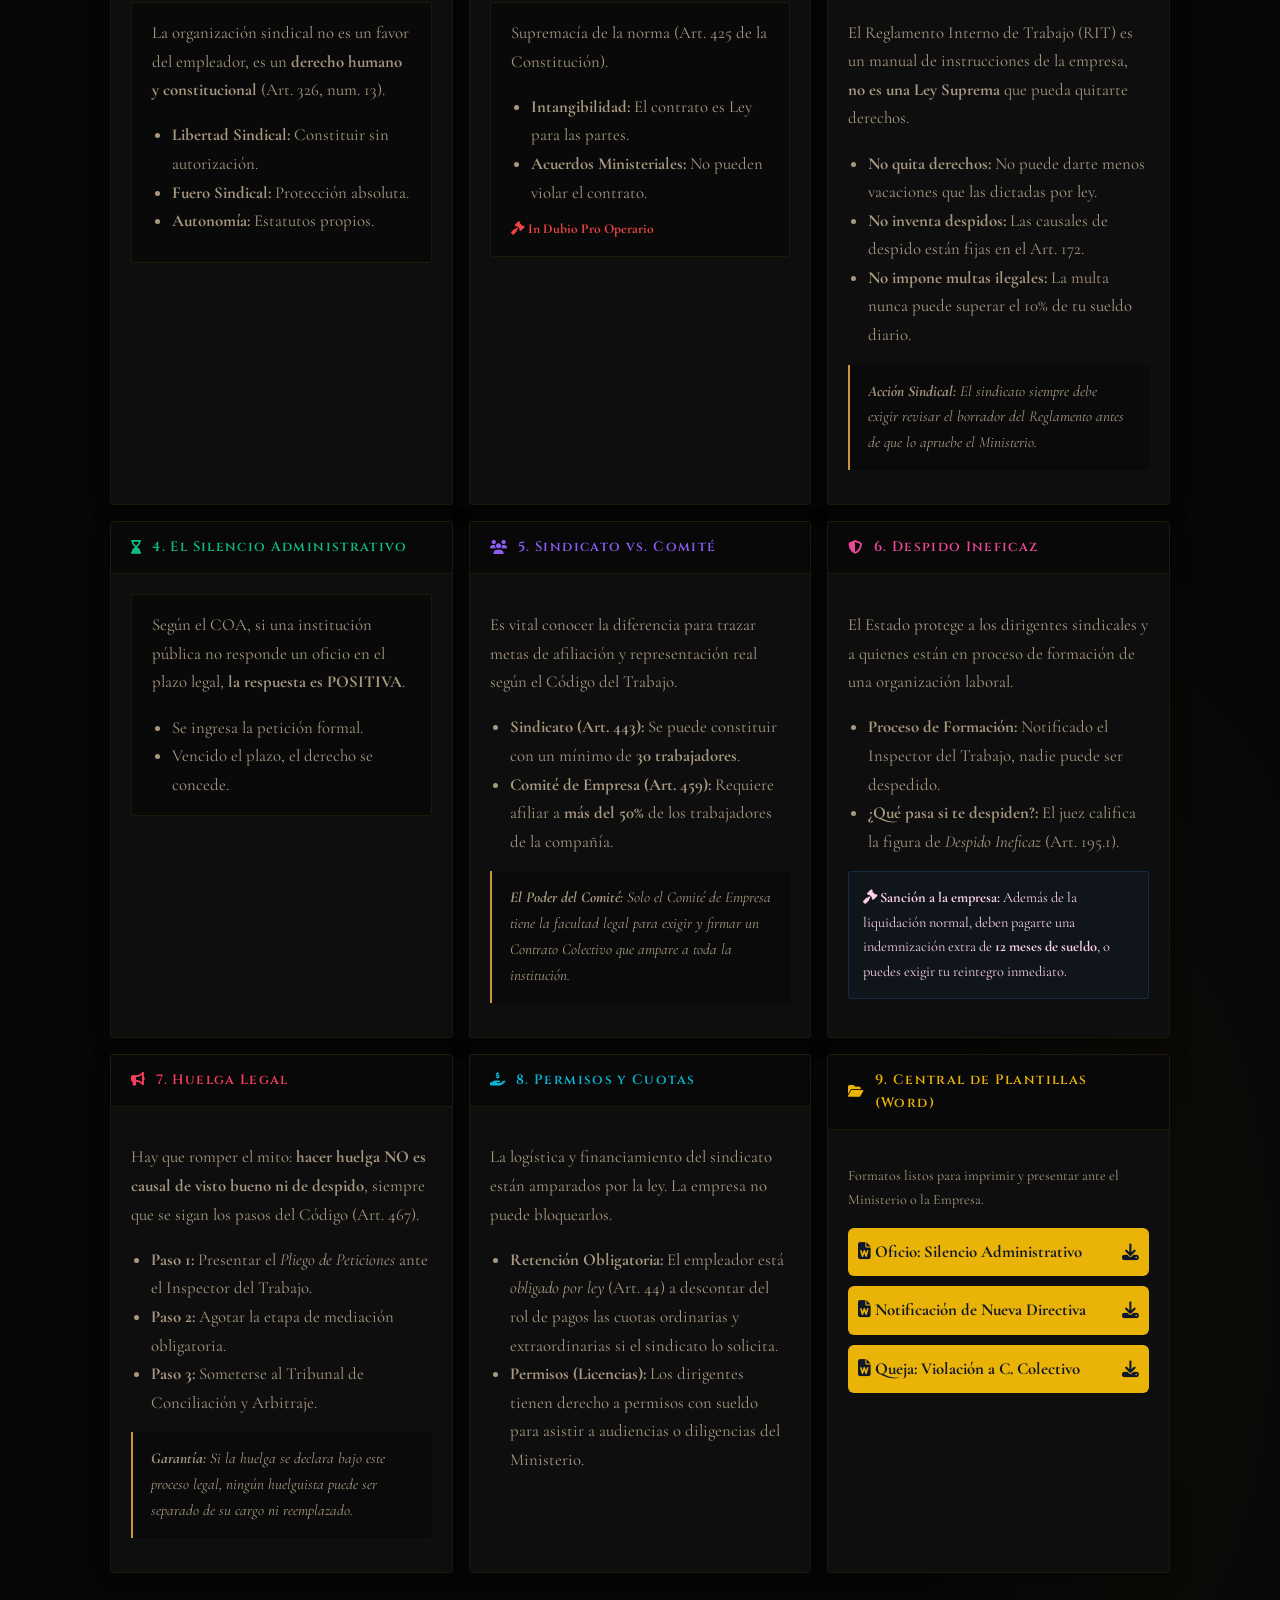
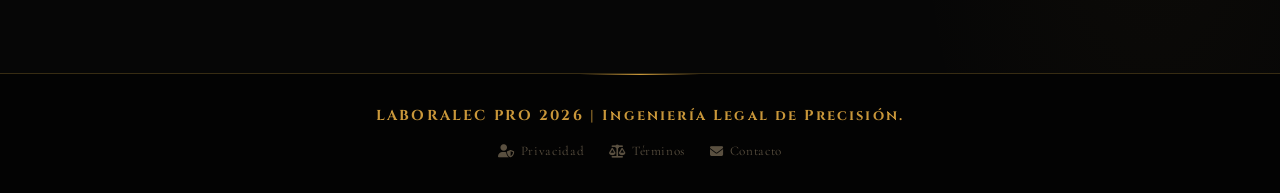
==== commit 8d7f274a: "Update index.html" ====
--- a/index.html
+++ b/index.html
@@ -12,119 +12,524 @@
     <script async src="https://pagead2.googlesyndication.com/pagead/js/adsbygoogle.js?client=ca-pub-4278440613074024" crossorigin="anonymous"></script>
 
     <link href="https://cdnjs.cloudflare.com/ajax/libs/font-awesome/6.4.0/css/all.min.css" rel="stylesheet">
-    <link href="https://fonts.googleapis.com/css2?family=Inter:wght@300;400;500;700;900&family=Roboto+Mono:wght@500&display=swap" rel="stylesheet">
+    <!-- Fonts cargadas via @import en CSS -->
 
     <script src="https://cdnjs.cloudflare.com/ajax/libs/pdf.js/2.16.105/pdf.min.js"></script>
 
     <style>
-        /* --- ESTILOS GENERALES Y MODO OSCURO --- */
-        :root { 
-            --bg-main: #080808;          
-            --card-bg: #111111;          
-            --card-border: #2a2000;      
-            --text-main: #cbd5e1;        
-            --text-heading: #f8fafc;     
-            --cv-accent: #3b82f6;        
-            --btn-action: #10b981;       
-            --cv-gray: #94a3b8; 
-            --gold: #d4a843;
-            --gold-edge: rgba(212,168,67,0.30);
+        @import url('https://fonts.googleapis.com/css2?family=Cinzel:wght@400;600;700;900&family=Cormorant+Garamond:ital,wght@0,300;0,400;0,600;1,300;1,400&family=JetBrains+Mono:wght@400;500&display=swap');
+
+        :root {
+            --bg-main: #060606;
+            --bg-deep: #030303;
+            --card-bg: #0e0e0e;
+            --card-bg2: #141414;
+            --card-border: #1e1a0a;
+            --card-border-gold: rgba(212,168,67,0.25);
+            --text-main: #a89880;
+            --text-heading: #f0e6d0;
+            --text-muted: #5a5040;
+            --cv-accent: #3b82f6;
+            --btn-action: #10b981;
+            --cv-gray: #6b6050;
+            --gold: #c9973a;
+            --gold-bright: #e8b84b;
+            --gold-edge: rgba(201,151,58,0.20);
+            --gold-glow: rgba(201,151,58,0.08);
             --gold-lt: #f0c96a;
             --purple: #8b5cf6;
-        }
-        
-        body { background-color: var(--bg-main); color: var(--text-main); font-family: 'Inter', sans-serif; line-height: 1.6; margin: 0; padding: 0;}
-        h1, h2, h3, h4, h5, h6 { color: var(--text-heading); }
-
-        .legal-universe { max-width: 1100px; margin: 0 auto; padding: 20px; }
-        .hero-legal { background: linear-gradient(135deg, #1e293b 0%, #020617 100%); color: white; padding: 40px; border-radius: 16px; margin-bottom: 30px; text-align: center; border: 1px solid var(--card-border); box-shadow: 0 10px 30px rgba(0,0,0,0.4); }
-        
-        /* DISEÑO ENCUADRADO PROFESIONAL */
+            --font-display: 'Cinzel', serif;
+            --font-body: 'Cormorant Garamond', serif;
+            --font-mono: 'JetBrains Mono', monospace;
+        }
+
+        *, *::before, *::after { box-sizing: border-box; }
+
+        body {
+            background-color: var(--bg-main);
+            background-image:
+                radial-gradient(ellipse 80% 50% at 50% -10%, rgba(201,151,58,0.06) 0%, transparent 60%),
+                radial-gradient(ellipse 40% 30% at 90% 90%, rgba(201,151,58,0.04) 0%, transparent 50%);
+            color: var(--text-main);
+            font-family: var(--font-body);
+            font-size: 1.05rem;
+            line-height: 1.7;
+            margin: 0;
+            padding: 0;
+        }
+
+        h1, h2, h3, h4, h5, h6 {
+            font-family: var(--font-display);
+            color: var(--text-heading);
+            letter-spacing: 0.05em;
+        }
+
+        /* ---- HEADER ---- */
+        header {
+            position: sticky;
+            top: 0;
+            z-index: 100;
+            background: rgba(6,6,6,0.95);
+            backdrop-filter: blur(20px);
+            border-bottom: 1px solid var(--card-border-gold);
+            box-shadow: 0 4px 40px rgba(0,0,0,0.8), 0 1px 0 rgba(201,151,58,0.1);
+        }
+
+        .header-container {
+            max-width: 1200px;
+            margin: 0 auto;
+            padding: 18px 30px !important;
+            display: flex !important;
+            align-items: center !important;
+            justify-content: space-between !important;
+            background: transparent !important;
+            border-bottom: none !important;
+            box-shadow: none !important;
+        }
+
+        .brand-wrapper {
+            gap: 18px !important;
+        }
+
+        .escudo-img {
+            height: 42px !important;
+            filter: drop-shadow(0 0 8px rgba(201,151,58,0.3));
+        }
+
+        .brand-text h1 {
+            font-family: var(--font-display) !important;
+            font-size: 1.6rem !important;
+            font-weight: 700 !important;
+            letter-spacing: 0.15em !important;
+            color: var(--gold-bright) !important;
+            margin: 0 !important;
+            text-shadow: 0 0 30px rgba(201,151,58,0.3);
+        }
+
+        .brand-text span {
+            font-family: var(--font-mono) !important;
+            font-size: 0.65rem !important;
+            color: var(--text-muted) !important;
+            letter-spacing: 0.2em !important;
+            font-weight: 400 !important;
+        }
+
+        /* ---- NAV ---- */
+        nav.nav-wrapper {
+            background: var(--bg-deep) !important;
+            border-bottom: 1px solid var(--card-border) !important;
+            padding: 14px 0 !important;
+        }
+
+        .tab-btn {
+            font-family: var(--font-display) !important;
+            font-size: 0.72rem !important;
+            letter-spacing: 0.12em !important;
+            font-weight: 600 !important;
+            background: transparent !important;
+            color: var(--text-muted) !important;
+            padding: 10px 20px !important;
+            border: 1px solid transparent !important;
+            border-radius: 3px !important;
+            cursor: pointer !important;
+            transition: all 0.3s ease !important;
+            text-transform: uppercase !important;
+        }
+
+        .tab-btn:hover {
+            color: var(--gold) !important;
+            border-color: var(--card-border-gold) !important;
+            background: var(--gold-glow) !important;
+        }
+
+        .tab-btn.active {
+            background: var(--gold-glow) !important;
+            color: var(--gold-bright) !important;
+            border-color: var(--gold) !important;
+            box-shadow: 0 0 20px rgba(201,151,58,0.1), inset 0 1px 0 rgba(201,151,58,0.15) !important;
+        }
+
+        /* ---- LAYOUT ---- */
+        .legal-universe {
+            max-width: 1100px;
+            margin: 0 auto;
+            padding: 30px 20px;
+        }
+
+        /* ---- HERO ---- */
+        .hero-legal {
+            background: linear-gradient(135deg, #0e0c06 0%, #060606 50%, #0a0800 100%) !important;
+            border: 1px solid var(--card-border-gold) !important;
+            border-radius: 4px !important;
+            padding: 50px 40px !important;
+            margin-bottom: 35px !important;
+            text-align: center !important;
+            position: relative;
+            overflow: hidden;
+            box-shadow: 0 20px 60px rgba(0,0,0,0.6), inset 0 1px 0 rgba(201,151,58,0.1) !important;
+        }
+
+        .hero-legal::before {
+            content: '';
+            position: absolute;
+            top: 0; left: 50%;
+            transform: translateX(-50%);
+            width: 60%;
+            height: 1px;
+            background: linear-gradient(90deg, transparent, var(--gold), transparent);
+        }
+
+        .hero-legal h1 {
+            font-size: 2rem !important;
+            font-weight: 700 !important;
+            letter-spacing: 0.08em !important;
+            color: var(--text-heading) !important;
+            margin-bottom: 12px !important;
+        }
+
+        .hero-legal p {
+            color: var(--text-muted) !important;
+            font-size: 1rem !important;
+            font-style: italic !important;
+        }
+
+        /* ---- CARDS ---- */
+        .grid-calculadoras {
+            display: grid;
+            grid-template-columns: repeat(auto-fit, minmax(320px, 1fr));
+            gap: 16px;
+            padding: 10px 0;
+        }
+
+        .card {
+            background: var(--card-bg) !important;
+            border: 1px solid var(--card-border) !important;
+            border-radius: 3px !important;
+            overflow: hidden !important;
+            transition: all 0.4s ease !important;
+            box-shadow: 0 4px 20px rgba(0,0,0,0.4) !important;
+            position: relative;
+        }
+
+        .card::before {
+            content: '';
+            position: absolute;
+            top: 0; left: 0; right: 0;
+            height: 1px;
+            background: linear-gradient(90deg, transparent, rgba(201,151,58,0.3), transparent);
+            opacity: 0;
+            transition: opacity 0.4s;
+        }
+
+        .card:hover {
+            border-color: var(--card-border-gold) !important;
+            transform: translateY(-3px) !important;
+            box-shadow: 0 12px 40px rgba(0,0,0,0.5), 0 0 0 1px rgba(201,151,58,0.1) !important;
+        }
+
+        .card:hover::before { opacity: 1; }
+
+        .card-header {
+            background: rgba(0,0,0,0.4) !important;
+            padding: 14px 20px !important;
+            border-bottom: 1px solid var(--card-border) !important;
+        }
+
+        .card-header h3 {
+            font-family: var(--font-display) !important;
+            font-size: 0.85rem !important;
+            letter-spacing: 0.1em !important;
+            font-weight: 600 !important;
+            margin: 0 !important;
+            display: flex !important;
+            align-items: center !important;
+            gap: 10px !important;
+        }
+
+        .card-body {
+            padding: 20px !important;
+            color: var(--text-main) !important;
+        }
+
+        /* ---- FORMULARIOS ---- */
+        .form-group { margin-bottom: 14px; }
+
+        .form-group label {
+            display: block;
+            font-family: var(--font-mono);
+            font-size: 0.68rem;
+            color: var(--text-muted);
+            margin-bottom: 6px;
+            font-weight: 500;
+            text-transform: uppercase;
+            letter-spacing: 0.12em;
+        }
+
+        input, select, textarea {
+            background-color: rgba(3,3,3,0.8) !important;
+            color: var(--text-heading) !important;
+            border: 1px solid var(--card-border) !important;
+            border-radius: 2px !important;
+            padding: 10px 14px !important;
+            transition: all 0.3s ease !important;
+            box-sizing: border-box !important;
+            width: 100% !important;
+            font-family: var(--font-body) !important;
+            font-size: 1rem !important;
+        }
+
+        input:focus, select:focus, textarea:focus {
+            border-color: var(--gold) !important;
+            outline: none !important;
+            box-shadow: 0 0 0 3px rgba(201,151,58,0.08), inset 0 1px 3px rgba(0,0,0,0.3) !important;
+        }
+
+        /* ---- BOTONES ---- */
+        button[onclick*="calculators"], button[onclick*="calc"], #btnCalcBS,
+        .btn-calc, .btn-action {
+            font-family: var(--font-display) !important;
+            font-size: 0.75rem !important;
+            letter-spacing: 0.15em !important;
+            font-weight: 600 !important;
+            text-transform: uppercase !important;
+            border-radius: 2px !important;
+            transition: all 0.3s ease !important;
+        }
+
+        /* ---- PANELES DE RESULTADO ---- */
+        .result-panel {
+            margin-top: 15px;
+            padding: 16px;
+            border-radius: 3px;
+            background: rgba(201,151,58,0.04);
+            border: 1px solid var(--card-border-gold);
+            display: none;
+            color: var(--text-heading);
+            font-size: 0.95rem;
+            line-height: 1.7;
+            box-shadow: inset 0 2px 8px rgba(0,0,0,0.3);
+        }
+
+        /* ---- ENCICLOPEDIA LEGAL ---- */
+        .legal-grid { display: grid; grid-template-columns: 1fr; gap: 10px; }
+
+        .legal-item {
+            background: var(--card-bg) !important;
+            border: 1px solid var(--card-border) !important;
+            border-radius: 3px !important;
+            overflow: hidden !important;
+            transition: all 0.3s ease !important;
+        }
+
+        .legal-item:hover { border-color: var(--card-border-gold) !important; }
+
+        summary {
+            padding: 18px 22px !important;
+            cursor: pointer !important;
+            list-style: none !important;
+            display: flex !important;
+            align-items: center !important;
+            font-family: var(--font-display) !important;
+            font-size: 0.82rem !important;
+            font-weight: 600 !important;
+            letter-spacing: 0.08em !important;
+            color: var(--text-heading) !important;
+            background: var(--card-bg) !important;
+            transition: background 0.3s !important;
+        }
+
+        summary:hover { background: rgba(201,151,58,0.04) !important; }
+
+        .art-badge {
+            background: transparent !important;
+            color: var(--gold) !important;
+            border: 1px solid var(--card-border-gold) !important;
+            padding: 3px 10px !important;
+            border-radius: 2px !important;
+            font-family: var(--font-mono) !important;
+            font-size: 0.65rem !important;
+            margin-right: 15px !important;
+            min-width: 75px !important;
+            text-align: center !important;
+            letter-spacing: 0.05em !important;
+        }
+
+        .legal-content {
+            padding: 22px 25px !important;
+            border-top: 1px solid var(--card-border) !important;
+            color: var(--text-main) !important;
+            background: rgba(3,3,3,0.4) !important;
+        }
+
+        .law-box {
+            background: rgba(0,0,0,0.3) !important;
+            padding: 14px 18px !important;
+            border-left: 2px solid var(--gold) !important;
+            border-radius: 0 2px 2px 0 !important;
+            font-style: italic !important;
+            margin: 14px 0 !important;
+            font-size: 0.95rem !important;
+            color: var(--text-main) !important;
+        }
+
+        .tech-note {
+            background: rgba(59,130,246,0.06) !important;
+            padding: 14px !important;
+            border-radius: 3px !important;
+            border: 1px solid rgba(59,130,246,0.2) !important;
+            margin: 14px 0 !important;
+            font-size: 0.9rem !important;
+        }
+
+        .tech-table {
+            width: 100% !important;
+            border-collapse: collapse !important;
+            margin: 14px 0 !important;
+            font-size: 0.88rem !important;
+            font-family: var(--font-body) !important;
+        }
+
+        .tech-table th, .tech-table td {
+            border: 1px solid var(--card-border) !important;
+            padding: 10px 14px !important;
+            text-align: left !important;
+        }
+
+        .tech-table th {
+            background: rgba(0,0,0,0.5) !important;
+            color: var(--gold) !important;
+            font-family: var(--font-display) !important;
+            font-size: 0.72rem !important;
+            letter-spacing: 0.08em !important;
+            font-weight: 600 !important;
+        }
+
+        /* ---- FRAMED TEXT ---- */
         .framed-text {
-            background: rgba(15, 23, 42, 0.4);
-            border: 1px solid var(--card-border);
-            border-radius: 8px;
-            padding: 15px 20px;
-            margin-bottom: 15px;
-            box-shadow: inset 0 2px 4px rgba(0,0,0,0.1);
-        }
+            background: rgba(6,6,6,0.6) !important;
+            border: 1px solid var(--card-border) !important;
+            border-radius: 3px !important;
+            padding: 16px 20px !important;
+            margin-bottom: 14px !important;
+        }
+
         .framed-text p:last-child, .framed-text ul:last-child { margin-bottom: 0; }
 
-        input, select, textarea { 
-            background-color: rgba(15, 23, 42, 0.6) !important; 
-            color: var(--text-heading) !important; 
-            border: 1px solid var(--card-border) !important; 
-            border-radius: 6px !important;
-            padding: 10px 12px !important;
-            transition: all 0.3s ease;
-            box-sizing: border-box;
-            width: 100%;
-        }
-        input:focus, select:focus, textarea:focus { border-color: var(--cv-accent) !important; outline: none; box-shadow: 0 0 0 3px rgba(59, 130, 246, 0.2); }
-
-        /* --- CUADROS (CARDS) --- */
-        .grid-calculadoras { display: grid; grid-template-columns: repeat(auto-fit, minmax(320px, 1fr)); gap: 20px; padding: 20px 0; }
-        .card { background: var(--card-bg); border: 1px solid var(--card-border); border-radius: 12px; overflow: hidden; transition: all 0.3s ease; box-shadow: 0 6px 20px rgba(0,0,0,0.2); }
-        .card:hover { border-color: var(--cv-accent); transform: translateY(-4px); box-shadow: 0 10px 25px rgba(0,0,0,0.3); }
-        .card-header { background: rgba(0,0,0,0.25); padding: 15px 20px; border-bottom: 1px solid var(--card-border); }
-        .card-header h3 { margin: 0; font-size: 1.1rem; display: flex; align-items: center; gap: 10px; }
-        .card-body { padding: 20px; color: var(--text-main); }
-        
-        .form-group { margin-bottom: 15px; }
-        .form-group label { display: block; font-size: 0.85rem; color: var(--cv-gray); margin-bottom: 6px; font-weight: 600; text-transform: uppercase; letter-spacing: 0.5px; }
-
-        /* --- BASE LEGAL --- */
-        .legal-grid { display: grid; grid-template-columns: 1fr; gap: 15px; }
-        .legal-item { background: var(--card-bg); border: 1px solid var(--card-border); border-radius: 12px; overflow: hidden; transition: all 0.3s ease; box-shadow: 0 4px 10px rgba(0,0,0,0.1); }
-        .legal-item:hover { border-color: var(--cv-accent); }
-        summary { padding: 20px; cursor: pointer; list-style: none; display: flex; align-items: center; font-weight: 700; color: var(--text-heading); background: var(--card-bg); }
-        summary:hover { background: rgba(51, 65, 85, 0.5); }
-        .art-badge { background: var(--cv-accent); color: white; padding: 4px 12px; border-radius: 6px; font-size: 0.75rem; margin-right: 15px; font-family: 'Roboto Mono', monospace; min-width: 80px; text-align: center; box-shadow: 0 2px 4px rgba(0,0,0,0.2); }
-        .legal-content { padding: 25px; border-top: 1px solid var(--card-border); color: var(--text-main); background: rgba(15, 23, 42, 0.2); }
-        
-        .law-box { background: rgba(0,0,0,0.3); padding: 15px; border-left: 4px solid var(--cv-accent); border-radius: 0 8px 8px 0; font-style: italic; margin: 15px 0; font-size: 0.95rem; }
-        .tech-note { background: rgba(59,130,246,0.1); padding: 15px; border-radius: 8px; border: 1px solid var(--cv-accent); margin: 15px 0; font-size: 0.9rem; }
-        .tech-table { width: 100%; border-collapse: collapse; margin: 15px 0; font-size: 0.9rem; color: var(--text-main); border-radius: 8px; overflow: hidden; }
-        .tech-table th, .tech-table td { border: 1px solid var(--card-border); padding: 10px; text-align: left; }
-        .tech-table th { background: rgba(0,0,0,0.4); color: var(--text-heading); font-weight: 700; }
-        
-        /* Animaciones para Pestañas */
-        .tab-pane { display: none; animation: fadeIn 0.3s ease; }
+        /* ---- TABS ANIMACION ---- */
+        .tab-pane { display: none; animation: fadeIn 0.4s ease; }
         .tab-pane.active { display: block; }
-        @keyframes fadeIn { from { opacity: 0; transform: translateY(10px); } to { opacity: 1; transform: translateY(0); } }
-
-        /* --- GENERADOR DE CV --- */
+        @keyframes fadeIn { from { opacity: 0; transform: translateY(8px); } to { opacity: 1; transform: translateY(0); } }
+
+        /* ---- CV BUILDER ---- */
         .cv-builder-wrapper { display: grid; grid-template-columns: 1fr 1fr; gap: 40px; margin-top: 20px; align-items: start; }
         @media(max-width: 1024px) { .cv-builder-wrapper { grid-template-columns: 1fr; } }
 
-        .cv-editor { background: var(--card-bg); padding: 25px; border-radius: 12px; border: 1px solid var(--card-border); box-shadow: 0 6px 20px rgba(0,0,0,0.2); }
-        .cv-section-title { font-size: 1.1rem; font-weight: 700; color: var(--text-heading); margin-top: 25px; margin-bottom: 15px; border-bottom: 2px solid var(--card-border); padding-bottom: 10px; display: flex; justify-content: space-between; align-items: center; }
-        .cv-input-group { margin-bottom: 15px; position: relative; }
-        
-        .cv-btn-add { background: var(--btn-action); color: white; border: none; padding: 12px; width: 100%; border-radius: 8px; cursor: pointer; font-weight: 700; transition: all 0.2s; display: flex; align-items: center; justify-content: center; gap: 8px; margin-bottom: 15px; }
-        .cv-btn-add:hover { background: #059669; transform: translateY(-1px); }
-        .cv-btn-print { background: var(--cv-accent); color: white; padding: 18px; width: 100%; border: none; border-radius: 10px; font-size: 1.1rem; font-weight: 800; cursor: pointer; margin-top: 30px; display: flex; align-items: center; justify-content: center; gap: 10px; transition: transform 0.2s; box-shadow: 0 4px 15px rgba(59, 130, 246, 0.4); }
-        .cv-btn-print:hover { background: #1d4ed8; transform: translateY(-2px); box-shadow: 0 6px 20px rgba(59, 130, 246, 0.6); }
-
-        .photo-upload-container { background: rgba(59,130,246,0.1); padding: 20px; border-radius: 8px; border: 2px dashed var(--cv-accent); text-align: center; cursor: pointer; transition: all 0.2s; }
-        .photo-upload-container:hover { background: rgba(59,130,246,0.2); border-color: #60a5fa; }
-
-        /* VISTA PREVIA HOJA A4 */
-        .cv-preview-container { background: #020617; padding: 40px; border-radius: 12px; display: flex; justify-content: center; overflow-x: auto; border: 1px solid var(--card-border); }
-        .a4-page { width: 210mm; min-height: 297mm; background: white !important; padding: 40px; box-shadow: 0 20px 40px rgba(0,0,0,0.5); box-sizing: border-box; position: relative; color: #334155 !important; }
-        
+        .cv-editor {
+            background: var(--card-bg) !important;
+            padding: 25px !important;
+            border-radius: 3px !important;
+            border: 1px solid var(--card-border) !important;
+            box-shadow: 0 6px 30px rgba(0,0,0,0.4) !important;
+        }
+
+        .cv-section-title {
+            font-family: var(--font-display) !important;
+            font-size: 0.75rem !important;
+            font-weight: 600 !important;
+            letter-spacing: 0.15em !important;
+            text-transform: uppercase !important;
+            color: var(--gold) !important;
+            margin-top: 25px !important;
+            margin-bottom: 15px !important;
+            border-bottom: 1px solid var(--card-border-gold) !important;
+            padding-bottom: 8px !important;
+            display: flex !important;
+            justify-content: space-between !important;
+            align-items: center !important;
+        }
+
+        .cv-input-group { margin-bottom: 14px; position: relative; }
+
+        .cv-btn-add {
+            background: rgba(16,185,129,0.08) !important;
+            color: var(--btn-action) !important;
+            border: 1px solid rgba(16,185,129,0.3) !important;
+            padding: 10px !important;
+            width: 100% !important;
+            border-radius: 2px !important;
+            cursor: pointer !important;
+            font-family: var(--font-display) !important;
+            font-size: 0.7rem !important;
+            letter-spacing: 0.12em !important;
+            font-weight: 600 !important;
+            transition: all 0.2s !important;
+            display: flex !important;
+            align-items: center !important;
+            justify-content: center !important;
+            gap: 8px !important;
+            margin-bottom: 14px !important;
+        }
+
+        .cv-btn-add:hover { background: rgba(16,185,129,0.15) !important; }
+
+        .cv-btn-print {
+            background: linear-gradient(135deg, #1a1400, #2a1f00) !important;
+            color: var(--gold-bright) !important;
+            border: 1px solid var(--gold) !important;
+            padding: 16px !important;
+            width: 100% !important;
+            border-radius: 2px !important;
+            font-family: var(--font-display) !important;
+            font-size: 0.8rem !important;
+            letter-spacing: 0.15em !important;
+            font-weight: 700 !important;
+            cursor: pointer !important;
+            margin-top: 25px !important;
+            display: flex !important;
+            align-items: center !important;
+            justify-content: center !important;
+            gap: 10px !important;
+            transition: all 0.3s !important;
+            box-shadow: 0 4px 20px rgba(201,151,58,0.15) !important;
+        }
+
+        .cv-btn-print:hover {
+            box-shadow: 0 6px 30px rgba(201,151,58,0.25) !important;
+            transform: translateY(-1px) !important;
+        }
+
+        /* CV PREVIEW */
+        .cv-preview-container {
+            background: #020202 !important;
+            padding: 30px !important;
+            border-radius: 3px !important;
+            display: flex !important;
+            justify-content: center !important;
+            overflow-x: auto !important;
+            border: 1px solid var(--card-border) !important;
+        }
+
+        .a4-page {
+            width: 210mm !important;
+            min-height: 297mm !important;
+            background: white !important;
+            padding: 40px !important;
+            box-shadow: 0 20px 60px rgba(0,0,0,0.8) !important;
+            box-sizing: border-box !important;
+            position: relative !important;
+            color: #334155 !important;
+        }
+
         .cv-header-grid { display: grid; grid-template-columns: 1fr; gap: 20px; align-items: center; border-bottom: 3px solid #2563eb; padding-bottom: 25px; margin-bottom: 25px; }
-        .cv-header-grid.with-photo { grid-template-columns: auto 1fr; } 
-        .cv-photo-display { width: 130px; height: 130px; border-radius: 50%; object-fit: cover; border: 4px solid #f1f5f9; display: none; } 
+        .cv-header-grid.with-photo { grid-template-columns: auto 1fr; }
+        .cv-photo-display { width: 130px; height: 130px; border-radius: 50%; object-fit: cover; border: 4px solid #f1f5f9; display: none; }
         .cv-name { font-size: 2.4rem; font-weight: 900; color: #0f172a !important; text-transform: uppercase; letter-spacing: -1px; line-height: 1; margin-bottom: 5px; }
         .cv-role { font-size: 1.2rem; color: #2563eb !important; font-weight: 600; text-transform: uppercase; letter-spacing: 1px; }
         .cv-contact-info { font-size: 0.9rem; margin-top: 10px; display: flex; flex-wrap: wrap; gap: 15px; color: #475569 !important; }
         .cv-contact-item i { color: #2563eb !important; margin-right: 5px; }
-        
         .cv-body { display: grid; grid-template-columns: 2fr 1.1fr; gap: 40px; }
         .cv-section-head { font-size: 1rem; font-weight: 800; color: #0f172a !important; text-transform: uppercase; letter-spacing: 1px; margin-bottom: 15px; border-bottom: 2px solid #e2e8f0; padding-bottom: 5px; display: flex; align-items: center; gap: 10px; }
         .cv-section-head i { color: #2563eb !important; }
-        
         .cv-item { margin-bottom: 20px; position: relative; }
         .cv-item::before { content: ''; position: absolute; left: -15px; top: 6px; width: 6px; height: 6px; background: #cbd5e1; border-radius: 50%; }
         .cv-item-title { font-weight: 800; color: #1e293b !important; font-size: 1.05rem; }
@@ -133,9 +538,9 @@
         .cv-item-desc { font-size: 0.95rem; text-align: justify; line-height: 1.5; color: #334155 !important; }
         .cv-skill-tag { display: inline-block; background: #e0f2fe !important; padding: 5px 10px; border-radius: 6px; font-size: 0.85rem; color: #0369a1 !important; margin: 0 5px 5px 0; font-weight: 600; border: 1px solid #bae6fd !important; }
         .ref-grid { display: grid; grid-template-columns: 1fr 1fr; gap: 15px; }
-        .ref-card { background: #f8fafc !important; padding: 10px; border-radius: 6px; border: 1px solid #e2e8f0 !important; color:#334155 !important;}
-
-        /* --- ESTILOS DE IMPRESIÓN --- */
+        .ref-card { background: #f8fafc !important; padding: 10px; border-radius: 6px; border: 1px solid #e2e8f0 !important; color:#334155 !important; }
+
+        /* ---- IMPRESION ---- */
         @media print {
             body * { visibility: hidden; }
             .cv-preview-container, .a4-page, .a4-page * { visibility: visible; }
@@ -145,65 +550,149 @@
             @page { margin: 0; }
         }
 
-        /* --- ESTILOS: DIRECTORIO DE TALENTO --- */
-        .search-container { background: var(--card-bg); padding: 20px; border-radius: 12px; border: 1px solid var(--card-border); margin-bottom: 30px; display: flex; gap: 15px; flex-wrap: wrap; box-shadow: 0 4px 15px rgba(0,0,0,0.1); }
+        /* ---- DIRECTORIO TALENTO ---- */
+        .search-container {
+            background: var(--card-bg) !important;
+            padding: 20px !important;
+            border-radius: 3px !important;
+            border: 1px solid var(--card-border) !important;
+            margin-bottom: 30px !important;
+            display: flex !important;
+            gap: 15px !important;
+            flex-wrap: wrap !important;
+        }
+
         .search-container input { flex: 1; min-width: 250px; }
-        .search-container select { min-width: 180px; width: auto;}
-        
-        .candidate-card { background: var(--card-bg); border: 1px solid var(--card-border); border-radius: 12px; padding: 25px; transition: all 0.3s ease; position: relative; overflow: hidden; display: flex; flex-direction: column;}
-        .candidate-card:hover { border-color: var(--btn-action); transform: translateY(-3px); box-shadow: 0 8px 25px rgba(16, 185, 129, 0.2); }
-        .candidate-card::before { content: ''; position: absolute; top: 0; left: 0; width: 4px; height: 100%; background: var(--btn-action); }
-        
+        .search-container select { min-width: 180px; width: auto; }
+
+        .candidate-card {
+            background: var(--card-bg) !important;
+            border: 1px solid var(--card-border) !important;
+            border-radius: 3px !important;
+            padding: 25px !important;
+            transition: all 0.3s ease !important;
+            position: relative !important;
+            overflow: hidden !important;
+            display: flex !important;
+            flex-direction: column !important;
+        }
+
+        .candidate-card:hover { border-color: rgba(16,185,129,0.3) !important; transform: translateY(-3px) !important; box-shadow: 0 8px 30px rgba(16,185,129,0.08) !important; }
+        .candidate-card::before { content: ''; position: absolute; top: 0; left: 0; width: 2px; height: 100%; background: var(--btn-action); }
         .candidate-header { display: flex; align-items: center; gap: 15px; margin-bottom: 15px; }
-        .candidate-avatar { width: 60px; height: 60px; border-radius: 50%; background: rgba(59, 130, 246, 0.2); color: var(--cv-accent); display: flex; align-items: center; justify-content: center; font-size: 1.5rem; border: 2px solid var(--card-border); flex-shrink: 0; overflow: hidden;}
-        .candidate-info h3 { margin: 0 0 5px 0; font-size: 1.2rem; }
-        .candidate-info p { margin: 0; color: var(--cv-gray); font-size: 0.9rem; font-weight: 500; }
-        
-        .candidate-desc { font-size: 0.95rem; color: var(--text-main); margin-bottom: 20px; line-height: 1.5; display: -webkit-box; -webkit-line-clamp: 4; -webkit-box-orient: vertical; overflow: hidden; flex-grow: 1;}
-        
-        .btn-hire { background: rgba(16, 185, 129, 0.1); color: var(--btn-action); border: 1px solid var(--btn-action); padding: 10px 15px; width: 100%; border-radius: 8px; font-weight: 700; cursor: pointer; transition: all 0.2s; display: flex; justify-content: center; gap: 8px; align-items: center; text-decoration: none;}
-        .btn-hire:hover { background: var(--btn-action); color: white; }
-
-        .post-profile-btn { background: var(--cv-accent); color: white; padding: 15px 30px; border: none; border-radius: 8px; font-weight: bold; font-size: 1.1rem; cursor: pointer; transition: all 0.2s; box-shadow: 0 4px 15px rgba(59, 130, 246, 0.4); }
-        .post-profile-btn:hover { background: #1d4ed8; transform: translateY(-2px); box-shadow: 0 6px 20px rgba(59, 130, 246, 0.6); }
-
-        /* --- MODAL (VENTANA EMERGENTE) --- */
-        .modal-overlay { position: fixed; top: 0; left: 0; width: 100%; height: 100%; background: rgba(0,0,0,0.8); z-index: 1000; display: none; justify-content: center; align-items: center; backdrop-filter: blur(5px); animation: fadeIn 0.3s ease; }
-        .modal-container { background: var(--card-bg); border: 1px solid var(--cv-accent); border-radius: 12px; width: 90%; max-width: 600px; max-height: 90vh; overflow-y: auto; box-shadow: 0 15px 40px rgba(0,0,0,0.5); position: relative; animation: slideUp 0.4s ease; }
-        .modal-header { padding: 20px 25px; border-bottom: 1px solid var(--card-border); display: flex; justify-content: space-between; align-items: center; background: rgba(0,0,0,0.2); }
-        .modal-header h3 { margin: 0; color: var(--text-heading); font-size: 1.3rem; }
-        .close-btn { background: transparent; border: none; color: var(--cv-gray); font-size: 1.5rem; cursor: pointer; transition: color 0.2s; }
+        .candidate-avatar { width: 55px; height: 55px; border-radius: 50%; background: rgba(59,130,246,0.1); color: var(--cv-accent); display: flex; align-items: center; justify-content: center; font-size: 1.3rem; border: 1px solid var(--card-border); flex-shrink: 0; overflow: hidden; }
+        .candidate-info h3 { margin: 0 0 4px 0; font-family: var(--font-display); font-size: 1rem; letter-spacing: 0.05em; }
+        .candidate-info p { margin: 0; color: var(--cv-gray); font-size: 0.85rem; }
+        .candidate-desc { font-size: 0.92rem; color: var(--text-main); margin-bottom: 18px; line-height: 1.6; display: -webkit-box; -webkit-line-clamp: 4; -webkit-box-orient: vertical; overflow: hidden; flex-grow: 1; }
+
+        .btn-hire {
+            background: rgba(16,185,129,0.05) !important;
+            color: var(--btn-action) !important;
+            border: 1px solid rgba(16,185,129,0.25) !important;
+            padding: 9px 15px !important;
+            width: 100% !important;
+            border-radius: 2px !important;
+            font-family: var(--font-display) !important;
+            font-size: 0.7rem !important;
+            letter-spacing: 0.1em !important;
+            font-weight: 600 !important;
+            cursor: pointer !important;
+            transition: all 0.2s !important;
+            display: flex !important;
+            justify-content: center !important;
+            gap: 8px !important;
+            align-items: center !important;
+            text-decoration: none !important;
+        }
+
+        .btn-hire:hover { background: var(--btn-action) !important; color: white !important; }
+
+        .post-profile-btn {
+            background: linear-gradient(135deg, #1a1400, #2a1f00) !important;
+            color: var(--gold-bright) !important;
+            border: 1px solid var(--gold) !important;
+            padding: 14px 30px !important;
+            border-radius: 2px !important;
+            font-family: var(--font-display) !important;
+            font-size: 0.78rem !important;
+            letter-spacing: 0.15em !important;
+            font-weight: 700 !important;
+            cursor: pointer !important;
+            transition: all 0.3s !important;
+            box-shadow: 0 4px 20px rgba(201,151,58,0.15) !important;
+        }
+
+        .post-profile-btn:hover { box-shadow: 0 6px 30px rgba(201,151,58,0.25) !important; transform: translateY(-1px) !important; }
+
+        /* ---- MODAL ---- */
+        .modal-overlay { position: fixed; top: 0; left: 0; width: 100%; height: 100%; background: rgba(0,0,0,0.92); z-index: 1000; display: none; justify-content: center; align-items: center; backdrop-filter: blur(8px); animation: fadeIn 0.3s ease; }
+        .modal-container { background: var(--card-bg); border: 1px solid var(--card-border-gold); border-radius: 3px; width: 90%; max-width: 600px; max-height: 90vh; overflow-y: auto; box-shadow: 0 25px 60px rgba(0,0,0,0.8), 0 0 0 1px rgba(201,151,58,0.05); position: relative; animation: slideUp 0.4s ease; }
+        .modal-header { padding: 20px 25px; border-bottom: 1px solid var(--card-border); display: flex; justify-content: space-between; align-items: center; background: rgba(0,0,0,0.3); }
+        .modal-header h3 { margin: 0; font-family: var(--font-display); font-size: 0.9rem; letter-spacing: 0.1em; color: var(--text-heading); }
+        .close-btn { background: transparent; border: none; color: var(--text-muted); font-size: 1.3rem; cursor: pointer; transition: color 0.2s; }
         .close-btn:hover { color: #ef4444; }
         .modal-body { padding: 25px; }
-        .form-grid { display: grid; grid-template-columns: 1fr 1fr; gap: 15px; margin-bottom: 15px; }
+        .form-grid { display: grid; grid-template-columns: 1fr 1fr; gap: 14px; margin-bottom: 14px; }
         @media(max-width: 600px) { .form-grid { grid-template-columns: 1fr; } }
         @keyframes slideUp { from { transform: translateY(30px); opacity: 0; } to { transform: translateY(0); opacity: 1; } }
 
-        /* --- FOOTER Y NAVEGACIÓN --- */
-        .legal-footer { text-align: center; padding: 20px; color: var(--cv-gray); font-size: 0.85rem; margin-top: 40px; border-top: 1px solid var(--card-border); background: var(--card-bg); }
-        .footer-title { font-weight: 800; margin: 0; opacity: 0.8; font-size: 1rem; color: var(--text-heading); }
-        .footer-links { display: flex; justify-content: center; gap: 20px; flex-wrap: wrap; margin-top: 12px; }
-        .footer-links a { color: var(--cv-gray); text-decoration: none; display: flex; align-items: center; gap: 6px; transition: color 0.2s; font-weight: 500; }
-        .footer-links a:hover { color: var(--cv-accent); }
-        .footer-links a.highlight { color: var(--cv-accent); font-weight: 600; }
-        
-        .tab-btn { background: var(--bg-main); color: var(--cv-gray); padding: 12px 24px; border: 1px solid var(--card-border); border-radius: 8px; cursor: pointer; font-weight: bold; transition: all 0.2s ease; box-shadow: 0 2px 5px rgba(0,0,0,0.1); }
-        .tab-btn:hover { border-color: var(--cv-gray); color: var(--text-heading); }
-        .tab-btn.active { background: var(--cv-accent); color: white; border-color: var(--cv-accent); box-shadow: 0 4px 12px rgba(59, 130, 246, 0.4); }
-
-        .result-panel { margin-top: 15px; padding: 15px; border-radius: 8px; background: rgba(59, 130, 246, 0.1); border: 1px solid var(--cv-accent); display: none; color: var(--text-heading); font-size: 0.95rem; line-height: 1.5; box-shadow: inset 0 2px 5px rgba(0,0,0,0.1); }
-        
-        /* INGENIERO ALASK - CUSTOM CHECKBOXES PARA DIAS LABORADOS */
+        /* ---- FOOTER ---- */
+        .legal-footer {
+            text-align: center;
+            padding: 30px 20px;
+            color: var(--text-muted);
+            font-size: 0.82rem;
+            margin-top: 60px;
+            border-top: 1px solid var(--card-border-gold);
+            background: var(--bg-deep);
+            position: relative;
+        }
+
+        .legal-footer::before {
+            content: '';
+            position: absolute;
+            top: 0; left: 50%;
+            transform: translateX(-50%);
+            width: 120px;
+            height: 1px;
+            background: linear-gradient(90deg, transparent, var(--gold), transparent);
+        }
+
+        .footer-title { font-family: var(--font-display); font-weight: 700; margin: 0 0 12px; font-size: 0.9rem; letter-spacing: 0.15em; color: var(--gold) !important; opacity: 1 !important; }
+        .footer-links { display: flex; justify-content: center; gap: 25px; flex-wrap: wrap; margin-top: 12px; }
+        .footer-links a { color: var(--text-muted); text-decoration: none; display: flex; align-items: center; gap: 6px; transition: color 0.2s; font-size: 0.82rem; letter-spacing: 0.05em; }
+        .footer-links a:hover { color: var(--gold); }
+        .footer-links a.highlight { color: var(--cv-accent); }
+
+        /* ---- CHIPS BIOMETRICO ---- */
         .chip-check { display: none; }
-        .chip-label { border: 1px solid var(--card-border); padding: 6px 12px; border-radius: 6px; font-size: 0.8rem; cursor: pointer; display: flex; align-items: center; gap: 6px; background: rgba(15,23,42,0.6); transition:all 0.2s; user-select: none; }
-        .chip-check:checked + .chip-label { background: rgba(59,130,246,0.15); border-color: var(--cv-accent); color: white; }
-        .chip-label.feriado { border-color: var(--purple); color: var(--purple); }
-        .chip-check:checked + .chip-label.feriado { background: rgba(139,92,246,0.15); color: white; }
-        .chip-label.puente { border-color: var(--gold); color: var(--gold); }
-        .chip-check:checked + .chip-label.puente { background: rgba(212,168,67,0.15); color: white; }
-        .chip-label.finde { border-color: var(--cv-gray); color: var(--cv-gray); }
-        .chip-check:checked + .chip-label.finde { background: rgba(148,163,184,0.15); color: white; }
-    </style>
+        .chip-label { border: 1px solid var(--card-border); padding: 6px 12px; border-radius: 2px; font-family: var(--font-mono); font-size: 0.72rem; cursor: pointer; display: flex; align-items: center; gap: 6px; background: rgba(3,3,3,0.6); transition: all 0.2s; user-select: none; letter-spacing: 0.03em; }
+        .chip-check:checked + .chip-label { background: rgba(59,130,246,0.1); border-color: var(--cv-accent); color: #93c5fd; }
+        .chip-label.feriado { border-color: rgba(139,92,246,0.4); color: var(--purple); }
+        .chip-check:checked + .chip-label.feriado { background: rgba(139,92,246,0.12); color: #c4b5fd; }
+        .chip-label.puente { border-color: var(--card-border-gold); color: var(--gold); }
+        .chip-check:checked + .chip-label.puente { background: rgba(201,151,58,0.1); color: var(--gold-bright); }
+        .chip-label.finde { border-color: rgba(100,80,60,0.4); color: var(--text-muted); }
+        .chip-check:checked + .chip-label.finde { background: rgba(100,80,60,0.15); color: var(--text-main); }
+
+        /* ---- SCROLLBAR ---- */
+        ::-webkit-scrollbar { width: 6px; height: 6px; }
+        ::-webkit-scrollbar-track { background: var(--bg-deep); }
+        ::-webkit-scrollbar-thumb { background: var(--card-border-gold); border-radius: 3px; }
+        ::-webkit-scrollbar-thumb:hover { background: var(--gold); }
+
+        /* ---- BLOCKQUOTE ---- */
+        blockquote {
+            border-left: 2px solid var(--gold) !important;
+            background: rgba(201,151,58,0.04) !important;
+            padding: 18px 22px !important;
+            border-radius: 0 3px 3px 0 !important;
+            font-style: italic !important;
+            font-size: 1.05rem !important;
+            color: var(--text-heading) !important;
+            margin: 0 0 22px 0 !important;
+        }
+</style>
 </head>
 <body>
 
@@ -1165,6 +1654,8 @@
                                 tagTexto = "Incompleta (" + hh + "h" + (mm > 0 ? mm + "m" : "") + ")";
                             } else {
                                 mostrar = false; isChecked = true;
+                                // Dia normal completo: agregar checkbox oculto para conteo automatico
+                                diasHtml += '<input type="checkbox" class="chip-check dia-bs-check" checked style="display:none;" onchange="actualizarTotalDiasBS()">';
                             }
 
                             const dayName = ['Dom','Lun','Mar','Mié','Jue','Vie','Sáb'][dow];
@@ -1372,9 +1863,35 @@
             iess: function() {
                 const sueldo = parseFloat(document.getElementById('iess_sueldo').value) || 0;
                 const tipo = document.getElementById('iess_tipo').value;
-                const tasa = (tipo === 'privado') ? 0.0945 : 0.1145;
-                const aporte = sueldo * tasa;
-                this.showResult('res_iess', `<i class="fas fa-check-circle" style="color:var(--btn-action);"></i> Aporte Personal (${(tasa*100).toFixed(2)}%): <strong>$${aporte.toFixed(2)}</strong>`);
+                if (sueldo <= 0) return;
+
+                const tasaPersonal = (tipo === 'privado') ? 0.0945 : 0.1145;
+                const tasaPatronal = (tipo === 'privado') ? 0.1115 : 0.1215;
+                const aportePersonal = sueldo * tasaPersonal;
+                const aportePatronal = sueldo * tasaPatronal;
+                const totalAporte = aportePersonal + aportePatronal;
+                const fondosReserva = sueldo * 0.0833;
+                const aporteVoluntario = sueldo * 0.1760;
+                const costoEmpleador = sueldo + aportePatronal + fondosReserva;
+                const sep = '<hr style="border:none;border-top:1px solid rgba(201,151,58,0.15);margin:10px 0;">';
+
+                this.showResult('res_iess',
+                    '<div style="font-size:0.7rem;letter-spacing:0.12em;color:#c9973a;margin-bottom:8px;text-transform:uppercase;font-weight:700;">AFILIADO DEPENDIENTE</div>' +
+                    '<div style="display:flex;justify-content:space-between;margin-bottom:5px;font-size:0.92rem;"><span>Aporte personal (' + (tasaPersonal*100).toFixed(2) + '%)</span><strong style="color:#f0e6d0;">-$' + aportePersonal.toFixed(2) + '</strong></div>' +
+                    '<div style="display:flex;justify-content:space-between;margin-bottom:5px;font-size:0.92rem;"><span>Aporte patronal (' + (tasaPatronal*100).toFixed(2) + '%)</span><strong style="color:#10b981;">$' + aportePatronal.toFixed(2) + '</strong></div>' +
+                    '<div style="display:flex;justify-content:space-between;margin-bottom:5px;font-size:0.92rem;"><span>Total al IESS</span><strong style="color:#60a5fa;">$' + totalAporte.toFixed(2) + '</strong></div>' +
+                    sep +
+                    '<div style="font-size:0.7rem;letter-spacing:0.12em;color:#c9973a;margin-bottom:8px;text-transform:uppercase;font-weight:700;">FONDOS DE RESERVA (desde mes 13)</div>' +
+                    '<div style="display:flex;justify-content:space-between;margin-bottom:5px;font-size:0.92rem;"><span>Fondo de reserva (8.33%)</span><strong style="color:#10b981;">$' + fondosReserva.toFixed(2) + '</strong></div>' +
+                    '<div style="font-size:0.78rem;color:#5a5040;font-style:italic;margin-bottom:5px;">Puede acumularse en IESS o pagarse mensual</div>' +
+                    sep +
+                    '<div style="font-size:0.7rem;letter-spacing:0.12em;color:#c9973a;margin-bottom:8px;text-transform:uppercase;font-weight:700;">AFILIADO VOLUNTARIO</div>' +
+                    '<div style="display:flex;justify-content:space-between;margin-bottom:5px;font-size:0.92rem;"><span>Aporte voluntario (17.60%)</span><strong style="color:#a78bfa;">$' + aporteVoluntario.toFixed(2) + '</strong></div>' +
+                    '<div style="font-size:0.78rem;color:#5a5040;font-style:italic;margin-bottom:5px;">Cubre: salud + vejez + invalidez (sin riesgos laborales)</div>' +
+                    sep +
+                    '<div style="font-size:0.7rem;letter-spacing:0.12em;color:#c9973a;margin-bottom:8px;text-transform:uppercase;font-weight:700;">COSTO REAL PARA EL EMPLEADOR</div>' +
+                    '<div style="display:flex;justify-content:space-between;font-size:1rem;"><span style="font-weight:600;">Sueldo + Patronal + F. Reserva</span><strong style="color:#e8b84b;font-size:1.1rem;">$' + costoEmpleador.toFixed(2) + '</strong></div>'
+                );
             },
             liquidacion: function() {
                 const sueldo = parseFloat(document.getElementById('liq_sueldo').value) || 0;
